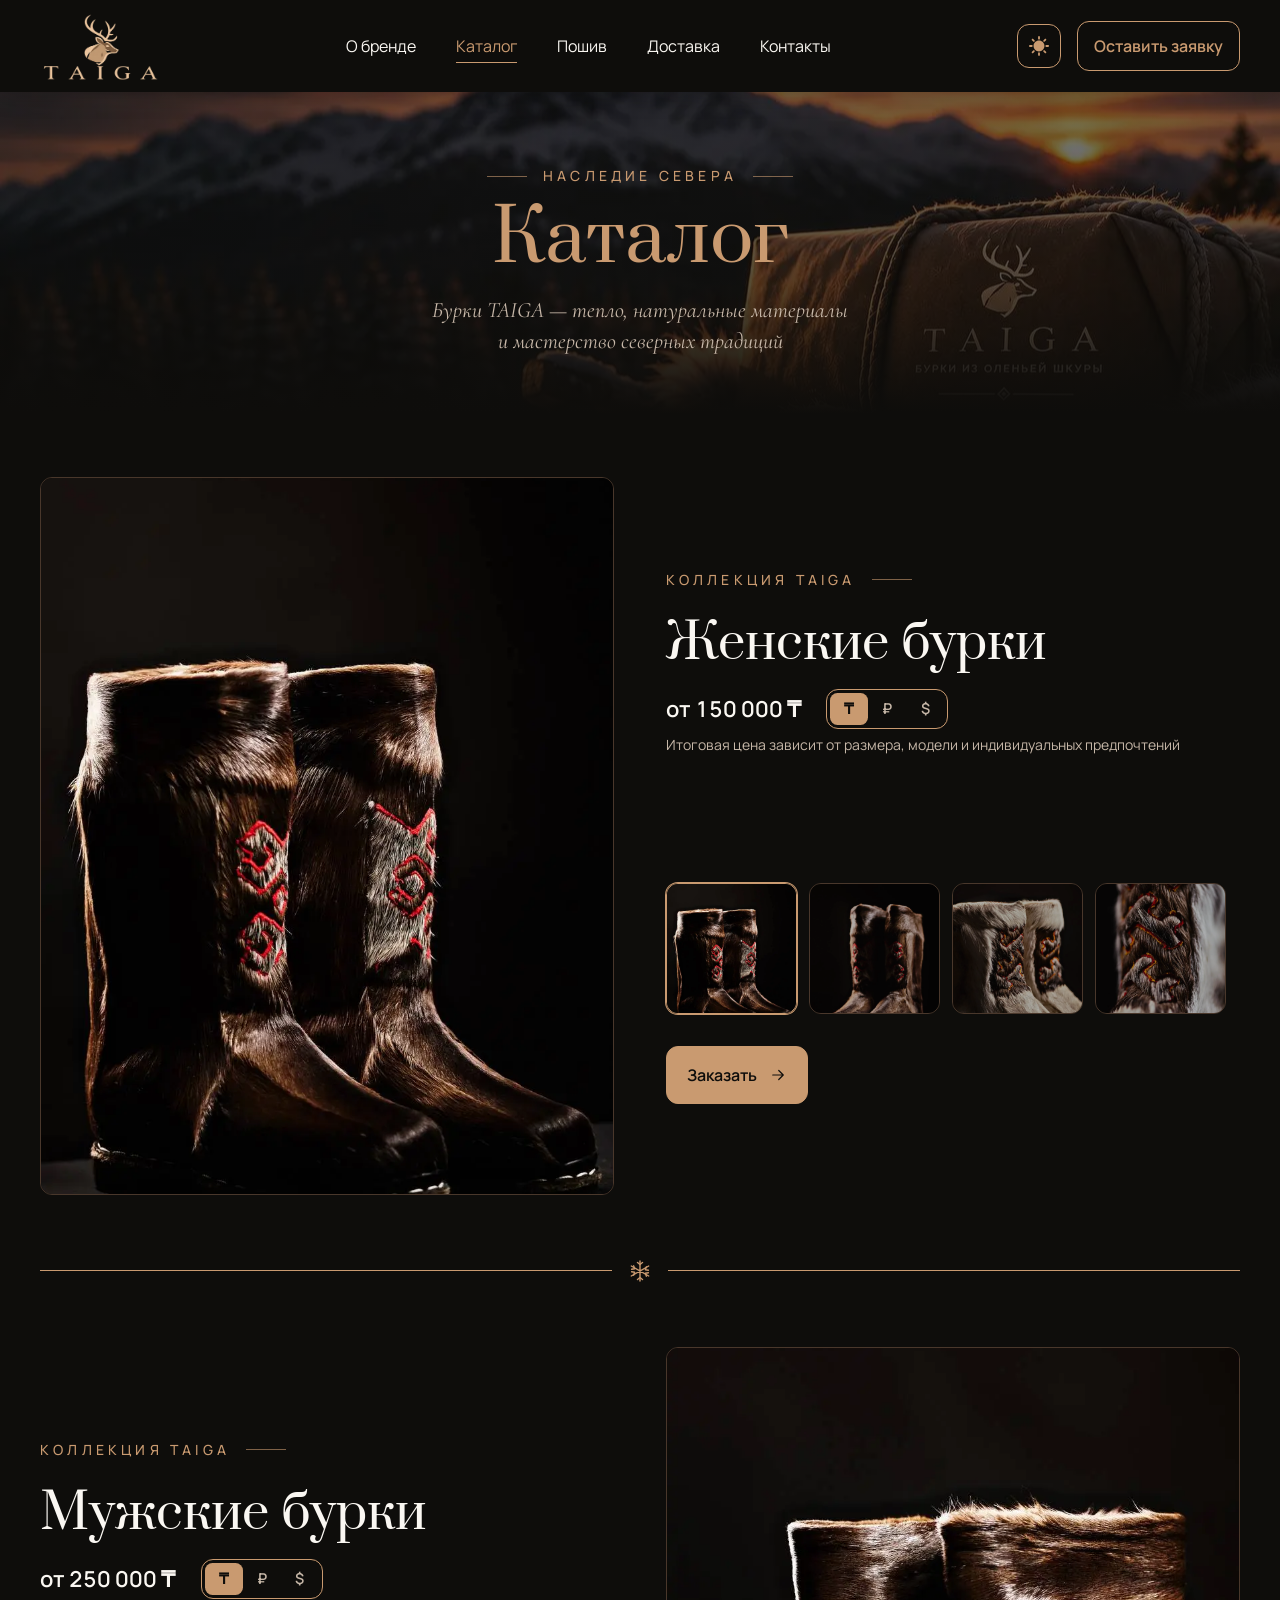
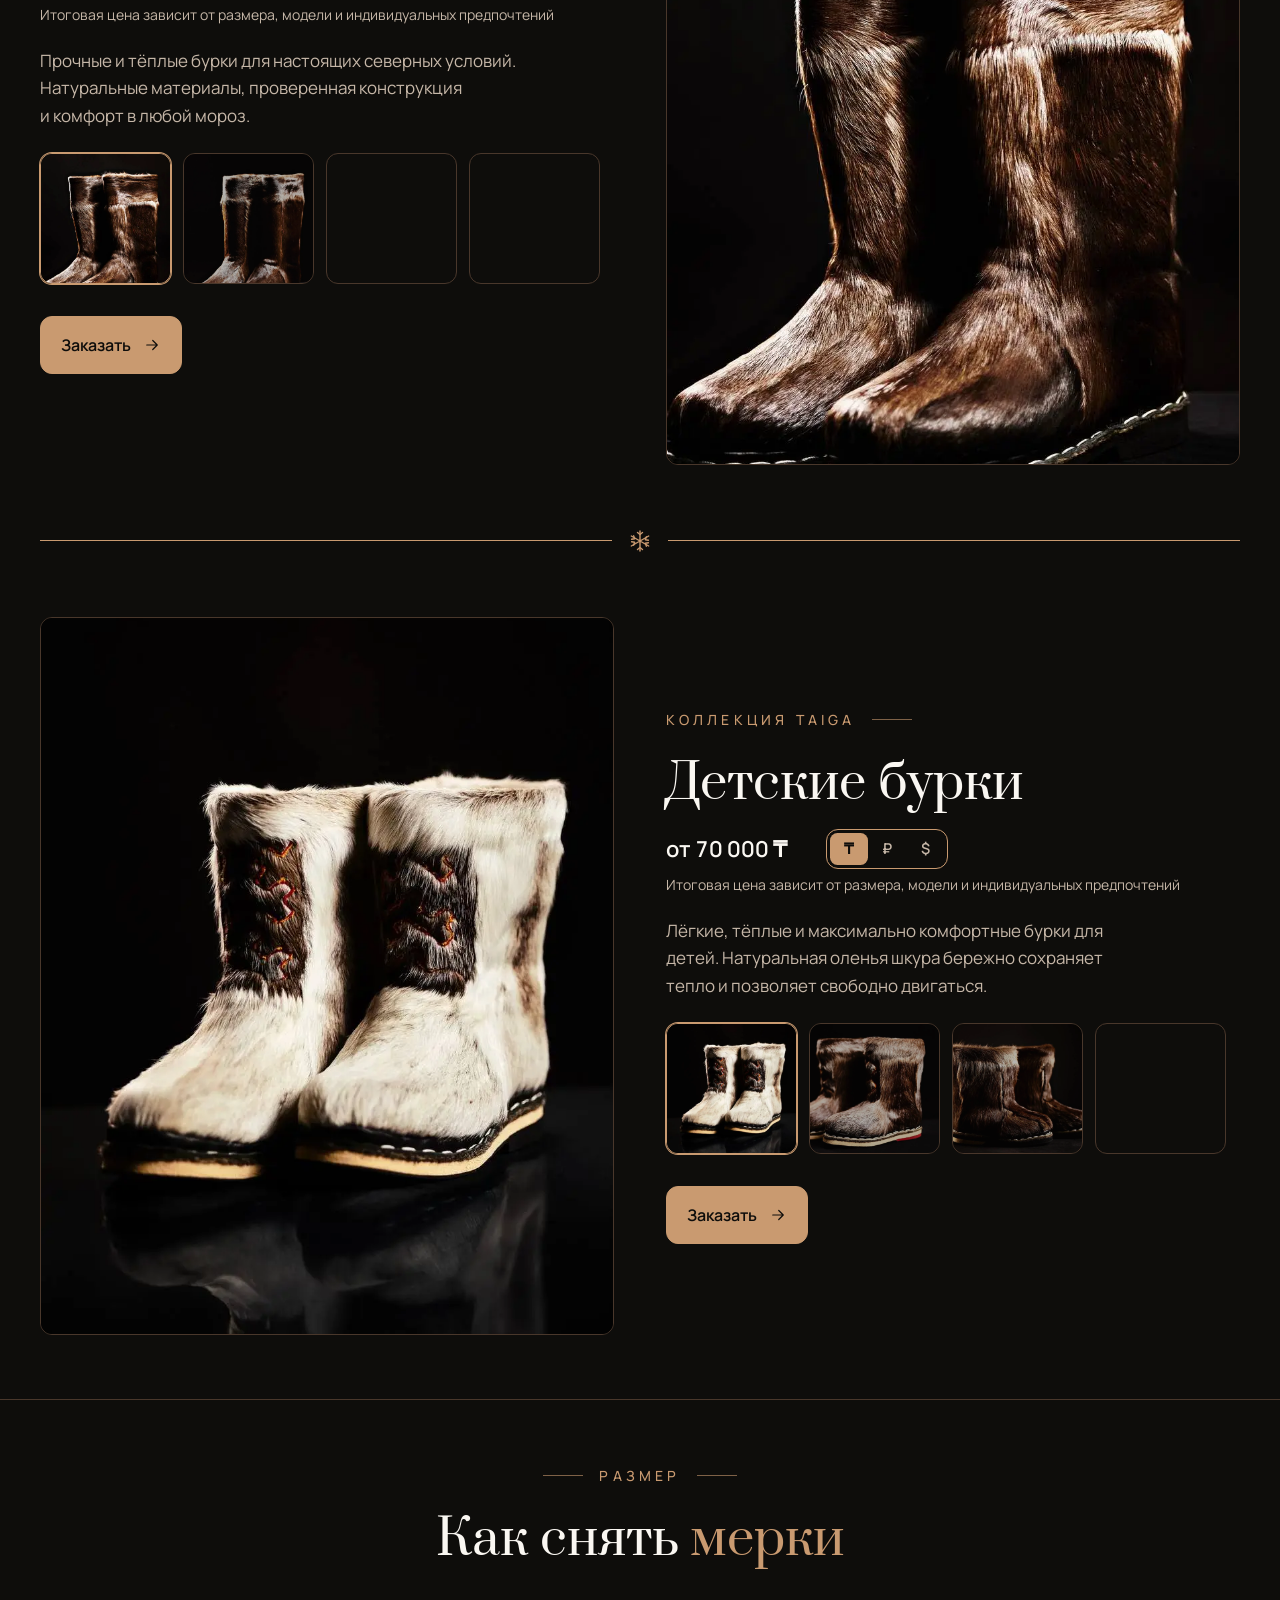
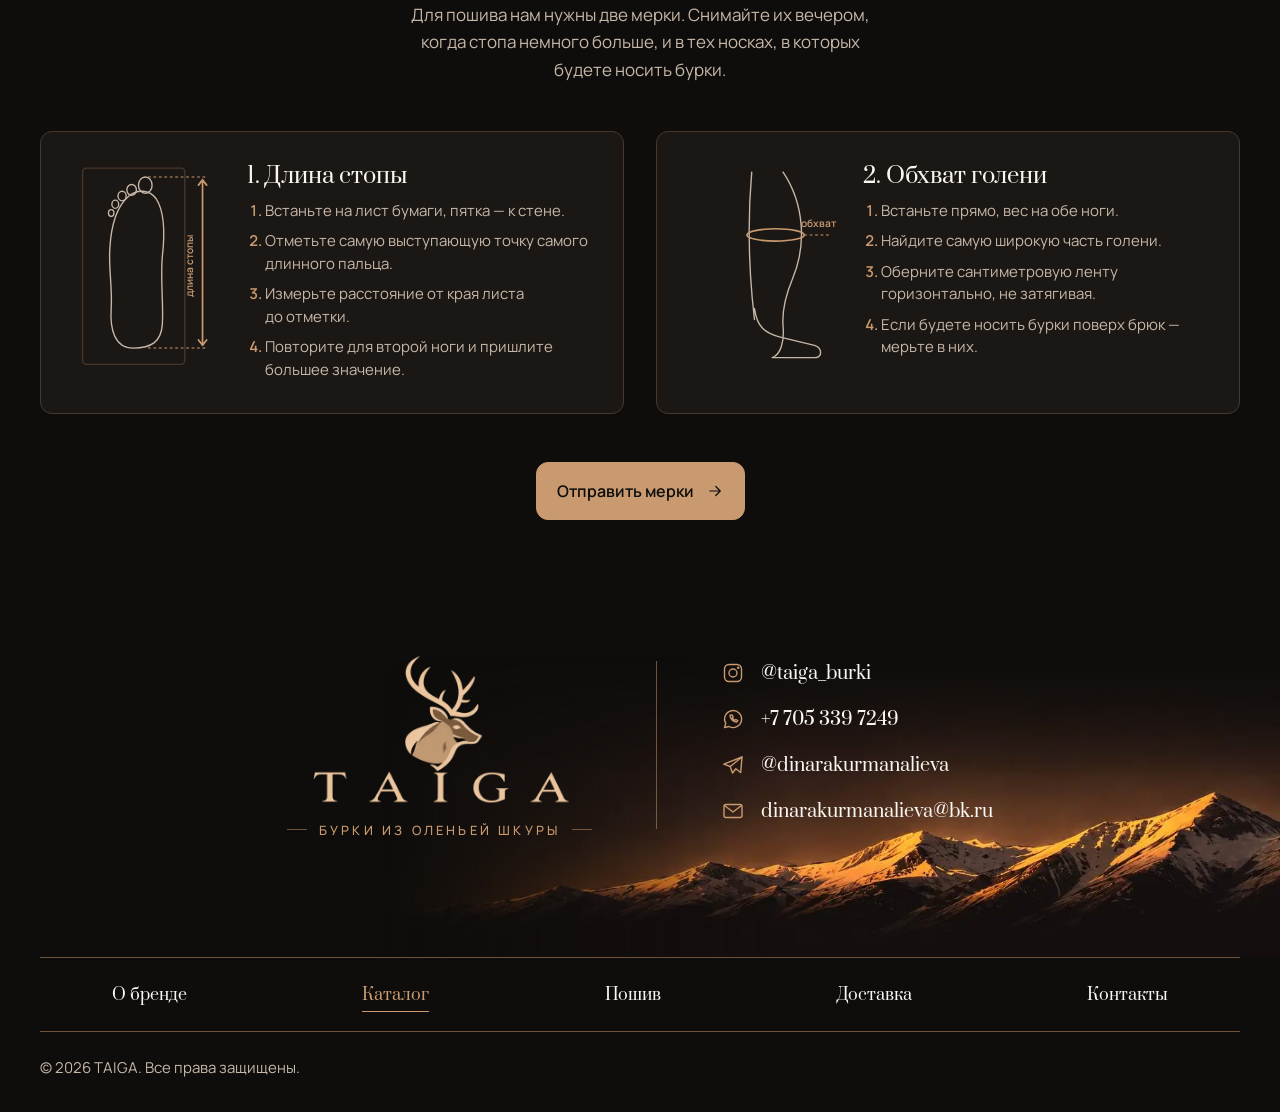
==== catalog.html @ bf99a7ab "Add collection section, catalog gallery, currency switch and form sending - Home: «Коллекция TAIGA» " ====
<!doctype html>
<html lang="ru">
  <head>
    <meta charset="UTF-8" />
    <meta name="viewport" content="width=device-width, initial-scale=1.0" />
    <title>Каталог бурок — женские, мужские и детские | TAIGA</title>
    <meta name="description" content="Женские, мужские и детские бурки TAIGA из оленьей шкуры: фото, цены от 70 000 ₸, инструкция, как снять мерки, и заказ онлайн." />
    <link rel="canonical" href="https://esrudenko.github.io/taiga-site/catalog.html" />
    <meta name="theme-color" content="#0E0D0B" />
    <meta property="og:type" content="website" />
    <meta property="og:locale" content="ru_RU" />
    <meta property="og:site_name" content="TAIGA" />
    <meta property="og:title" content="Каталог бурок — женские, мужские и детские | TAIGA" />
    <meta property="og:description" content="Женские, мужские и детские бурки TAIGA из оленьей шкуры: фото, цены от 70 000 ₸, инструкция, как снять мерки, и заказ онлайн." />
    <meta property="og:url" content="https://esrudenko.github.io/taiga-site/catalog.html" />
    <meta property="og:image" content="https://esrudenko.github.io/taiga-site/img/general/og-image.jpg" />
    <meta property="og:image:width" content="1200" />
    <meta property="og:image:height" content="630" />
    <meta name="twitter:card" content="summary_large_image" />
    <link rel="icon" href="./img/general/favicon.png" />
    <link rel="preconnect" href="https://fonts.googleapis.com" />
    <link rel="preconnect" href="https://fonts.gstatic.com" crossorigin />
    <link
      href="https://fonts.googleapis.com/css2?family=Cormorant+Garamond:ital,wght@0,400;0,600;1,400&family=Manrope:wght@400;500;600;700&family=Prata&display=swap"
      rel="stylesheet"
    />
    <link rel="stylesheet" href="./css/variables.css" />
    <link rel="stylesheet" href="./css/base.css" />
    <link rel="stylesheet" href="./css/header.css" />
    <link rel="stylesheet" href="./css/catalog.css" />
    <link rel="stylesheet" href="./css/lightbox.css" />
    <link rel="stylesheet" href="./css/footer.css" />
    <link rel="stylesheet" href="./css/request.css" />
    <script>
      document.documentElement.classList.add("js");
      if (localStorage.getItem("theme") === "light") {
        document.documentElement.classList.add("light_theme");
      }
    </script>
    <script src="./js/theme.js" defer></script>
    <script src="./js/menu.js" defer></script>
    <script src="./js/reveal.js" defer></script>
    <script src="./js/request-form.js" defer></script>
    <script src="./js/catalog.js" defer></script>
  </head>
  <body>
    <a class="skip_link" href="#main">Перейти к&nbsp;содержанию</a>

    <!-- HEADER -->
    <header class="header">
      <div class="container header_container">
        <a class="logo_link" href="./index.html" aria-label="Taiga — на главную">
          <img
            class="logo_img"
            src="./img/general/logo-header.webp"
            alt=""
            width="120"
            height="70"
          />
        </a>

        <nav class="header_nav" id="header_menu" aria-label="Основное меню">
          <ul class="header_list">
            <li><a class="header_link" href="./index.html#about">О бренде</a></li>
            <li><a class="header_link" href="./catalog.html" aria-current="page">Каталог</a></li>
            <li><a class="header_link" href="./index.html#sewing">Пошив</a></li>
            <li><a class="header_link" href="./index.html#delivery">Доставка</a></li>
            <li><a class="header_link" href="#contacts">Контакты</a></li>
          </ul>
          <div class="menu_extra">
            <p class="menu_note">Бурки ручной работы</p>
            <button class="btn menu_btn" type="button" data-open-request>Оставить заявку</button>
          </div>
        </nav>

        <div class="header_actions">
          <button
            class="icon_btn theme_toggle"
            type="button"
            aria-label="Включить светлую тему"
          >
            <svg
              class="theme_icon theme_icon_sun"
              width="20"
              height="20"
              viewBox="0 0 22 22"
              fill="none"
              aria-hidden="true"
            >
              <path
                d="M10 3V1C10 0.45 10.45 0 11 0C11.55 0 12 0.45 12 1V3C12 3.55 11.55 4 11 4C10.45 4 10 3.55 10 3ZM17.36 6.05L18.77 4.63C19.16 4.24 19.16 3.61 18.77 3.22C18.38 2.83 17.75 2.83 17.36 3.22L15.95 4.64C15.56 5.03 15.56 5.66 15.95 6.05C16.34 6.44 16.97 6.44 17.36 6.05ZM21 10H19C18.45 10 18 10.45 18 11C18 11.55 18.45 12 19 12H21C21.55 12 22 11.55 22 11C22 10.45 21.55 10 21 10ZM11 18C10.45 18 10 18.45 10 19V21C10 21.55 10.45 22 11 22C11.55 22 12 21.55 12 21V19C12 18.45 11.55 18 11 18ZM4.64 6.05L3.22 4.64C2.83 4.25 2.83 3.61 3.22 3.23C3.61 2.85 4.25 2.84 4.63 3.23L6.04 4.64C6.43 5.03 6.43 5.67 6.04 6.05C5.65 6.43 5.02 6.44 4.64 6.05ZM15.95 15.95C15.56 16.34 15.56 16.98 15.95 17.36L17.36 18.77C17.75 19.16 18.39 19.16 18.77 18.77C19.16 18.38 19.16 17.74 18.77 17.36L17.36 15.95C16.98 15.56 16.34 15.56 15.95 15.95ZM1 12H3C3.55 12 4 11.55 4 11C4 10.45 3.55 10 3 10H1C0.45 10 0 10.45 0 11C0 11.55 0.45 12 1 12ZM4.64 18.78L6.05 17.37C6.44 16.98 6.44 16.34 6.05 15.96C5.66 15.58 5.02 15.57 4.64 15.96L3.23 17.37C2.84 17.76 2.84 18.4 3.23 18.78C3.61 19.17 4.25 19.17 4.64 18.78ZM11 5C7.69 5 5 7.69 5 11C5 14.31 7.69 17 11 17C14.31 17 17 14.31 17 11C17 7.69 14.31 5 11 5Z"
                fill="currentColor"
              />
            </svg>
            <svg
              class="theme_icon theme_icon_moon"
              width="18"
              height="18"
              viewBox="0 0 18 18"
              fill="none"
              aria-hidden="true"
            >
              <path
                d="M9 0C4.03 0 0 4.03 0 9C0 13.97 4.03 18 9 18C13.97 18 18 13.97 18 9C18 8.54 17.96 8.08 17.9 7.64C16.92 9.01 15.32 9.9 13.5 9.9C10.52 9.9 8.1 7.48 8.1 4.5C8.1 2.69 8.99 1.08 10.36 0.1C9.92 0.04 9.46 0 9 0Z"
                fill="currentColor"
              />
            </svg>
          </button>

          <button class="btn header_btn" type="button" data-open-request>Оставить заявку</button>

          <button
            class="icon_btn burger_btn"
            type="button"
            aria-label="Открыть меню"
            aria-expanded="false"
            aria-controls="header_menu"
          >
            <span class="burger_line" aria-hidden="true"></span>
            <span class="burger_line" aria-hidden="true"></span>
          </button>
        </div>
      </div>
    </header>

    <main id="main" tabindex="-1">
      <!-- PAGE HERO -->
      <section class="page_hero">
        <div class="container page_hero_content">
          <p class="section_eyebrow">Наследие Севера</p>
          <h1 class="page_title">Каталог</h1>
          <p class="page_subtitle">
            Бурки TAIGA — тепло, натуральные материалы<br />и&nbsp;мастерство северных традиций
          </p>
        </div>
      </section>

      <!-- PRODUCTS -->
      <section class="catalog" aria-label="Модели бурок">
        <div class="container">
        <article class="product" id="women" aria-labelledby="women_title">
          <button class="product_zoom reveal" type="button" aria-label="Открыть галерею: женские бурки">
            <img
              class="product_photo"
              src="./img/catalog/women-1.webp"
              data-src-light="./img/catalog/women-1-light.webp"
              alt="Тёмные женские бурки с красной вышивкой"
              width="853"
              height="1280"
              decoding="async"
            />
          </button>

          <div class="product_content">
            <p class="section_eyebrow product_eyebrow reveal">Коллекция TAIGA</p>
            <h2 class="section_title product_title reveal" id="women_title" style="--reveal-delay: 0.1s">Женские бурки</h2>

            <div class="product_price_row reveal" style="--reveal-delay: 0.15s">
              <p class="product_price" data-price-kzt="150000" data-price-rub="26500" data-price-usd="330">от&nbsp;150&nbsp;000&nbsp;₸</p>
              <fieldset class="currency">
                <legend class="visually_hidden">Валюта цены</legend>
                <label class="currency_option">
                  <input type="radio" name="currency_women" value="kzt" checked />
                  <span>₸</span>
                </label>
                <label class="currency_option">
                  <input type="radio" name="currency_women" value="rub" />
                  <span>₽</span>
                </label>
                <label class="currency_option">
                  <input type="radio" name="currency_women" value="usd" />
                  <span>$</span>
                </label>
              </fieldset>
            </div>
            <p class="product_price_note reveal" style="--reveal-delay: 0.15s">Итоговая цена зависит от&nbsp;размера, модели и&nbsp;индивидуальных предпочтений</p>
            <p class="section_text reveal" style="--reveal-delay: 0.2s">
              Элегантные и&nbsp;тёплые бурки из&nbsp;натуральной оленьей шкуры для холодного климата. Комфорт, надёжность и&nbsp;природная красота в&nbsp;каждой паре.
            </p>

            <ul class="product_thumbs reveal" style="--reveal-delay: 0.25s" aria-label="Фото модели">
              <li>
                <button
                  class="product_thumb"
                  type="button"
                  aria-pressed="true"
                  data-photo="./img/catalog/women-1.webp"
                  data-photo-light="./img/catalog/women-1-light.webp"
                >
                  <img src="./img/catalog/women-1.webp" data-src-light="./img/catalog/women-1-light.webp" alt="Тёмные женские бурки с красной вышивкой" width="853" height="1280" loading="lazy" decoding="async" />
                </button>
              </li>
              <li>
                <button
                  class="product_thumb"
                  type="button"
                  aria-pressed="false"
                  data-photo="./img/catalog/women-2.webp"
                  data-photo-light="./img/catalog/women-2-light.webp"
                >
                  <img src="./img/catalog/women-2.webp" data-src-light="./img/catalog/women-2-light.webp" alt="Женские бурки с красным орнаментом, вид спереди" width="853" height="1280" loading="lazy" decoding="async" />
                </button>
              </li>
              <li>
                <button
                  class="product_thumb"
                  type="button"
                  aria-pressed="false"
                  data-photo="./img/catalog/women-3.webp"
                  data-photo-light="./img/catalog/women-3-light.webp"
                >
                  <img src="./img/catalog/women-3.webp" data-src-light="./img/catalog/women-3-light.webp" alt="Светлые женские бурки с вышивкой, голенища крупным планом" width="1280" height="853" loading="lazy" decoding="async" />
                </button>
              </li>
              <li>
                <button
                  class="product_thumb"
                  type="button"
                  aria-pressed="false"
                  data-photo="./img/catalog/women-4.webp"
                  data-photo-light="./img/catalog/women-4-light.webp"
                >
                  <img src="./img/catalog/women-4.webp" data-src-light="./img/catalog/women-4-light.webp" alt="Вышитый орнамент на меху крупным планом" width="853" height="1280" loading="lazy" decoding="async" />
                </button>
              </li>
            </ul>

            <button
              class="btn btn_primary btn_arrow reveal"
              type="button"
              style="--reveal-delay: 0.3s"
              data-open-request
              data-request-message="Интересуют женские бурки"
            >
              Заказать
              <svg width="18" height="18" viewBox="0 0 24 24" fill="none" aria-hidden="true">
                <path d="M5 12h14M13 6l6 6-6 6" stroke="currentColor" stroke-width="1.6" stroke-linecap="round" stroke-linejoin="round" />
              </svg>
            </button>
          </div>
        </article>

        <div class="product_divider" aria-hidden="true">
          <img src="./img/home-page/icon-snowflake.svg" alt="" width="24" height="24" />
        </div>
        <article class="product" id="men" aria-labelledby="men_title">
          <button class="product_zoom reveal" type="button" aria-label="Открыть галерею: мужские бурки">
            <img
              class="product_photo"
              src="./img/catalog/men-1.webp"
              data-src-light="./img/catalog/men-1-light.webp"
              alt="Мужские бурки из оленьей шкуры — пара, вид спереди"
              width="853"
              height="1280"
              decoding="async" loading="lazy"
            />
          </button>

          <div class="product_content">
            <p class="section_eyebrow product_eyebrow reveal">Коллекция TAIGA</p>
            <h2 class="section_title product_title reveal" id="men_title" style="--reveal-delay: 0.1s">Мужские бурки</h2>

            <div class="product_price_row reveal" style="--reveal-delay: 0.15s">
              <p class="product_price" data-price-kzt="250000" data-price-rub="44200" data-price-usd="550">от&nbsp;250&nbsp;000&nbsp;₸</p>
              <fieldset class="currency">
                <legend class="visually_hidden">Валюта цены</legend>
                <label class="currency_option">
                  <input type="radio" name="currency_men" value="kzt" checked />
                  <span>₸</span>
                </label>
                <label class="currency_option">
                  <input type="radio" name="currency_men" value="rub" />
                  <span>₽</span>
                </label>
                <label class="currency_option">
                  <input type="radio" name="currency_men" value="usd" />
                  <span>$</span>
                </label>
              </fieldset>
            </div>
            <p class="product_price_note reveal" style="--reveal-delay: 0.15s">Итоговая цена зависит от&nbsp;размера, модели и&nbsp;индивидуальных предпочтений</p>
            <p class="section_text reveal" style="--reveal-delay: 0.2s">
              Прочные и&nbsp;тёплые бурки для настоящих северных условий. Натуральные материалы, проверенная конструкция и&nbsp;комфорт в&nbsp;любой мороз.
            </p>

            <ul class="product_thumbs reveal" style="--reveal-delay: 0.25s" aria-label="Фото модели">
              <li>
                <button
                  class="product_thumb"
                  type="button"
                  aria-pressed="true"
                  data-photo="./img/catalog/men-1.webp"
                  data-photo-light="./img/catalog/men-1-light.webp"
                >
                  <img src="./img/catalog/men-1.webp" data-src-light="./img/catalog/men-1-light.webp" alt="Мужские бурки из оленьей шкуры — пара, вид спереди" width="853" height="1280" loading="lazy" decoding="async" />
                </button>
              </li>
              <li>
                <button
                  class="product_thumb"
                  type="button"
                  aria-pressed="false"
                  data-photo="./img/catalog/men-2.webp"
                  data-photo-light="./img/catalog/men-2-light.webp"
                >
                  <img src="./img/catalog/men-2.webp" data-src-light="./img/catalog/men-2-light.webp" alt="Мужские бурки — вид спереди, другой ракурс" width="853" height="1280" loading="lazy" decoding="async" />
                </button>
              </li>
              <li>
                <button
                  class="product_thumb"
                  type="button"
                  aria-pressed="false"
                  data-photo="./img/catalog/men-3.webp"
                  data-photo-light="./img/catalog/men-3-light.webp"
                >
                  <img src="./img/catalog/men-3.webp" data-src-light="./img/catalog/men-3-light.webp" alt="Мужские бурки — голенища крупным планом" width="1280" height="853" loading="lazy" decoding="async" />
                </button>
              </li>
              <li>
                <button
                  class="product_thumb"
                  type="button"
                  aria-pressed="false"
                  data-photo="./img/catalog/men-4.webp"
                  data-photo-light="./img/catalog/men-4-light.webp"
                >
                  <img src="./img/catalog/men-4.webp" data-src-light="./img/catalog/men-4-light.webp" alt="Мужские бурки — вид сбоку, видна подошва" width="1280" height="853" loading="lazy" decoding="async" />
                </button>
              </li>
            </ul>

            <button
              class="btn btn_primary btn_arrow reveal"
              type="button"
              style="--reveal-delay: 0.3s"
              data-open-request
              data-request-message="Интересуют мужские бурки"
            >
              Заказать
              <svg width="18" height="18" viewBox="0 0 24 24" fill="none" aria-hidden="true">
                <path d="M5 12h14M13 6l6 6-6 6" stroke="currentColor" stroke-width="1.6" stroke-linecap="round" stroke-linejoin="round" />
              </svg>
            </button>
          </div>
        </article>

        <div class="product_divider" aria-hidden="true">
          <img src="./img/home-page/icon-snowflake.svg" alt="" width="24" height="24" />
        </div>
        <article class="product" id="kids" aria-labelledby="kids_title">
          <button class="product_zoom reveal" type="button" aria-label="Открыть галерею: детские бурки">
            <img
              class="product_photo"
              src="./img/catalog/kids-1.webp"
              data-src-light="./img/catalog/kids-1-light.webp"
              alt="Светлые детские бурки с вышитым орнаментом"
              width="853"
              height="1280"
              decoding="async" loading="lazy"
            />
          </button>

          <div class="product_content">
            <p class="section_eyebrow product_eyebrow reveal">Коллекция TAIGA</p>
            <h2 class="section_title product_title reveal" id="kids_title" style="--reveal-delay: 0.1s">Детские бурки</h2>

            <div class="product_price_row reveal" style="--reveal-delay: 0.15s">
              <p class="product_price" data-price-kzt="70000" data-price-rub="12300" data-price-usd="150">от&nbsp;70&nbsp;000&nbsp;₸</p>
              <fieldset class="currency">
                <legend class="visually_hidden">Валюта цены</legend>
                <label class="currency_option">
                  <input type="radio" name="currency_kids" value="kzt" checked />
                  <span>₸</span>
                </label>
                <label class="currency_option">
                  <input type="radio" name="currency_kids" value="rub" />
                  <span>₽</span>
                </label>
                <label class="currency_option">
                  <input type="radio" name="currency_kids" value="usd" />
                  <span>$</span>
                </label>
              </fieldset>
            </div>
            <p class="product_price_note reveal" style="--reveal-delay: 0.15s">Итоговая цена зависит от&nbsp;размера, модели и&nbsp;индивидуальных предпочтений</p>
            <p class="section_text reveal" style="--reveal-delay: 0.2s">
              Лёгкие, тёплые и&nbsp;максимально комфортные бурки для детей. Натуральная оленья шкура бережно сохраняет тепло и&nbsp;позволяет свободно двигаться.
            </p>

            <ul class="product_thumbs reveal" style="--reveal-delay: 0.25s" aria-label="Фото модели">
              <li>
                <button
                  class="product_thumb"
                  type="button"
                  aria-pressed="true"
                  data-photo="./img/catalog/kids-1.webp"
                  data-photo-light="./img/catalog/kids-1-light.webp"
                >
                  <img src="./img/catalog/kids-1.webp" data-src-light="./img/catalog/kids-1-light.webp" alt="Светлые детские бурки с вышитым орнаментом" width="853" height="1280" loading="lazy" decoding="async" />
                </button>
              </li>
              <li>
                <button
                  class="product_thumb"
                  type="button"
                  aria-pressed="false"
                  data-photo="./img/catalog/kids-2.webp"
                  data-photo-light="./img/catalog/kids-2-light.webp"
                >
                  <img src="./img/catalog/kids-2.webp" data-src-light="./img/catalog/kids-2-light.webp" alt="Детские бурки с пёстрым мехом, вид сбоку" width="1280" height="853" loading="lazy" decoding="async" />
                </button>
              </li>
              <li>
                <button
                  class="product_thumb"
                  type="button"
                  aria-pressed="false"
                  data-photo="./img/catalog/kids-3.webp"
                  data-photo-light="./img/catalog/kids-3-light.webp"
                >
                  <img src="./img/catalog/kids-3.webp" data-src-light="./img/catalog/kids-3-light.webp" alt="Коричневые детские бурки, вид спереди" width="1280" height="853" loading="lazy" decoding="async" />
                </button>
              </li>
              <li>
                <button
                  class="product_thumb"
                  type="button"
                  aria-pressed="false"
                  data-photo="./img/catalog/kids-4.webp"
                  data-photo-light="./img/catalog/kids-4-light.webp"
                >
                  <img src="./img/catalog/kids-4.webp" data-src-light="./img/catalog/kids-4-light.webp" alt="Светлые детские бурки с тёмной полосой" width="1280" height="853" loading="lazy" decoding="async" />
                </button>
              </li>
            </ul>

            <button
              class="btn btn_primary btn_arrow reveal"
              type="button"
              style="--reveal-delay: 0.3s"
              data-open-request
              data-request-message="Интересуют детские бурки"
            >
              Заказать
              <svg width="18" height="18" viewBox="0 0 24 24" fill="none" aria-hidden="true">
                <path d="M5 12h14M13 6l6 6-6 6" stroke="currentColor" stroke-width="1.6" stroke-linecap="round" stroke-linejoin="round" />
              </svg>
            </button>
          </div>
        </article>
        </div>
      </section>
      <!-- HOW TO MEASURE -->
      <section class="measure" id="measure" aria-labelledby="measure_title">
        <div class="container">
          <div class="measure_head">
            <p class="section_eyebrow reveal">Размер</p>
            <h2 class="section_title reveal" id="measure_title" style="--reveal-delay: 0.1s">
              Как снять <span class="text_accent">мерки</span>
            </h2>
            <p class="section_text reveal" style="--reveal-delay: 0.2s">
              Для пошива нам нужны две мерки. Снимайте их вечером, когда стопа немного больше, и&nbsp;в&nbsp;тех носках, в&nbsp;которых будете носить бурки.
            </p>
          </div>

          <div class="measure_cards">
            <article class="measure_card reveal">
              <svg class="measure_svg" viewBox="0 0 220 300" role="img" aria-label="Схема: длина стопы от пятки до самого длинного пальца">
                <rect class="measure_paper" x="14" y="6" width="150" height="288" rx="6" />
                <path class="measure_shape" d="M88 270c-27 0-34-28-32-58 2-30-4-58-2-88 2-35 10-62 28-77 12-10 30-10 40 4 12 18 13 50 9 85-3 35 2 70 0 100-2 24-15 34-43 34Z" />
                <ellipse class="measure_shape" cx="106" cy="31" rx="10" ry="12" />
                <ellipse class="measure_shape" cx="86" cy="38" rx="7" ry="8" />
                <ellipse class="measure_shape" cx="72" cy="47" rx="6" ry="7" />
                <ellipse class="measure_shape" cx="62" cy="59" rx="5" ry="6" />
                <ellipse class="measure_shape" cx="56" cy="72" rx="4" ry="5" />
                <path class="measure_guide" d="M110 19h86M110 270h86" />
                <path class="measure_line" d="M190 25v239M184 31l6-8 6 8M184 258l6 8 6-8" />
                <text class="measure_label" x="176" y="150" transform="rotate(-90 176 150)">длина стопы</text>
              </svg>
              <h3 class="measure_card_title">1. Длина стопы</h3>
              <ol class="measure_steps">
                <li>Встаньте на&nbsp;лист бумаги, пятка&nbsp;— к&nbsp;стене.</li>
                <li>Отметьте самую выступающую точку самого длинного пальца.</li>
                <li>Измерьте расстояние от&nbsp;края листа до&nbsp;отметки.</li>
                <li>Повторите для второй ноги и&nbsp;пришлите большее значение.</li>
              </ol>
            </article>

            <article class="measure_card reveal" style="--reveal-delay: 0.1s">
              <svg class="measure_svg" viewBox="0 0 220 300" role="img" aria-label="Схема: обхват голени в самой широкой части">
                <path class="measure_shape" d="M92 12c-6 68-4 148 4 216M138 12c32 48 34 108 14 156-10 24-16 46-14 70 2 24-4 42-16 46h62c12 0 12-14 0-18l-50-12c-22-6-34-14-38-42" />
                <ellipse class="measure_line" cx="127" cy="104" rx="42" ry="9" />
                <path class="measure_guide" d="M169 104h40" />
                <text class="measure_label" x="190" y="92">обхват</text>
              </svg>
              <h3 class="measure_card_title">2. Обхват голени</h3>
              <ol class="measure_steps">
                <li>Встаньте прямо, вес на&nbsp;обе ноги.</li>
                <li>Найдите самую широкую часть голени.</li>
                <li>Оберните сантиметровую ленту горизонтально, не&nbsp;затягивая.</li>
                <li>Если будете носить бурки поверх брюк&nbsp;— мерьте в&nbsp;них.</li>
              </ol>
            </article>
          </div>

          <div class="measure_cta reveal">
            <button
              class="btn btn_primary btn_arrow"
              type="button"
              data-open-request
              data-request-message="Мои мерки: длина стопы — … см, обхват голени — … см"
            >
              Отправить мерки
              <svg width="18" height="18" viewBox="0 0 24 24" fill="none" aria-hidden="true">
                <path d="M5 12h14M13 6l6 6-6 6" stroke="currentColor" stroke-width="1.6" stroke-linecap="round" stroke-linejoin="round" />
              </svg>
            </button>
          </div>
        </div>
      </section>
    </main>

    <!-- FOOTER -->
    <footer class="footer" id="contacts">
      <div class="container">
        <div class="footer_top">
          <div class="footer_brand">
            <img
              class="footer_logo"
              src="./img/general/logo-header.webp"
              alt="TAIGA"
              width="270"
              height="158"
              loading="lazy"
            />
            <p class="footer_tagline">Бурки из оленьей шкуры</p>
          </div>

          <ul class="footer_contacts">
            <li>
              <a class="footer_contact" href="https://www.instagram.com/taiga_burki/" target="_blank" rel="noopener">
                <svg width="30" height="30" viewBox="0 0 24 24" fill="none" stroke="currentColor" stroke-width="1.4" stroke-linecap="round" stroke-linejoin="round" aria-hidden="true">
                  <rect x="3.5" y="3.5" width="17" height="17" rx="4.5" />
                  <circle cx="12" cy="12" r="4" />
                  <circle cx="17.2" cy="6.8" r="0.6" fill="currentColor" />
                </svg>
                <span class="footer_contact_text"><span class="visually_hidden">Instagram: </span>@taiga_burki</span>
              </a>
            </li>
            <li>
              <a class="footer_contact" href="https://wa.me/77053397249" target="_blank" rel="noopener">
                <svg width="30" height="30" viewBox="0 0 24 24" fill="none" stroke="currentColor" stroke-width="1.4" stroke-linecap="round" stroke-linejoin="round" aria-hidden="true">
                  <path d="M3.5 20.5l1.3-4.1A8.5 8.5 0 1 1 8 19.5l-4.5 1Z" />
                  <path d="M9 8.3c0 3.4 3.3 6.7 6.7 6.7l1.1-1.4-1.9-1.1-.9.8a4.5 4.5 0 0 1-2.6-2.6l.8-.9-1.1-1.9L9 8.3Z" />
                </svg>
                <span class="footer_contact_text"><span class="visually_hidden">WhatsApp: </span>+7 705 339 7249</span>
              </a>
            </li>
            <li>
              <a class="footer_contact" href="https://t.me/dinarakurmanalieva" target="_blank" rel="noopener">
                <svg width="30" height="30" viewBox="0 0 24 24" fill="none" stroke="currentColor" stroke-width="1.4" stroke-linecap="round" stroke-linejoin="round" aria-hidden="true">
                  <path d="M21 4 2.8 11.2l6.4 2.3L11.5 20l3.3-4.2 4.9 3.7L21 4Z" />
                  <path d="M9.2 13.5 21 4" />
                </svg>
                <span class="footer_contact_text"><span class="visually_hidden">Telegram: </span>@dinarakurmanalieva</span>
              </a>
            </li>
            <li>
              <a class="footer_contact" href="mailto:dinarakurmanalieva@bk.ru">
                <svg width="30" height="30" viewBox="0 0 24 24" fill="none" stroke="currentColor" stroke-width="1.4" stroke-linecap="round" stroke-linejoin="round" aria-hidden="true">
                  <rect x="3" y="5.5" width="18" height="13" rx="2" />
                  <path d="m3.5 6.5 8.5 6.5 8.5-6.5" />
                </svg>
                <span class="footer_contact_text"><span class="visually_hidden">Email: </span>dinarakurmanalieva@bk.ru</span>
              </a>
            </li>
          </ul>
        </div>

        <nav class="footer_nav" aria-label="Навигация в подвале">
          <ul class="footer_list">
            <li><a class="footer_link" href="./index.html#about">О бренде</a></li>
            <li><a class="footer_link" href="./catalog.html" aria-current="page">Каталог</a></li>
            <li><a class="footer_link" href="./index.html#sewing">Пошив</a></li>
            <li><a class="footer_link" href="./index.html#delivery">Доставка</a></li>
            <li><a class="footer_link" href="#contacts">Контакты</a></li>
          </ul>
        </nav>

        <div class="footer_bottom">
          <p>© 2026 TAIGA. Все права защищены.</p>
        </div>
      </div>
    </footer>

    <!-- REQUEST FORM -->
    <dialog class="request" id="request_dialog" aria-labelledby="request_title">
      <button class="icon_btn request_close" type="button" aria-label="Закрыть форму" data-close-request>
        <svg width="18" height="18" viewBox="0 0 24 24" fill="none" aria-hidden="true">
          <path d="M6 6l12 12M18 6 6 18" stroke="currentColor" stroke-width="1.6" stroke-linecap="round" />
        </svg>
      </button>

      <form class="request_form" id="request_form" novalidate>
        <p class="section_eyebrow request_eyebrow">Заявка</p>
        <h2 class="request_title" id="request_title">Оставить заявку</h2>
        <p class="request_subtitle">
          Расскажите, что вас интересует, — мы свяжемся с&nbsp;вами удобным способом.
        </p>

        <div class="field">
          <label class="field_label" for="request_name">Как к&nbsp;вам обращаться</label>
          <input
            class="field_input"
            id="request_name"
            name="name"
            type="text"
            autocomplete="name"
            placeholder="Имя"
            required
            minlength="2"
            maxlength="60"
            aria-describedby="request_name_error"
          />
          <p class="field_error" id="request_name_error" aria-live="polite"></p>
        </div>

        <fieldset class="field">
          <legend class="field_label">Как с&nbsp;вами связаться</legend>
          <div class="contact_methods">
            <label class="contact_method">
              <input type="radio" name="method" value="phone" checked />
              <span>Звонок</span>
            </label>
            <label class="contact_method">
              <input type="radio" name="method" value="telegram" />
              <span>Telegram</span>
            </label>
            <label class="contact_method">
              <input type="radio" name="method" value="whatsapp" />
              <span>WhatsApp</span>
            </label>
            <label class="contact_method">
              <input type="radio" name="method" value="email" />
              <span>Email</span>
            </label>
          </div>
        </fieldset>

        <div class="field">
          <label class="field_label" for="request_contact" id="request_contact_label">Телефон</label>
          <input
            class="field_input"
            id="request_contact"
            name="contact"
            type="tel"
            inputmode="tel"
            autocomplete="tel"
            placeholder="+7 900 000-00-00"
            required
            aria-describedby="request_contact_error"
          />
          <p class="field_error" id="request_contact_error" aria-live="polite"></p>
        </div>

        <div class="field">
          <label class="field_label" for="request_message">
            Сообщение <span class="field_optional">— необязательно</span>
          </label>
          <textarea
            class="field_input field_textarea"
            id="request_message"
            name="message"
            rows="3"
            maxlength="1000"
            placeholder="Размер, модель, пожелания по пошиву…"
          ></textarea>
        </div>

        <p class="request_error" id="request_error" role="alert" hidden>
          Не&nbsp;удалось отправить заявку. Попробуйте ещё раз или напишите нам
          в&nbsp;<a href="https://wa.me/77053397249" target="_blank" rel="noopener">WhatsApp</a>.
        </p>

        <button class="btn btn_primary btn_arrow request_submit" type="submit">
          Отправить заявку
          <svg width="18" height="18" viewBox="0 0 24 24" fill="none" aria-hidden="true">
            <path d="M5 12h14M13 6l6 6-6 6" stroke="currentColor" stroke-width="1.6" stroke-linecap="round" stroke-linejoin="round" />
          </svg>
        </button>
      </form>

      <div class="request_success" id="request_success" hidden>
        <span class="request_success_icon" aria-hidden="true">
          <svg width="28" height="28" viewBox="0 0 24 24" fill="none">
            <path d="M5 12.5l4.5 4.5L19 7.5" stroke="currentColor" stroke-width="1.6" stroke-linecap="round" stroke-linejoin="round" />
          </svg>
        </span>
        <h2 class="request_title" id="request_success_title">Спасибо!</h2>
        <p class="request_subtitle" id="request_success_text">Заявка отправлена. Мы скоро свяжемся с&nbsp;вами.</p>
        <button class="btn request_done" type="button" data-close-request>Закрыть</button>
      </div>
    </dialog>
    <!-- PHOTO VIEWER -->
    <dialog class="lightbox" id="photo_dialog" aria-label="Просмотр фото">
      <img class="lightbox_img" src="./img/catalog/women-1.webp" alt="" loading="lazy" />
      <p class="lightbox_counter" aria-live="polite"></p>

      <button class="icon_btn lightbox_close" type="button" aria-label="Закрыть просмотр" data-close-lightbox>
        <svg width="18" height="18" viewBox="0 0 24 24" fill="none" aria-hidden="true">
          <path d="M6 6l12 12M18 6 6 18" stroke="currentColor" stroke-width="1.6" stroke-linecap="round" />
        </svg>
      </button>
      <button class="icon_btn lightbox_nav lightbox_prev" type="button" aria-label="Предыдущее фото">
        <svg width="20" height="20" viewBox="0 0 24 24" fill="none" aria-hidden="true">
          <path d="M15 6l-6 6 6 6" stroke="currentColor" stroke-width="1.6" stroke-linecap="round" stroke-linejoin="round" />
        </svg>
      </button>
      <button class="icon_btn lightbox_nav lightbox_next" type="button" aria-label="Следующее фото">
        <svg width="20" height="20" viewBox="0 0 24 24" fill="none" aria-hidden="true">
          <path d="M9 6l6 6-6 6" stroke="currentColor" stroke-width="1.6" stroke-linecap="round" stroke-linejoin="round" />
        </svg>
      </button>
    </dialog>
  </body>
</html>
---- css/variables.css ----
:root {
  --color-bg: #0E0D0B;
  --color-surface: #1B1714;
  --color-surface-alt: #352217;
  --color-text: #FAF7F2;
  --color-text-muted: #C6B7A8;
  --color-accent: #C99A70;
  --color-button-bg: #C99A70;
  --color-button-border: #C99A70;
  --color-button-text: #0E0D0B;
  --color-border: #49372B;
  --font-main: "Manrope", sans-serif;
  --font-title: "Prata", serif;
  --font-accent: "Cormorant Garamond", serif;
  --color-accent-hover: #DDB28A;
  --hero-image: url("../img/home-page/hero-bg.webp");
  --about-image: url("../img/home-page/about-deer-dark.webp");
  --sewing-image: url("../img/home-page/sewing-dark.webp");
  --delivery-image: url("../img/home-page/delivery-dark.webp");
  --collection-fur: url("../img/home-page/collection-fur-dark.webp");
  --catalog-hero-image: url("../img/home-page/delivery-dark.webp");
  --hero-overlay: 14, 13, 11; 
  --color-hero-bg: #0E0D0B;
  --color-hero-text: #FAF7F2;
  --color-hero-muted: #D9CCBF;
  --color-hero-accent: #C99A70;
  --color-hero-accent-hover: #DDB28A;
  --color-hero-on-accent: #0E0D0B;
  --color-hero-line: rgba(201, 154, 112, 0.45);
  --header-height: 92px;
  --container-padding: 2.5rem;
  --section-space: clamp(2.5rem, 5vw, 4rem);
  --transition: 0.3s ease;
}

:root.light_theme {
  --color-bg: #FAF7F2;
  --color-surface: #FFFDF9;
  --color-surface-alt: #E8D8C8;
  --color-text: #352217;
  --color-text-muted: #6B5A4D;
  --color-accent: #8A5A32;
  --color-accent-hover: #74481F;
  --color-button-bg: #352217;
  --color-button-border: rgba(138, 90, 50, 0.4); 
  --color-button-text: #FFFDF9;
  --color-border: #E8D8C8;
  --hero-image: url("../img/home-page/hero-bg-light.webp");
  --about-image: url("../img/home-page/about-deer-light.webp");
  --sewing-image: url("../img/home-page/sewing-light.webp");
  --delivery-image: url("../img/home-page/delivery-light.webp");
  --collection-fur: url("../img/home-page/collection-fur-light.webp");
  --catalog-hero-image: url("../img/home-page/delivery-light.webp");
  --hero-overlay: 250, 247, 242;
  --color-hero-bg: #FAF7F2;
  --color-hero-text: #352217;
  --color-hero-muted: #5E4D41;
  --color-hero-accent: #8A5A32;
  --color-hero-accent-hover: #74481F;
  --color-hero-on-accent: #FAF7F2;
  --color-hero-line: rgba(138, 90, 50, 0.4);
}
---- css/base.css ----
*,
*::before,
*::after {
  box-sizing: border-box;
  margin: 0;
  padding: 0;
}

html {
  scroll-behavior: smooth;
  scroll-padding-top: var(--header-height);
}

ul,
ol {
  list-style: none;
}

a {
  color: inherit;
  text-decoration: none;
}

img,
svg {
  display: block;
  max-width: 100%;
}

img {
  height: auto;
}

a[href],
button:not(:disabled),
label:has(input[type="radio"], input[type="checkbox"]),
select,
summary {
  cursor: pointer;
}

button {
  font: inherit;
  color: inherit;
  background: none;
  border: none;
}

button,
a {
  -webkit-tap-highlight-color: transparent;
}

:focus-visible {
  outline: 2px solid var(--color-accent);
  outline-offset: 3px;
}

body {
  font-family: var(--font-main);
  font-size: 1rem;
  font-weight: 400;
  line-height: 150%;
  color: var(--color-text);
  background: var(--color-bg);
  transition:
    background-color var(--transition),
    color var(--transition);
}

.container {
  width: 100%;
  max-width: 1440px;
  margin: 0 auto;
  padding: 0 var(--container-padding);
}

h1,
h2,
h3 {
  font-family: var(--font-title);
  font-weight: 400;
}

.section_title {
  margin-bottom: clamp(1.25rem, 3vw, 2rem);
  font-size: clamp(2rem, 3.8vw, 3.25rem);
  line-height: 118%;
}

.section_text {
  max-width: 480px;
  font-size: 1.0625rem;
  line-height: 160%;
  color: var(--color-text-muted);
}

.section_text + .section_text {
  margin-top: 1rem;
}

.section_text .text_accent {
  font-family: var(--font-title);
}

.text_accent {
  color: var(--color-accent);
}

.section_eyebrow {
  display: flex;
  align-items: center;
  gap: 1rem;
  margin-bottom: 1.5rem;
  font-size: 0.875rem;
  font-weight: 500;
  letter-spacing: 0.3em;
  text-transform: uppercase;
  color: var(--color-accent);
}

.section_eyebrow::before,
.section_eyebrow::after {
  content: "";
  width: 2.5rem;
  height: 1px;
  background-color: currentColor;
  opacity: 0.6;
}

.btn {
  display: inline-block;
  white-space: nowrap;
  padding: 1em 1.25em;
  font-weight: 600;
  color: var(--color-accent);
  background-color: var(--color-bg);
  border: 1px solid var(--color-button-border);
  border-radius: 0.75em;
  transition:
    color var(--transition),
    background-color var(--transition),
    border-color var(--transition);
}

.btn_primary {
  color: var(--color-hero-on-accent);
  background-color: var(--color-hero-accent);
  border-color: var(--color-hero-accent);
}

.btn_ghost {
  font-weight: 500;
  color: var(--color-hero-muted);
  background-color: transparent;
  border-color: var(--color-hero-line);
}

.btn_arrow {
  display: inline-flex;
  align-items: center;
  gap: 0.75em;
}

.btn_arrow svg {
  flex-shrink: 0;
  transition: transform var(--transition);
}

.visually_hidden {
  position: absolute;
  width: 1px;
  height: 1px;
  margin: -1px;
  overflow: hidden;
  clip: rect(0 0 0 0);
  white-space: nowrap;
}

.js .reveal {
  opacity: 0;
  transform: translateY(24px);
  transition:
    opacity 0.9s cubic-bezier(0.22, 1, 0.36, 1),
    transform 0.9s cubic-bezier(0.22, 1, 0.36, 1);
  transition-delay: var(--reveal-delay, 0s);
}

.js .reveal.is_visible {
  opacity: 1;
  transform: translateY(0);
}

@media (hover: hover) {
  .btn:hover,
  .icon_btn:hover {
    color: var(--color-bg);
    background-color: var(--color-accent);
    border-color: var(--color-accent);
  }

  .btn_primary:hover {
    color: var(--color-hero-on-accent);
    background-color: var(--color-hero-accent-hover);
    border-color: var(--color-hero-accent-hover);
  }

  .btn_ghost:hover {
    color: var(--color-hero-text);
    background-color: rgba(var(--hero-overlay), 0.35);
    border-color: var(--color-hero-accent);
  }

  .btn_arrow:hover svg {
    transform: translateX(4px);
  }
}

@media (hover: none) {
  .btn:active,
  .icon_btn:active {
    color: var(--color-bg);
    background-color: var(--color-accent);
    border-color: var(--color-accent);
  }

  .btn_primary:active {
    color: var(--color-hero-on-accent);
    background-color: var(--color-hero-accent-hover);
    border-color: var(--color-hero-accent-hover);
  }

  .btn_ghost:active {
    color: var(--color-hero-text);
    background-color: rgba(var(--hero-overlay), 0.35);
    border-color: var(--color-hero-accent);
  }

  .btn_arrow:active svg {
    transform: translateX(4px);
  }
}

@media (max-width: 1024px) {
  :root {
    --container-padding: 1.5rem;
  }
}

@media (max-width: 768px) {
  .section_text {
    font-size: 1rem;
  }
}

@media (max-width: 450px) {
  :root {
    --container-padding: 1rem;
  }

  .section_eyebrow {
    gap: 0.75rem;
    font-size: 0.75rem;
    letter-spacing: 0.2em;
  }

  .section_eyebrow::before,
  .section_eyebrow::after {
    width: 1.5rem;
  }
}

@media (prefers-reduced-motion: reduce) {
  html {
    scroll-behavior: auto;
  }

  *,
  *::before,
  *::after {
    transition-duration: 0.01ms !important;
    transition-delay: 0s !important;
    animation-duration: 0.01ms !important;
    animation-delay: 0s !important;
  }
}

.skip_link {
  position: fixed;
  top: 0.75rem;
  left: 0.75rem;
  z-index: 200;
  padding: 0.75rem 1.25rem;
  font-weight: 600;
  color: var(--color-button-text);
  background: var(--color-button-bg);
  border-radius: 0.75em;
  transform: translateY(-200%);
  transition: transform var(--transition);
}

.skip_link:focus {
  transform: translateY(0);
}

main:focus {
  outline: none;
}

.text_link {
  display: inline-flex;
  align-items: center;
  gap: 0.5rem;
  font-weight: 600;
  color: var(--color-accent);
  text-decoration: underline;
  text-decoration-color: color-mix(in srgb, var(--color-accent) 40%, transparent);
  text-underline-offset: 4px;
  transition: text-decoration-color var(--transition);
}

.text_link svg {
  transition: transform var(--transition);
}

@media (hover: hover) {
  .text_link:hover {
    text-decoration-color: var(--color-accent);
  }

  .text_link:hover svg {
    transform: translateX(4px);
  }
}

@media (hover: none) {
  .text_link:active {
    text-decoration-color: var(--color-accent);
    transition-duration: 0s;
  }
}
---- css/header.css ----
body.menu_open {
  overflow: hidden;
}

.header {
  position: sticky;
  top: 0;
  z-index: 100;
  background: var(--color-bg);
  box-shadow: 0 6px 20px rgba(0, 0, 0, 0.18);
}

.header_container {
  display: flex;
  justify-content: space-between;
  align-items: center;
  gap: 1.5rem;
  height: var(--header-height);
}

.logo_link {
  flex-shrink: 0;
}

.logo_img {
  width: 7.5rem;
  height: auto;
}

.light_theme .logo_img {
  filter: brightness(0.8) saturate(1.2);
}

.header_list {
  display: flex;
  gap: 2.5em;
}

.header_link {
  position: relative;
  display: inline-block;
  white-space: nowrap;
  color: var(--color-text);
  transition: color var(--transition);
}

.header_link::after,
.footer_link::after,
.footer_contact_text::after {
  content: "";
  position: absolute;
  bottom: -5px;
  left: 0;
  width: 100%;
  height: 1px;
  background-color: var(--color-accent);
  transform: scaleX(0);
  transform-origin: center;
  transition: transform var(--transition);
}

.menu_extra {
  display: none;
}

.header_actions {
  display: flex;
  align-items: center;
  gap: 1rem;
}

.header_btn {
  padding: 0.75em 1em;
}

.icon_btn {
  position: relative;
  display: grid;
  place-items: center;
  flex-shrink: 0;
  width: 44px;
  height: 44px;
  color: var(--color-accent);
  border: 1px solid var(--color-button-border);
  border-radius: 0.75em;
  transition:
    color var(--transition),
    background-color var(--transition),
    border-color var(--transition);
}

.theme_icon {
  grid-area: 1 / 1;
  transition:
    opacity var(--transition),
    transform var(--transition);
}

.theme_icon_moon,
.light_theme .theme_icon_sun {
  opacity: 0;
  transform: rotate(-90deg) scale(0.5);
}

.light_theme .theme_icon_moon {
  opacity: 1;
  transform: rotate(0deg) scale(1);
}

.burger_btn {
  display: none;
}

.burger_line {
  position: absolute;
  left: 50%;
  width: 20px;
  height: 1.5px;
  margin-left: -10px;
  border-radius: 1px;
  background-color: currentColor;
  transition:
    top var(--transition),
    transform var(--transition);
}

.burger_line:nth-child(1) {
  top: 17px;
}

.burger_line:nth-child(2) {
  top: 25px;
}

.burger_btn[aria-expanded="true"] .burger_line {
  top: 21px;
}

.burger_btn[aria-expanded="true"] .burger_line:nth-child(1) {
  transform: rotate(45deg);
}

.burger_btn[aria-expanded="true"] .burger_line:nth-child(2) {
  transform: rotate(-45deg);
}

.header_link[aria-current="page"],
.footer_link[aria-current="page"] {
  color: var(--color-accent);
}

.header_link[aria-current="page"]::after,
.footer_link[aria-current="page"]::after {
  transform: scaleX(1);
}

.footer_logo {
  width: clamp(200px, 22vw, 270px);
  height: auto;
}

@media (hover: hover) {
  .header_link:hover,
  .footer_link:hover,
  .footer_contact:hover {
    color: var(--color-accent);
  }

  .header_link:hover::after,
  .footer_link:hover::after,
  .footer_contact:hover .footer_contact_text::after {
    transform: scaleX(1);
  }
}

@media (hover: none) {
  .header_link:active,
  .footer_link:active,
  .footer_contact:active {
    color: var(--color-accent);
  }

  .header_link:active::after,
  .footer_link:active::after,
  .footer_contact:active .footer_contact_text::after {
    transform: scaleX(1);
  }
}

@media (max-width: 1200px) {
  .header_list {
    gap: 1.5em;
  }
}

@media (max-width: 1024px) {
  .header_nav {
    position: fixed;
    top: var(--header-height);
    left: 0;
    width: 100%;
    height: calc(100dvh - var(--header-height));
    display: flex;
    flex-direction: column;
    padding: 1.5rem 1.5rem 2.5rem;
    overflow-y: auto;
    background: var(--color-bg);
    border-top: 1px solid var(--color-border);
    transform: translateX(100%);
    visibility: hidden;
    transition:
      transform 0.4s ease,
      visibility 0.4s;
  }

  .header_nav.active_menu {
    transform: translateX(0);
    visibility: visible;
  }

  .header_list {
    flex-direction: column;
    gap: 0;
  }

  .header_list li {
    border-bottom: 1px solid var(--color-border);
    opacity: 0;
    transform: translateX(1.5rem);
    transition:
      opacity 0.4s ease,
      transform 0.4s ease;
  }

  .active_menu .header_list li {
    opacity: 1;
    transform: translateX(0);
  }

  .active_menu .header_list li:nth-child(2) {
    transition-delay: 0.05s; 
  }

  .active_menu .header_list li:nth-child(3) {
    transition-delay: 0.1s; 
  }

  .active_menu .header_list li:nth-child(4) {
    transition-delay: 0.15s; 
  }

  .active_menu .header_list li:nth-child(5) {
    transition-delay: 0.2s; 
  }

  .header_link {
    display: block;
    width: 100%;
    padding: 1.25rem 0;
    text-align: center;
    font-family: var(--font-title);
    font-size: 2rem;
    line-height: 125%;
  }

  .header_link::after {
    bottom: -1px;
  }

  .menu_extra {
    display: flex;
    flex-direction: column;
    gap: 1rem;
    margin-top: auto;
    padding-top: 2.5rem;
    text-align: center;
  }

  .menu_note {
    font-family: var(--font-accent);
    font-style: italic;
    font-size: 1.5rem;
    color: var(--color-text-muted);
  }

  .menu_btn {
    text-align: center;
  }

  .burger_btn {
    display: grid;
  }
}

@media (max-width: 600px) {
  .header_btn {
    display: none;
  }
}

@media (max-width: 450px) {
  .header_actions {
    gap: 0.75rem;
  }

  .logo_img {
    width: 6.25rem;
  }

  .header_nav {
    padding: 1rem 1rem 2rem;
  }

  .header_link {
    font-size: 1.75rem;
  }
}
---- css/catalog.css ----
.page_hero {
  padding: clamp(2.5rem, 6vw, 4.5rem) 0 clamp(2rem, 5vw, 3.5rem);
  text-align: center;
  background:
    linear-gradient(
      180deg,
      rgba(var(--hero-overlay), 0.55) 0%,
      rgba(var(--hero-overlay), 0.7) 60%,
      rgba(var(--hero-overlay), 1) 100%
    ),
    var(--catalog-hero-image) center 30% / cover no-repeat,
    var(--color-bg);
}

.page_hero .section_eyebrow {
  justify-content: center;
  margin-bottom: 0.75rem;
}

.light_theme .page_hero .section_eyebrow,
.light_theme .page_title {
  color: #6E4424;
}

.light_theme .page_subtitle {
  color: #3F2A1E;
}

.page_title {
  margin-bottom: 1rem;
  font-size: clamp(2.75rem, 7vw, 4.5rem);
  line-height: 110%;
  color: var(--color-accent);
}

.page_subtitle {
  font-family: var(--font-accent);
  font-size: clamp(1.125rem, 2vw, 1.375rem);
  font-style: italic;
  line-height: 140%;
  color: var(--color-text-muted);
}

.catalog {
  padding: var(--section-space) 0;
}

.product {
  --product-gap: clamp(1.5rem, 4vw, 3.5rem);
  display: grid;
  grid-template-columns: auto minmax(0, 1fr);
  align-items: center;
  gap: var(--product-gap);
}

.product:nth-of-type(even) {
  grid-template-columns: minmax(0, 1fr) auto;
}

.product:nth-of-type(even) .product_zoom {
  grid-column: 2;
  grid-row: 1;
}

.product_zoom {
  display: block;
  cursor: pointer;
  border-radius: 0.75rem;
}

.product:nth-of-type(even) .product_content {
  grid-column: 1;
  grid-row: 1;
}

.product_photo {
  transition: border-color var(--transition);
  width: min(
    calc((min(100vw, 1440px) - 2 * var(--container-padding) - var(--product-gap)) / 2),
    calc((100svh - var(--header-height) - 3rem) * 0.8)
  );
  aspect-ratio: 4 / 5;
  object-fit: cover;
  border: 1px solid var(--color-border);
  border-radius: 0.75rem;
}

.product_content {
  max-width: 560px;
}

.product_eyebrow::before {
  display: none; 
}

.product_title {
  margin-bottom: 1rem;
}

.product_price {
  margin-bottom: 0.25rem;
  font-size: clamp(1.125rem, 2vw, 1.375rem);
  font-weight: 600;
  color: var(--color-text);
}

.product_price_note {
  margin-bottom: 1.25rem;
  font-size: 0.875rem;
  color: var(--color-text-muted);
}

.product_price_sep {
  margin: 0 0.25em;
  font-weight: 400;
  color: var(--color-accent);
}

.product_thumbs {
  display: grid;
  grid-template-columns: repeat(4, minmax(0, 1fr));
  gap: 0.75rem;
  margin: 1.5rem 0 2rem;
}

.product_thumb {
  display: block;
  width: 100%;
  overflow: hidden;
  border: 1px solid var(--color-border);
  border-radius: 0.75rem;
  transition: border-color var(--transition);
}

.product_thumb img {
  width: 100%;
  aspect-ratio: 1;
  object-fit: cover;
  transition: transform 0.5s ease;
}

.product_divider {
  display: flex;
  align-items: center;
  gap: 1rem;
  margin: clamp(2.5rem, 5vw, 4rem) 0;
}

.product_divider::before,
.product_divider::after {
  content: "";
  flex: 1;
  height: 1px;
  background-color: var(--color-button-border);
}

.light_theme .product_divider img {
  filter: brightness(0.62) saturate(1.3);
}

@media (hover: hover) {
  .product_zoom:hover .product_photo {
    border-color: var(--color-accent);
  }

  .product_thumb:hover {
    border-color: var(--color-accent);
  }

  .product_thumb:hover img {
    transform: scale(1.06);
  }
}

@media (hover: none) {
  .product_thumb:active {
    border-color: var(--color-accent);
    transition-duration: 0s;
  }
}

@media (max-width: 600px) {
  .product,
  .product:nth-of-type(even) {
    grid-template-columns: 1fr;
    gap: 1.75rem;
  }

  .product:nth-of-type(even) .product_zoom,
  .product:nth-of-type(even) .product_content {
    grid-column: 1;
    grid-row: auto;
  }

  .product_zoom {
    justify-self: center;
    width: min(100%, calc(45svh * 0.8));
  }

  .product_photo {
    width: 100%;
  }

  .product_content {
    max-width: 600px;
    margin: 0 auto;
    text-align: center;
  }

  .product_eyebrow {
    justify-content: center;
  }

  .product_eyebrow::before {
    display: block;
  }

  .product .section_text {
    margin-inline: auto;
  }

  .product_price_row {
    justify-content: center;
  }

  .product_price_row .product_price {
    text-align: right;
  }
}

.product_price_row {
  display: flex;
  flex-wrap: wrap;
  align-items: center;
  gap: 0.75rem 1.25rem;
  margin-bottom: 0.25rem;
}

.product_price_row .product_price {
  min-width: 6.4em;
  margin-bottom: 0;
  font-variant-numeric: tabular-nums;
  white-space: nowrap;
}

.currency {
  display: inline-flex;
  padding: 3px;
  border: 1px solid var(--color-button-border);
  border-radius: 0.75em;
}

.currency_option {
  position: relative;
  cursor: pointer;
}

.currency_option input {
  position: absolute;
  opacity: 0;
  pointer-events: none;
}

.currency_option span {
  display: grid;
  place-items: center;
  min-width: 38px;
  height: 32px;
  padding: 0 0.5rem;
  font-size: 0.9375rem;
  font-weight: 600;
  color: var(--color-text-muted);
  border-radius: 0.5em;
  transition:
    color var(--transition),
    background-color var(--transition);
}

.currency_option input:checked + span {
  color: var(--color-hero-on-accent);
  background-color: var(--color-hero-accent);
}

.currency_option input:focus-visible + span {
  outline: 2px solid var(--color-accent);
  outline-offset: 2px;
}

.product_thumb[aria-pressed="true"] {
  border-color: var(--color-accent);
  box-shadow: 0 0 0 1px var(--color-accent);
}

.product_thumb[aria-pressed="false"] img {
  opacity: 0.7;
  transition:
    opacity var(--transition),
    transform 0.5s ease;
}

.product_zoom {
  touch-action: pan-y pinch-zoom;
}

.measure {
  padding: var(--section-space) 0;
  border-top: 1px solid var(--color-border);
}

.measure_head {
  max-width: 640px;
  margin: 0 auto clamp(2rem, 4vw, 3rem);
  text-align: center;
}

.measure_head .section_eyebrow {
  justify-content: center;
}

.measure_head .section_text {
  margin-inline: auto;
}

.measure_cards {
  display: grid;
  grid-template-columns: repeat(2, minmax(0, 1fr));
  gap: clamp(1rem, 3vw, 2rem);
}

.measure_card {
  display: grid;
  grid-template-columns: 150px minmax(0, 1fr);
  grid-template-rows: auto 1fr;
  column-gap: 1.5rem;
  padding: clamp(1.25rem, 3vw, 2rem);
  background: var(--color-surface);
  border: 1px solid var(--color-border);
  border-radius: 0.75rem;
}

.measure_svg {
  grid-row: span 2;
  width: 100%;
  height: auto;
}

.measure_paper {
  fill: none;
  stroke: var(--color-border);
  stroke-width: 2;
}

.measure_shape {
  fill: none;
  stroke: var(--color-text-muted);
  stroke-width: 2;
  stroke-linecap: round;
  stroke-linejoin: round;
}

.measure_line {
  fill: none;
  stroke: var(--color-accent);
  stroke-width: 2.5;
  stroke-linecap: round;
  stroke-linejoin: round;
}

.measure_guide {
  fill: none;
  stroke: var(--color-accent);
  stroke-width: 1.5;
  stroke-dasharray: 4 4;
}

.measure_label {
  fill: var(--color-accent);
  font-family: var(--font-main);
  font-size: 15px;
  font-weight: 600;
  text-anchor: middle;
}

.measure_card_title {
  align-self: end;
  margin-bottom: 0.75rem;
  font-size: 1.375rem;
}

.measure_steps {
  display: flex;
  flex-direction: column;
  gap: 0.5rem;
  padding-left: 1.1rem;
  list-style: decimal;
  font-size: 0.9375rem;
  line-height: 150%;
  color: var(--color-text-muted);
}

.measure_steps li::marker {
  color: var(--color-accent);
  font-weight: 600;
}

.measure_cta {
  display: flex;
  justify-content: center;
  margin-top: clamp(2rem, 4vw, 3rem);
}

@media (max-width: 900px) {
  .measure_cards {
    grid-template-columns: 1fr;
  }
}

@media (max-width: 450px) {
  .measure_card {
    grid-template-columns: 1fr;
    grid-template-rows: auto;
    row-gap: 1rem;
  }

  .measure_svg {
    grid-row: auto;
    width: 150px;
    justify-self: center;
  }

  .measure_card_title {
    margin-bottom: 0;
    text-align: center;
  }

  .measure_cta .btn {
    justify-content: center;
    width: 100%;
  }
}
---- css/footer.css ----
.footer {
  --color-bg: #0E0D0B;
  --color-text: #FAF7F2;
  --color-text-muted: #C6B7A8;
  --color-accent: #C99A70;
  --footer-line: rgba(201, 154, 112, 0.5);
  color: var(--color-text);
  background: var(--color-bg);
}

.footer_top {
  position: relative;
  display: flex;
  justify-content: center;
  align-items: center;
  gap: clamp(2rem, 5vw, 4.5rem);
  padding: var(--section-space) 0 clamp(5rem, 9vw, 8rem);
}

.footer_top::before {
  content: "";
  position: absolute;
  right: calc(-1 * var(--container-padding));
  bottom: 0;
  width: min(75%, 960px);
  aspect-ratio: 1280 / 426;
  background: url("../img/home-page/footer-mountains.webp") right bottom / cover no-repeat;
  -webkit-mask-image:
    linear-gradient(90deg, transparent 0%, #000 45%),
    linear-gradient(180deg, transparent 0%, #000 40%);
  -webkit-mask-composite: source-in;
  mask-image:
    linear-gradient(90deg, transparent 0%, #000 45%),
    linear-gradient(180deg, transparent 0%, #000 40%);
  mask-composite: intersect;
  pointer-events: none;
}

.footer_brand {
  position: relative;
  display: flex;
  flex-direction: column;
  align-items: center;
  gap: 0.75rem;
  flex-shrink: 0;
}

.footer_tagline {
  display: flex;
  align-items: center;
  gap: 0.75rem;
  font-size: clamp(0.6875rem, 1vw, 0.8125rem);
  font-weight: 500;
  letter-spacing: 0.25em;
  text-transform: uppercase;
  color: var(--color-accent);
}

.footer_tagline::before,
.footer_tagline::after {
  content: "";
  width: 1.25rem;
  height: 1px;
  background-color: var(--footer-line);
}

.footer_contacts {
  position: relative;
  display: flex;
  flex-direction: column;
  gap: 1rem;
  padding-left: clamp(2rem, 5vw, 4.5rem);
  border-left: 1px solid var(--footer-line);
}

.footer_contact {
  display: inline-flex;
  align-items: center;
  gap: 1rem;
  font-family: var(--font-title);
  font-size: clamp(1rem, 1.4vw, 1.1875rem);
  color: var(--color-text);
  transition: color var(--transition);
}

.footer_contact svg {
  flex-shrink: 0;
  width: 24px;
  height: 24px;
  color: var(--color-accent);
}

.footer_nav {
  border-top: 1px solid var(--footer-line);
  border-bottom: 1px solid var(--footer-line);
}

.footer_list {
  display: flex;
  flex-wrap: wrap;
  justify-content: space-around;
  gap: 1rem 2rem;
  padding: 1.5rem 0;
}

.footer_link,
.footer_contact_text {
  position: relative;
  display: inline-block;
}

.footer_link {
  font-family: var(--font-title);
  font-size: 1rem;
  color: var(--color-text);
  transition: color var(--transition);
}

.footer_bottom {
  display: flex;
  flex-wrap: wrap;
  justify-content: space-between;
  align-items: center;
  gap: 0.75rem 2rem;
  padding: 1.5rem 0 2rem;
  font-size: 0.9375rem;
  color: var(--color-text-muted);
}

@media (max-width: 1024px) {
  .footer_nav {
    display: none;
  }

  .footer_bottom {
    border-top: 1px solid var(--footer-line);
  }
}

@media (max-width: 768px) {
  .footer_top {
    flex-direction: column;
    align-items: center;
    gap: 2rem;
    padding-bottom: clamp(6rem, 30vw, 9rem);
  }

  .footer_top::before {
    width: calc(100% + 2 * var(--container-padding));
  }

  .footer_contacts {
    padding-left: 0;
    padding-top: 2rem;
    border-left: none;
    border-top: 1px solid var(--footer-line);
  }

  .footer_contact {
    gap: 1rem;
    font-size: 1rem;
  }

  .footer_list {
    justify-content: center;
    gap: 0.75rem 1.75rem;
  }

  .footer_bottom {
    flex-direction: column;
    text-align: center;
  }
}
---- css/request.css ----
body.dialog_open {
  overflow: hidden;
}

.request {
  position: fixed;
  inset: 0;
  width: min(560px, calc(100% - 2rem));
  max-width: none; 
  max-height: calc(100dvh - 2rem);
  margin: auto;
  padding: clamp(1.25rem, 3.5vh, 2.5rem) clamp(1.25rem, 4vw, 2.5rem);
  overflow-y: auto;
  color: var(--color-text);
  background: var(--color-surface);
  border: 1px solid var(--color-border);
  border-radius: 1.25rem;
  box-shadow: 0 24px 60px rgba(0, 0, 0, 0.35);
}

.request[open] {
  animation: request_appear 0.4s cubic-bezier(0.22, 1, 0.36, 1);
}

.request::backdrop {
  background: rgba(14, 13, 11, 0.65);
  backdrop-filter: blur(4px);
}

@keyframes request_sheet {
  from {
    transform: translateY(100%);
  }
}

@keyframes request_appear {
  from {
    opacity: 0;
    transform: translateY(16px) scale(0.98);
  }
}

.request_close {
  position: absolute;
  top: 1rem;
  right: 1rem;
}

.request_form {
  display: flex;
  flex-direction: column;
  gap: clamp(0.75rem, 2vh, 1.125rem);
}

.request_form[hidden] {
  display: none;
}

.request_eyebrow {
  margin-bottom: -0.25rem;
}

.request_title {
  font-size: clamp(1.5rem, min(4vw, 4vh), 2.125rem);
  line-height: 120%;
}

.request_subtitle {
  margin-top: -0.5rem;
  color: var(--color-text-muted);
}

.field {
  display: flex;
  flex-direction: column;
  gap: 0.375rem;
  min-width: 0;
  border: none;
}

.field_label {
  padding: 0;
  font-size: 0.875rem;
  font-weight: 600;
}

.field_optional {
  font-weight: 400;
  color: var(--color-text-muted);
}

.field_input {
  width: 100%;
  min-height: 44px;
  padding: 0.625rem 1rem;
  font: inherit;
  color: var(--color-text);
  background: var(--color-bg);
  border: 1px solid var(--color-border);
  border-radius: 0.75em;
  transition:
    border-color var(--transition),
    box-shadow var(--transition);
}

.field_input::placeholder {
  color: var(--color-text-muted);
  opacity: 0.7;
}

.field_input:focus {
  outline: none;
  border-color: var(--color-accent);
  box-shadow: 0 0 0 3px color-mix(in srgb, var(--color-accent) 25%, transparent);
}

.field_textarea {
  height: clamp(64px, 11vh, 100px);
  min-height: 64px;
  resize: vertical;
}

.field.has_error .field_input {
  border-color: #D9534F;
}

.field_error {
  min-height: 0;
  font-size: 0.8125rem;
  color: #E0716C;
}

.light_theme .field_error {
  color: #B3261E;
}

.field_error:empty {
  display: none;
}

.contact_methods {
  display: flex;
  flex-wrap: wrap;
  gap: 0.5rem;
}

.contact_method {
  position: relative;
  cursor: pointer;
}

.contact_method input {
  position: absolute;
  opacity: 0;
  pointer-events: none;
}

.contact_method span {
  display: inline-flex;
  align-items: center;
  min-height: 40px;
  padding: 0 1rem;
  font-size: 0.875rem;
  font-weight: 500;
  color: var(--color-text-muted);
  border: 1px solid var(--color-border);
  border-radius: 0.75em; 
  transition:
    color var(--transition),
    background-color var(--transition),
    border-color var(--transition);
}

.contact_method input:checked + span {
  color: var(--color-hero-on-accent);
  background-color: var(--color-hero-accent);
  border-color: var(--color-hero-accent);
}

.contact_method input:focus-visible + span {
  outline: 2px solid var(--color-accent);
  outline-offset: 3px;
}

.request_submit {
  justify-content: center;
  margin-top: 0.25rem;
}

.request_success {
  display: flex;
  flex-direction: column;
  align-items: center;
  gap: 1rem;
  padding: 1.5rem 0 0.5rem;
  text-align: center;
}

.request_success[hidden] {
  display: none;
}

.request_success_icon {
  display: grid;
  place-items: center;
  width: 64px;
  height: 64px;
  color: var(--color-accent);
  border: 1px solid var(--color-button-border);
  border-radius: 50%;
}

.request_success .request_subtitle {
  margin-top: 0;
  max-width: 360px;
}

.request_done {
  margin-top: 0.5rem;
  min-width: 160px;
}

@media (hover: hover) {
  .contact_method:hover input:not(:checked) + span {
    color: var(--color-text);
    border-color: var(--color-accent);
  }
}

@media (hover: none) {
  .header_link:active,
  .footer_link:active,
  .footer_contact:active,
  .btn:active,
  .icon_btn:active,
  .contact_method:active span,
  .header_link:active::after,
  .footer_link:active::after,
  .footer_contact:active .footer_contact_text::after,
  .btn_arrow:active svg {
    transition-duration: 0s;
  }

  .contact_method:active input:not(:checked) + span {
    color: var(--color-text);
    border-color: var(--color-accent);
  }
}

@media (max-width: 450px) {
  .request {
    width: 100%;
    max-height: calc(100dvh - 1rem);
    margin: auto 0 0;
    border-radius: 1.25rem 1.25rem 0 0;
    border-bottom: none;
  }

  .request[open] {
    animation-name: request_sheet;
  }

  .contact_methods {
    display: grid;
    grid-template-columns: repeat(4, minmax(0, 1fr));
    gap: 0.375rem;
  }

  .contact_method span {
    justify-content: center;
    width: 100%;
    padding: 0 0.25rem;
    font-size: 0.8125rem;
  }

  .request_close {
    top: 0.75rem;
    right: 0.75rem;
  }
}

@media (max-height: 740px) {
  .request_eyebrow {
    display: none;
  }

  .request_subtitle {
    margin-top: -0.25rem;
    font-size: 0.875rem;
  }

  .field {
    gap: 0.25rem;
  }

  .field_error {
    font-size: 0.75rem;
    line-height: 130%;
  }
}

.request_error {
  padding: 0.75rem 1rem;
  font-size: 0.875rem;
  line-height: 145%;
  color: var(--color-text);
  background: color-mix(in srgb, #D9534F 14%, transparent);
  border: 1px solid color-mix(in srgb, #D9534F 55%, transparent);
  border-radius: 0.75em;
}

.request_error[hidden] {
  display: none;
}

.request_error a {
  color: var(--color-accent);
  text-decoration: underline;
}

.request_submit:disabled {
  cursor: progress;
  opacity: 0.7;
}
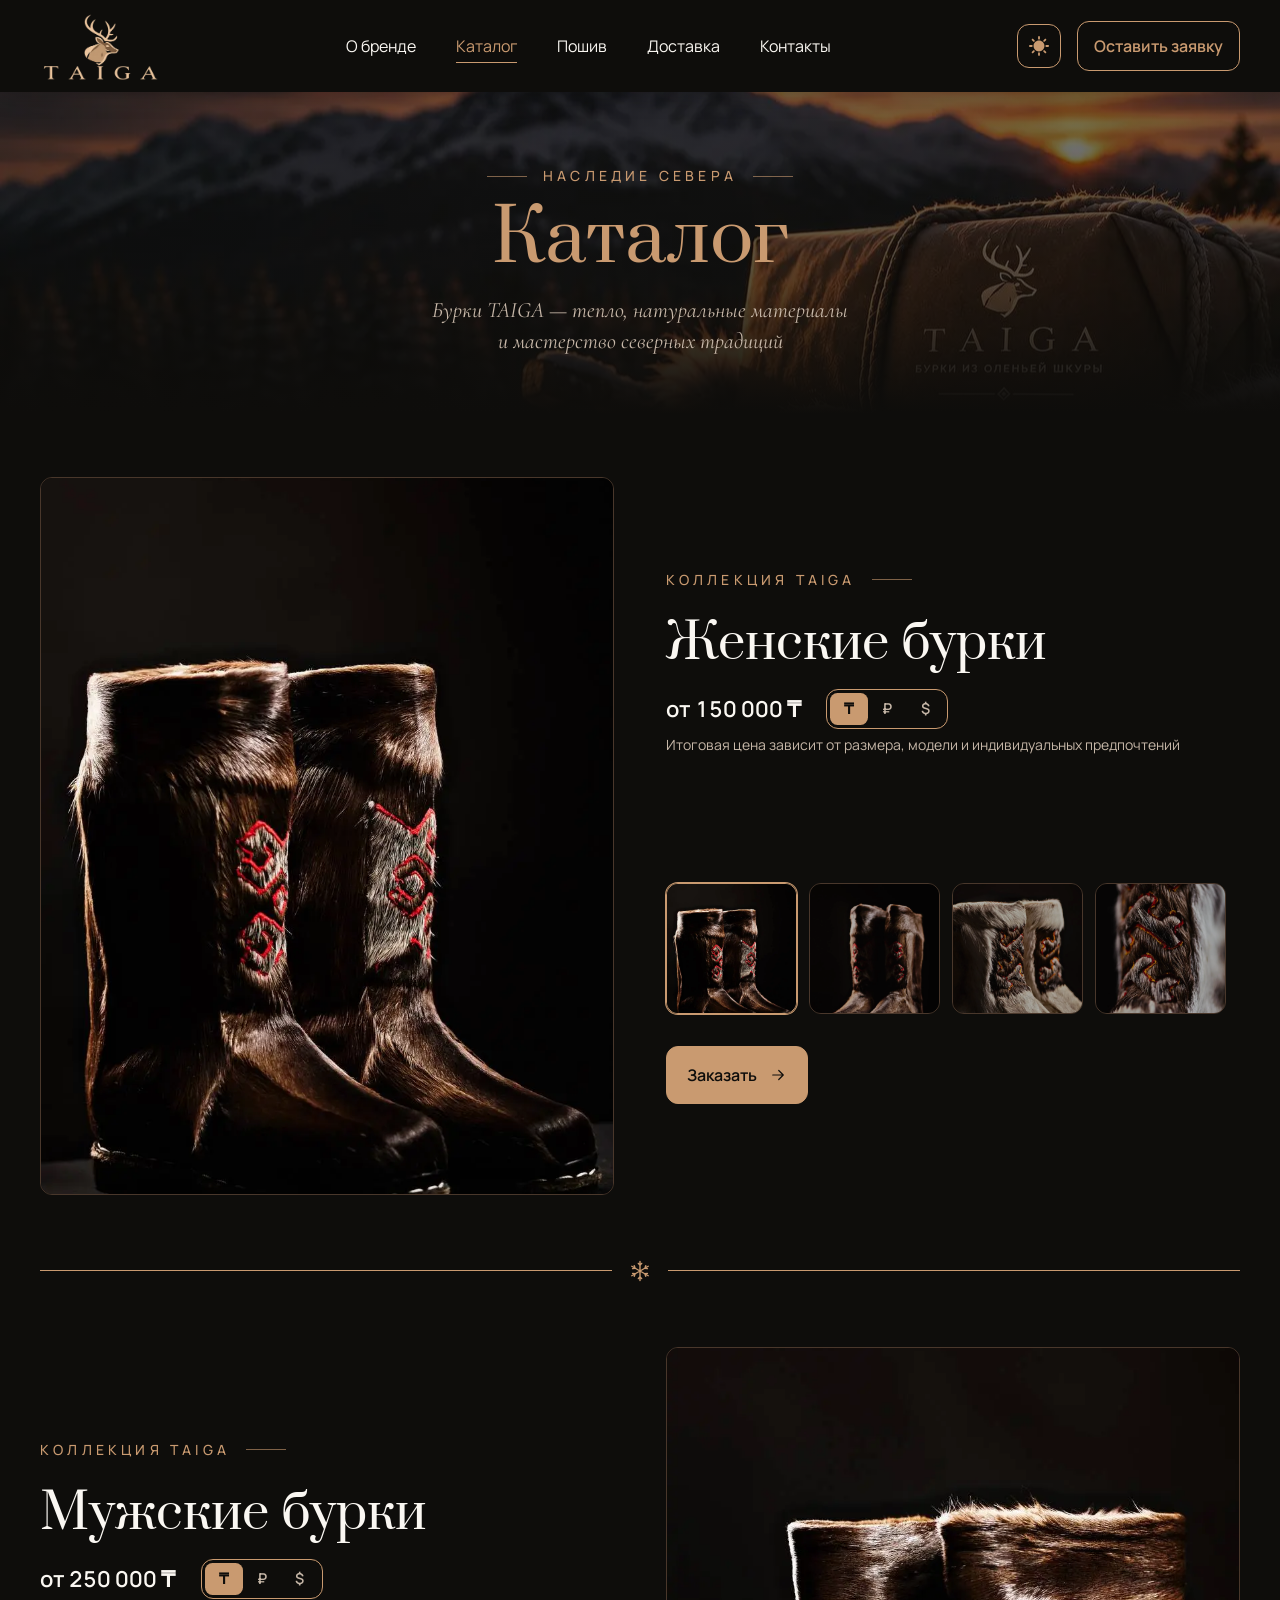
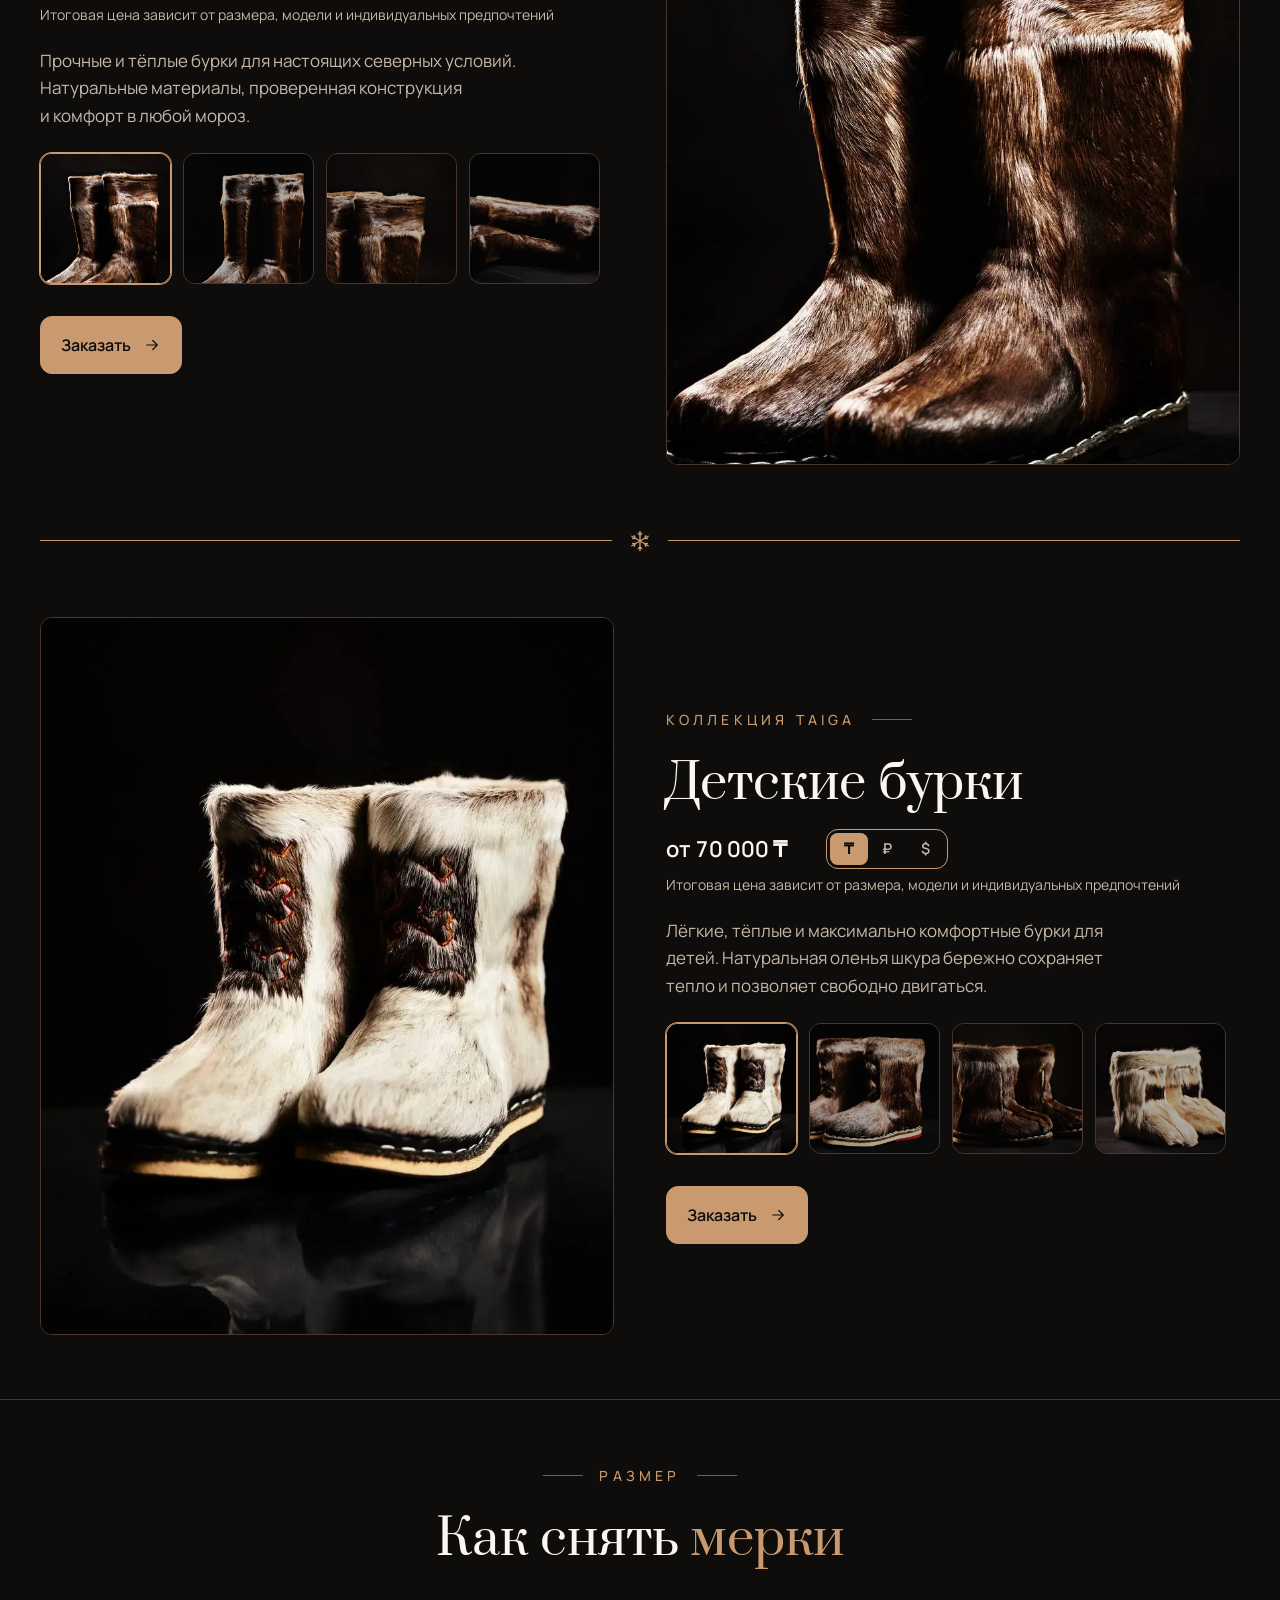
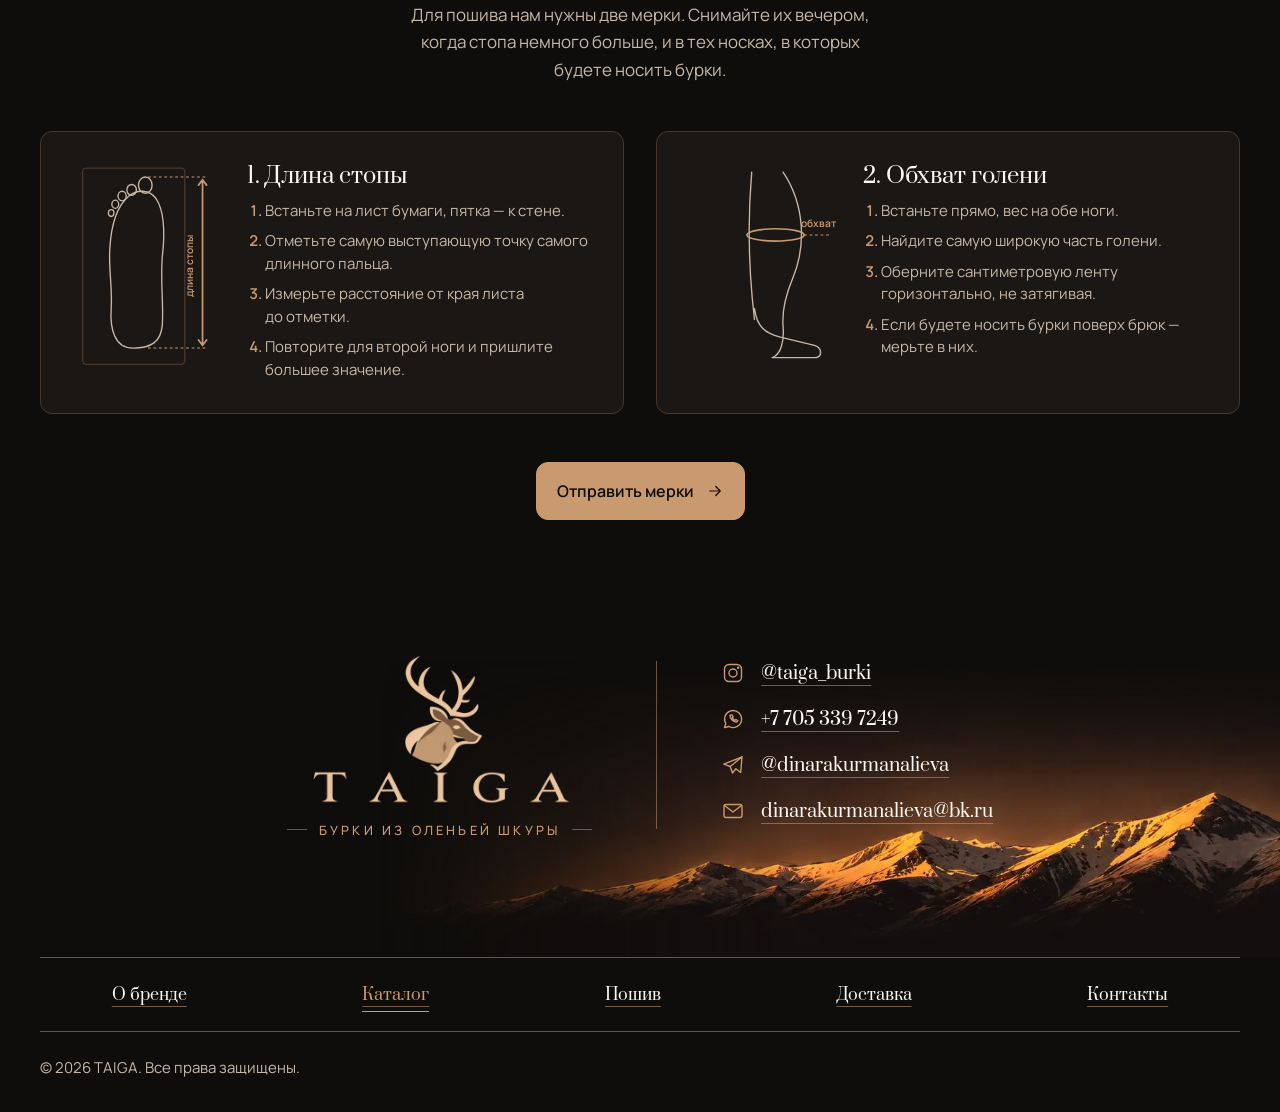
==== commit fa01a355: "Polish collection, menu, footer links, catalog mobile order and icons - Collection: crop only the em" ====
--- a/catalog.html
+++ b/catalog.html
@@ -69,7 +69,7 @@
           </ul>
           <div class="menu_extra">
             <p class="menu_note">Бурки ручной работы</p>
-            <button class="btn menu_btn" type="button" data-open-request>Оставить заявку</button>
+            <button class="btn btn_primary menu_btn" type="button" data-open-request>Оставить заявку</button>
           </div>
         </nav>
 
--- a/css/base.css
+++ b/css/base.css
@@ -303,6 +303,16 @@
   transform: translateY(0);
 }
 
+html.scroll_locked {
+  overflow: hidden;
+}
+
+.request,
+.lightbox,
+.header_nav {
+  overscroll-behavior: contain;
+}
+
 main:focus {
   outline: none;
 }
--- a/css/header.css
+++ b/css/header.css
@@ -1,7 +1,3 @@
-body.menu_open {
-  overflow: hidden;
-}
-
 .header {
   position: sticky;
   top: 0;
@@ -170,6 +166,11 @@
   .footer_link:hover::after,
   .footer_contact:hover .footer_contact_text::after {
     transform: scaleX(1);
+  }
+
+  .footer_list .footer_link:hover,
+  .footer_contact:hover .footer_contact_text {
+    text-decoration-color: transparent;
   }
 }
 
@@ -271,15 +272,14 @@
     display: flex;
     flex-direction: column;
     gap: 1rem;
-    margin-top: auto;
-    padding-top: 2.5rem;
+    margin-block: auto;
     text-align: center;
   }
 
   .menu_note {
     font-family: var(--font-accent);
     font-style: italic;
-    font-size: 1.5rem;
+    font-size: 1.125rem;
     color: var(--color-text-muted);
   }
 
@@ -315,3 +315,16 @@
     font-size: 1.75rem;
   }
 }
+
+@media (max-width: 1024px) {
+  body:has(.header_nav.active_menu) {
+    padding-top: var(--header-height);
+  }
+
+  body:has(.header_nav.active_menu) .header {
+    position: fixed;
+    top: 0;
+    left: 0;
+    right: 0;
+  }
+}
--- a/css/catalog.css
+++ b/css/catalog.css
@@ -182,29 +182,47 @@
 @media (max-width: 600px) {
   .product,
   .product:nth-of-type(even) {
-    grid-template-columns: 1fr;
-    gap: 1.75rem;
-  }
-
-  .product:nth-of-type(even) .product_zoom,
-  .product:nth-of-type(even) .product_content {
-    grid-column: 1;
-    grid-row: auto;
+    display: flex;
+    flex-direction: column;
+    align-items: center;
+    gap: 0;
+    text-align: center;
+  }
+
+  .product_content {
+    display: contents;
   }
 
   .product_zoom {
-    justify-self: center;
+    order: 1;
     width: min(100%, calc(45svh * 0.8));
+    margin-bottom: 0.75rem;
   }
 
   .product_photo {
     width: 100%;
   }
 
-  .product_content {
-    max-width: 600px;
-    margin: 0 auto;
-    text-align: center;
+  .product_thumbs {
+    order: 2;
+    width: min(100%, calc(45svh * 0.8));
+    margin: 0 0 1.75rem;
+    gap: 0.5rem;
+  }
+
+  .product_eyebrow,
+  .product_title,
+  .product_price_row,
+  .product_price_note,
+  .product .section_text {
+    order: 3;
+    max-width: 560px;
+  }
+
+  .product > .product_content > .btn,
+  .product .btn {
+    order: 4;
+    margin-top: 1.5rem;
   }
 
   .product_eyebrow {
@@ -213,10 +231,6 @@
 
   .product_eyebrow::before {
     display: block;
-  }
-
-  .product .section_text {
-    margin-inline: auto;
   }
 
   .product_price_row {
--- a/css/footer.css
+++ b/css/footer.css
@@ -109,6 +109,17 @@
   display: inline-block;
 }
 
+.footer_list .footer_link,
+.footer_contact_text {
+  text-decoration: underline;
+  text-decoration-thickness: 1px;
+  text-decoration-color: color-mix(in srgb, var(--color-accent) 55%, transparent);
+  text-underline-offset: 6px;
+  transition:
+    color var(--transition),
+    text-decoration-color var(--transition);
+}
+
 .footer_link {
   font-family: var(--font-title);
   font-size: 1rem;
--- a/css/request.css
+++ b/css/request.css
@@ -1,7 +1,3 @@
-body.dialog_open {
-  overflow: hidden;
-}
-
 .request {
   position: fixed;
   inset: 0;
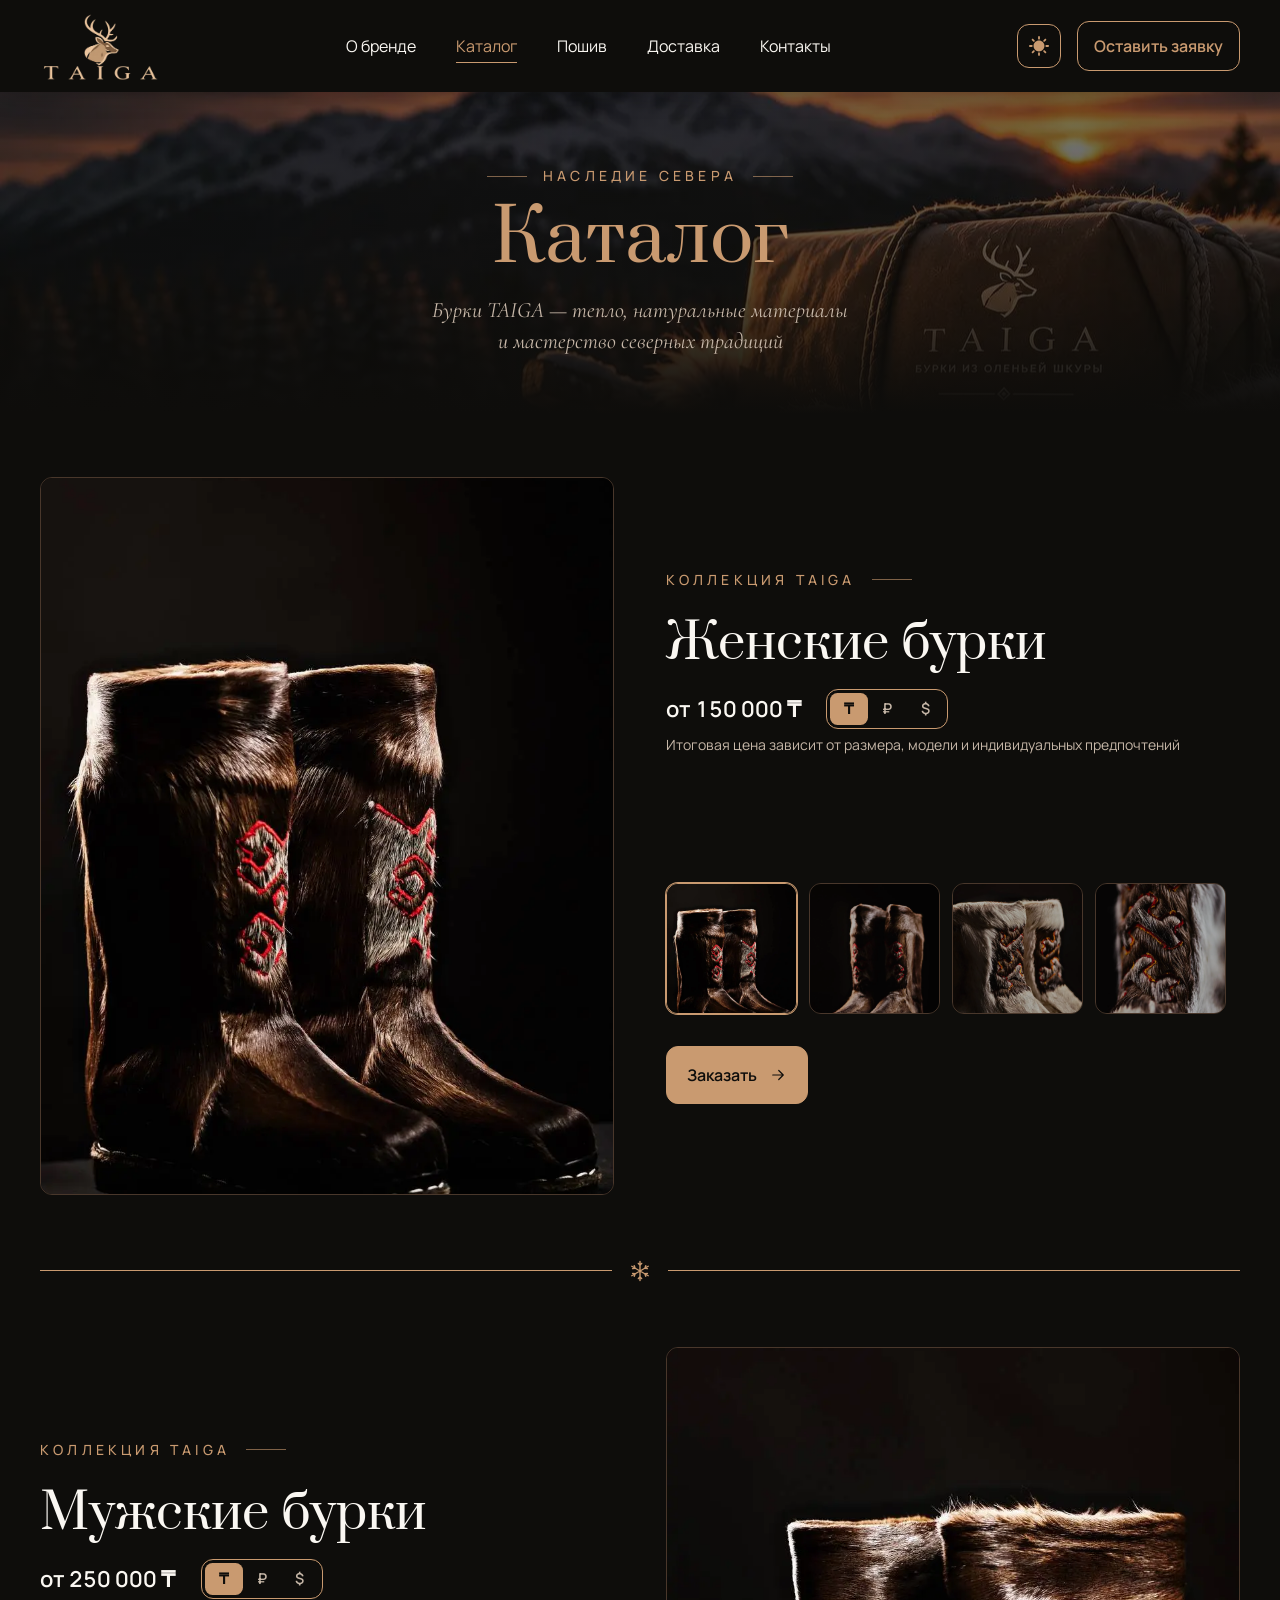
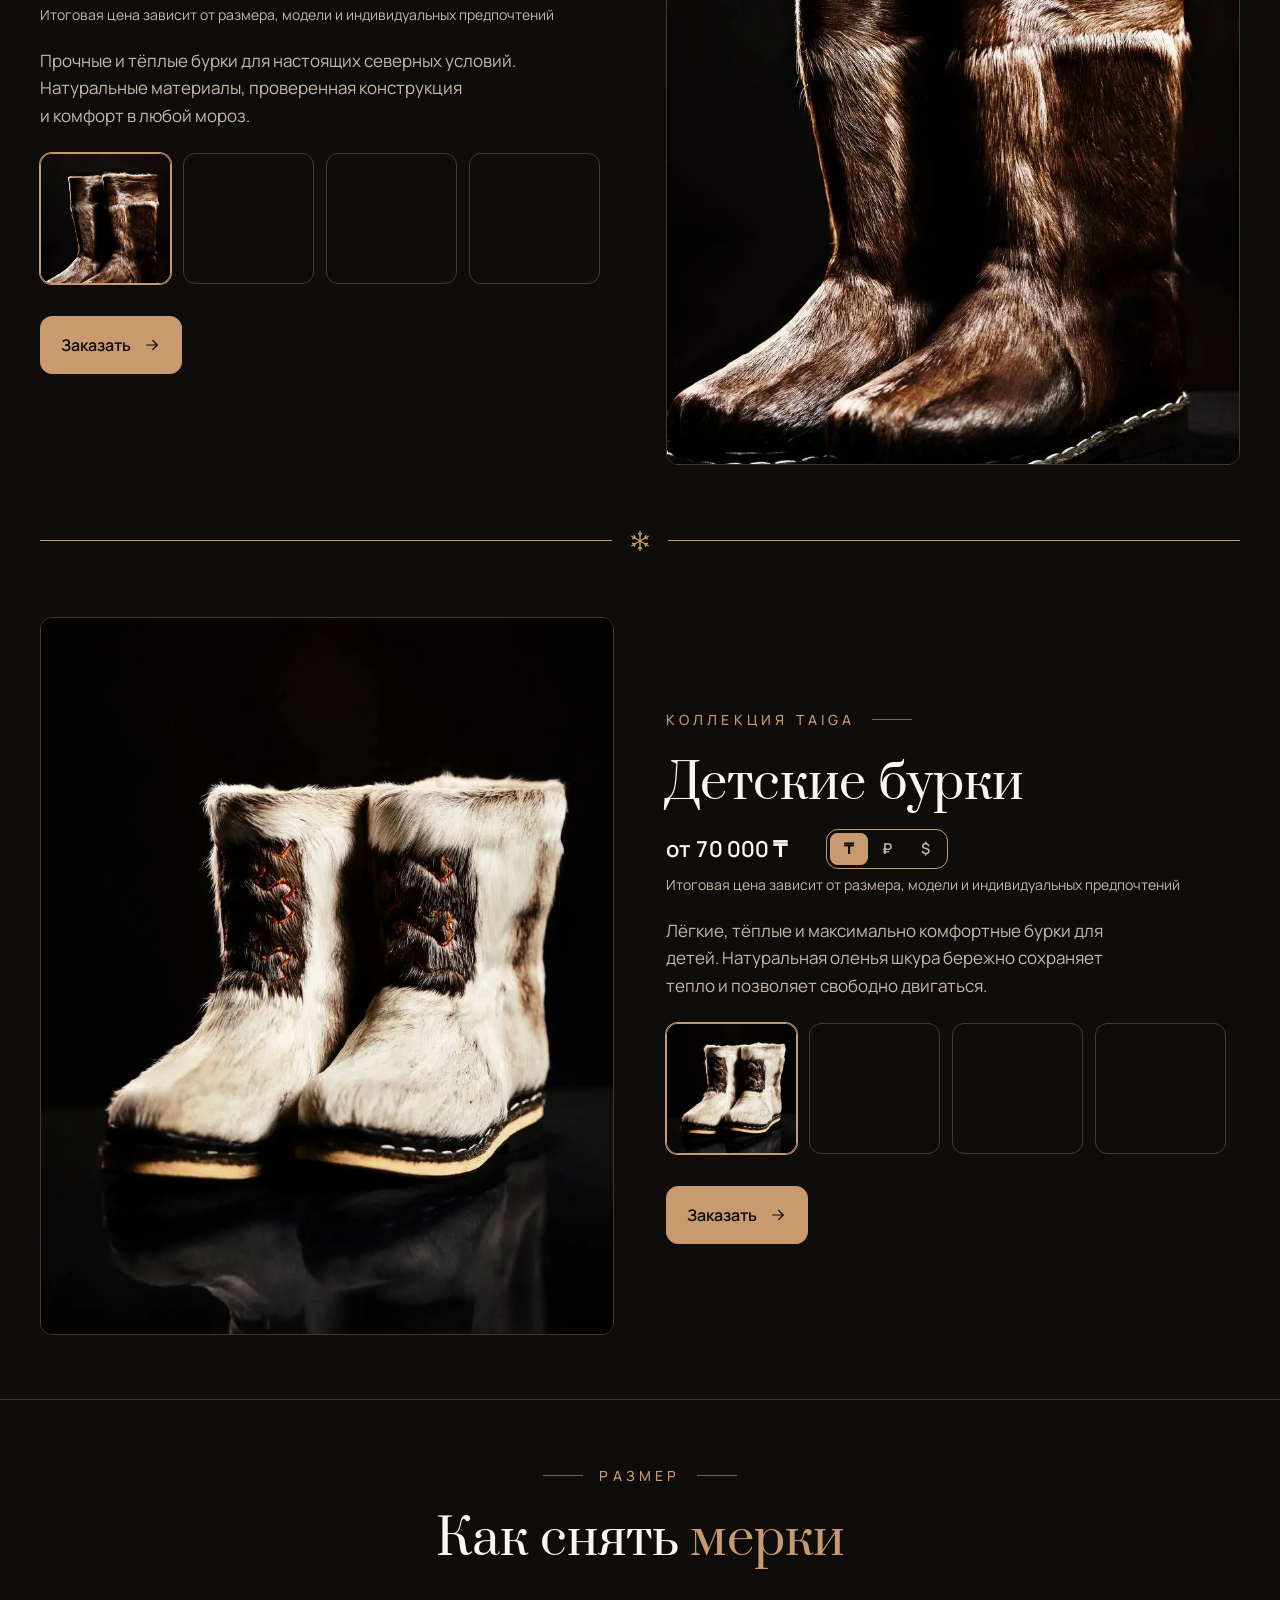
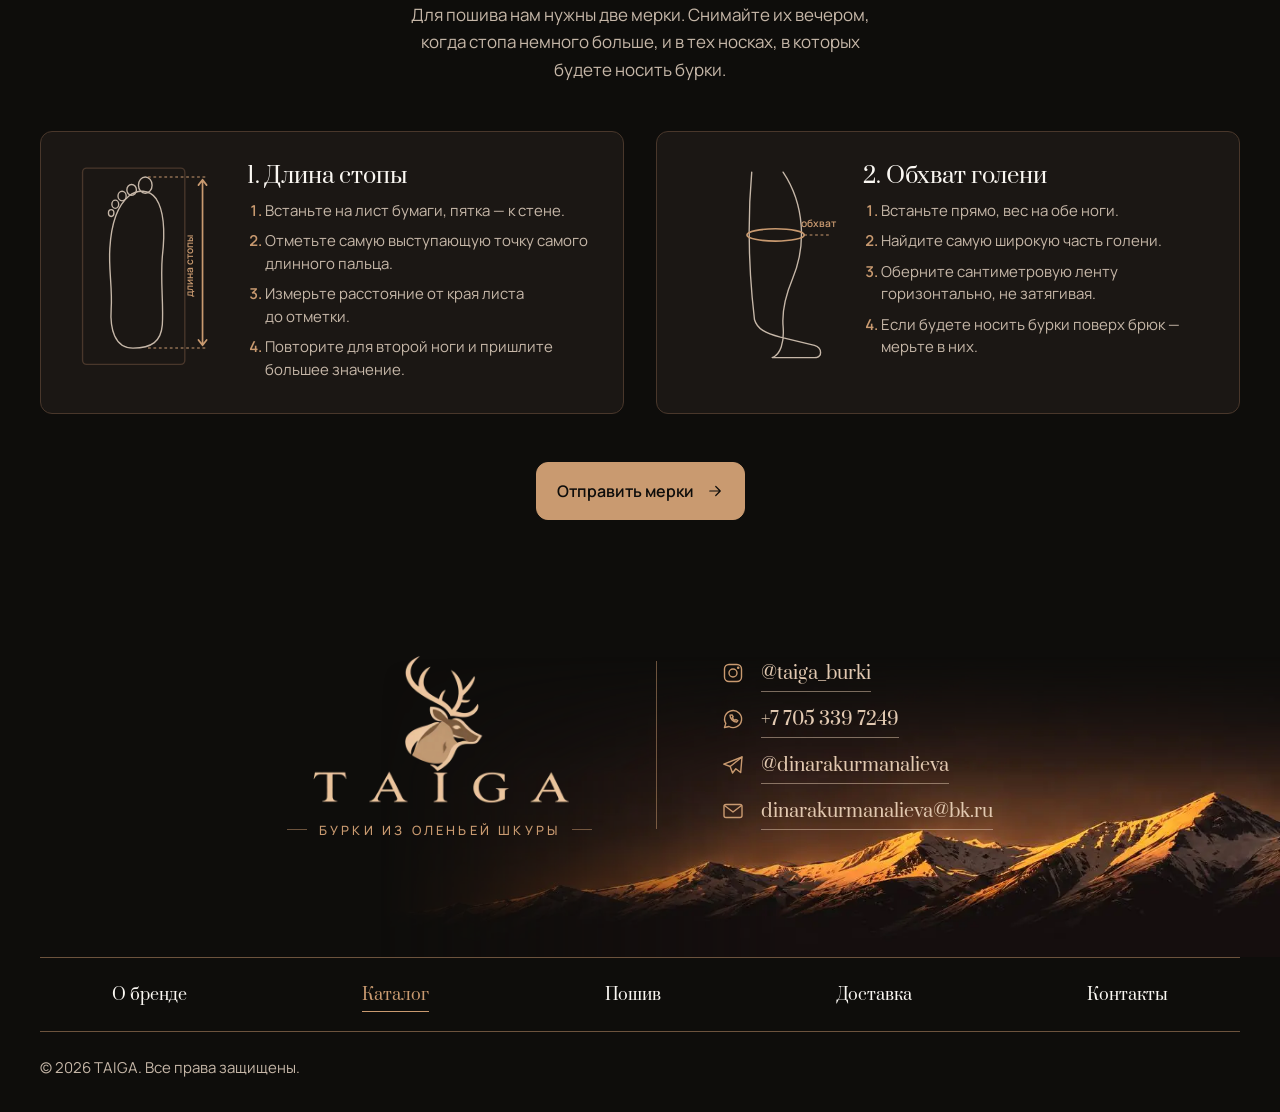
==== commit 6e62fec3: "Collection hover accent, new fit icon, footer contact links - Collection: on mouse devices the accen" ====
--- a/catalog.html
+++ b/catalog.html
@@ -489,7 +489,7 @@
 
             <article class="measure_card reveal" style="--reveal-delay: 0.1s">
               <svg class="measure_svg" viewBox="0 0 220 300" role="img" aria-label="Схема: обхват голени в самой широкой части">
-                <path class="measure_shape" d="M92 12c-6 68-4 148 4 216M138 12c32 48 34 108 14 156-10 24-16 46-14 70 2 24-4 42-16 46h62c12 0 12-14 0-18l-50-12c-22-6-34-14-38-42" />
+                <path class="measure_shape" d="M92 12c-6 68-4 148 4 216M138 12c32 48 34 108 14 156-10 24-16 46-14 70 2 24-4 42-16 46h62c12 0 12-14 0-18l-50-12c-22-6-34-12-38-26" />
                 <ellipse class="measure_line" cx="127" cy="104" rx="42" ry="9" />
                 <path class="measure_guide" d="M169 104h40" />
                 <text class="measure_label" x="190" y="92">обхват</text>
--- a/css/header.css
+++ b/css/header.css
@@ -168,9 +168,12 @@
     transform: scaleX(1);
   }
 
-  .footer_list .footer_link:hover,
   .footer_contact:hover .footer_contact_text {
-    text-decoration-color: transparent;
+    color: var(--color-accent);
+  }
+
+  .footer_contact:hover .footer_contact_text::before {
+    opacity: 0;
   }
 }
 
--- a/css/footer.css
+++ b/css/footer.css
@@ -4,6 +4,7 @@
   --color-text-muted: #C6B7A8;
   --color-accent: #C99A70;
   --footer-line: rgba(201, 154, 112, 0.5);
+  --footer-contact: #E2C9B1;
   color: var(--color-text);
   background: var(--color-bg);
 }
@@ -109,15 +110,22 @@
   display: inline-block;
 }
 
-.footer_list .footer_link,
 .footer_contact_text {
-  text-decoration: underline;
-  text-decoration-thickness: 1px;
-  text-decoration-color: color-mix(in srgb, var(--color-accent) 55%, transparent);
-  text-underline-offset: 6px;
-  transition:
-    color var(--transition),
-    text-decoration-color var(--transition);
+  color: var(--footer-contact);
+  transition: color var(--transition);
+}
+
+.footer_contact_text::before {
+  content: "";
+  position: absolute;
+  bottom: -7px;
+  left: 0;
+  width: 100%;
+  height: 1px;
+  background-color: var(--footer-contact);
+  transform: scaleY(0.5);
+  transform-origin: bottom;
+  transition: opacity var(--transition);
 }
 
 .footer_link {
@@ -182,3 +190,19 @@
     text-align: center;
   }
 }
+
+.footer_contact_text::after {
+  bottom: -7px;
+}
+
+@media (hover: none) {
+  .footer_contact:active .footer_contact_text {
+    color: var(--color-accent);
+    transition-duration: 0s;
+  }
+
+  .footer_contact:active .footer_contact_text::before {
+    opacity: 0;
+    transition-duration: 0s;
+  }
+}
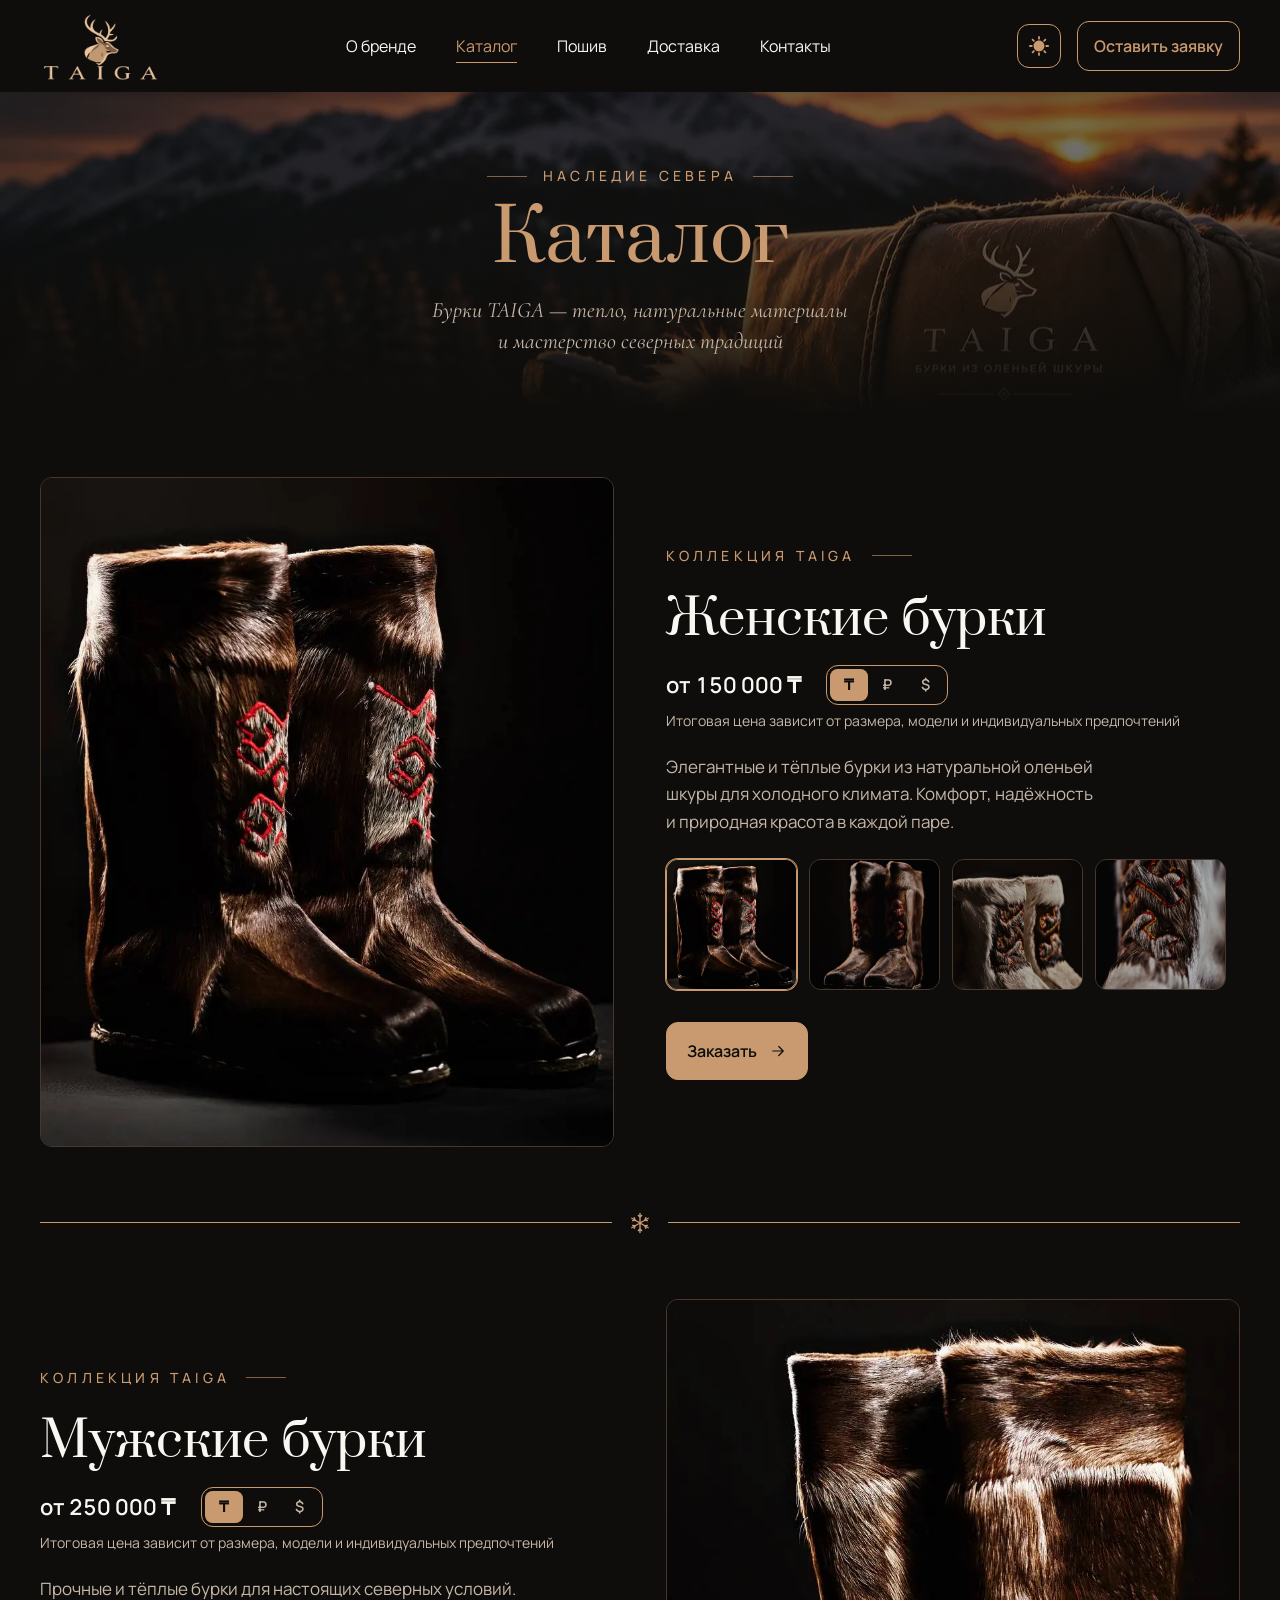
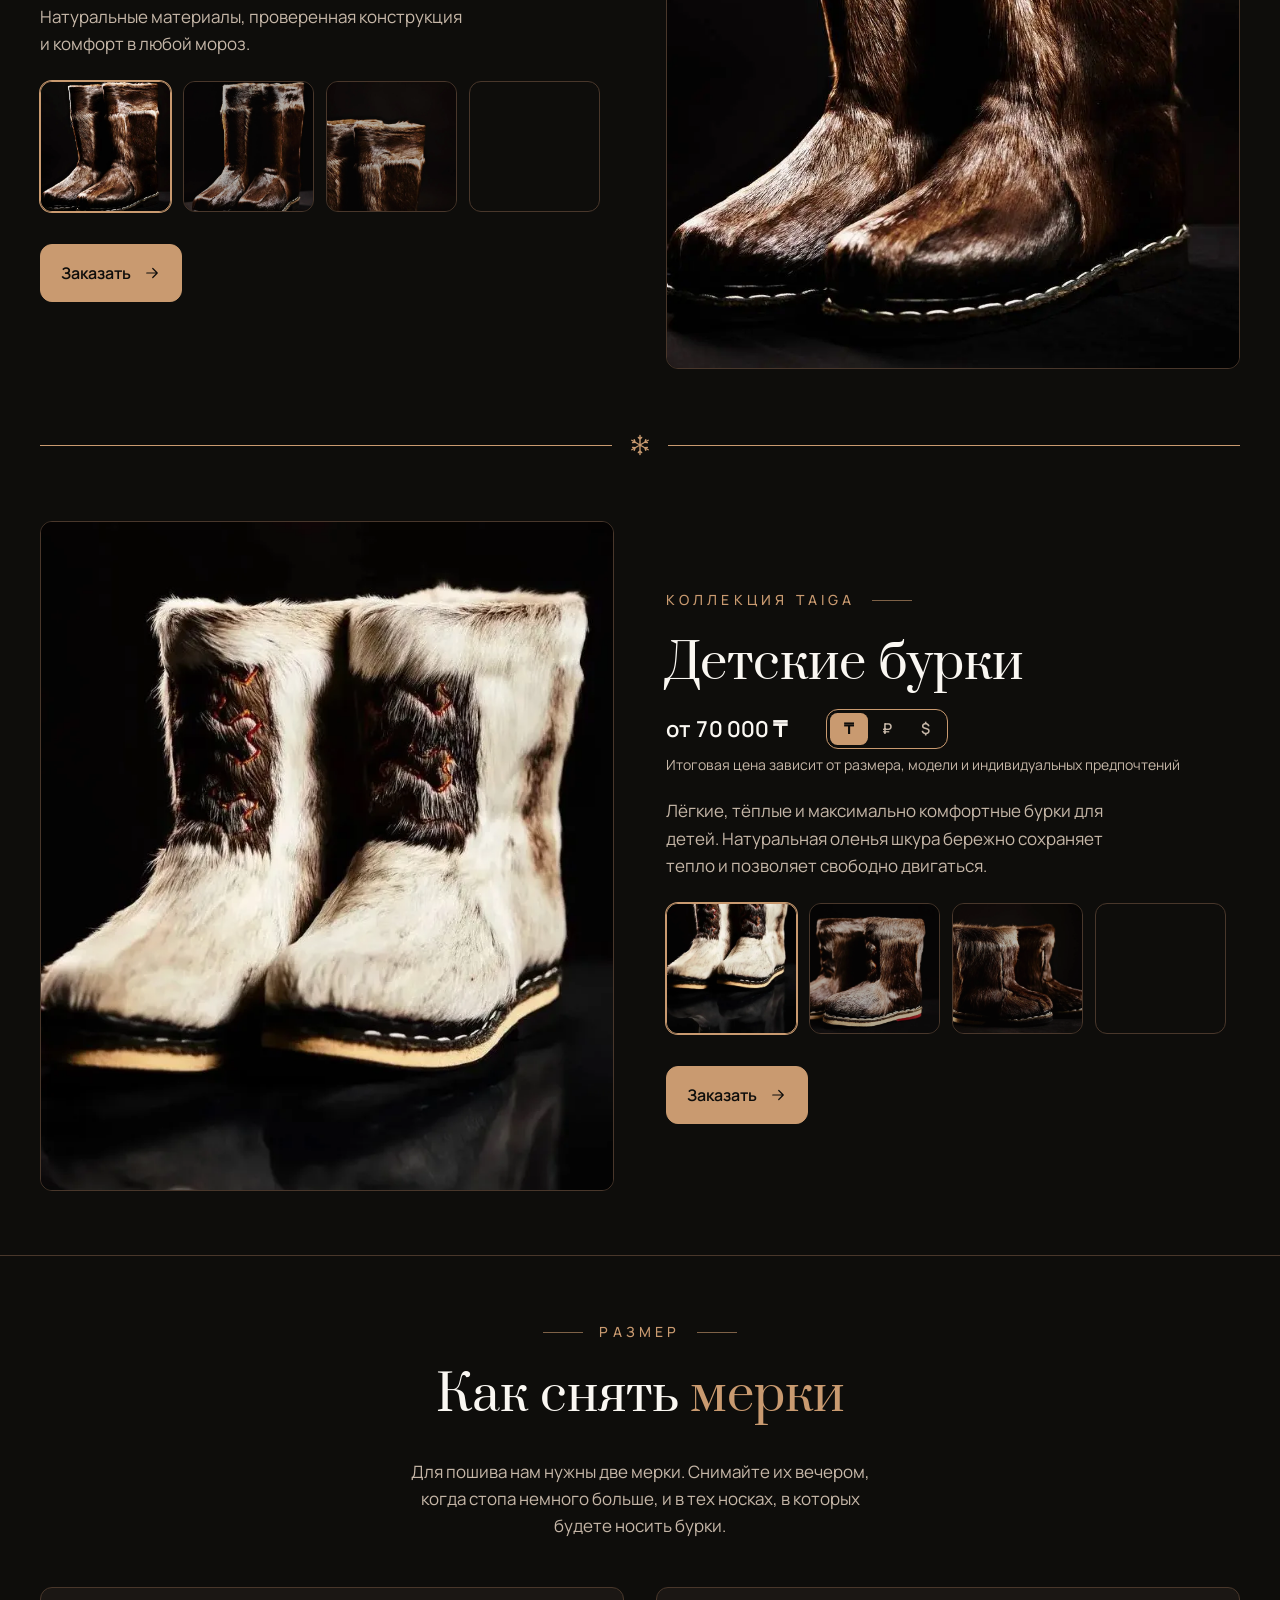
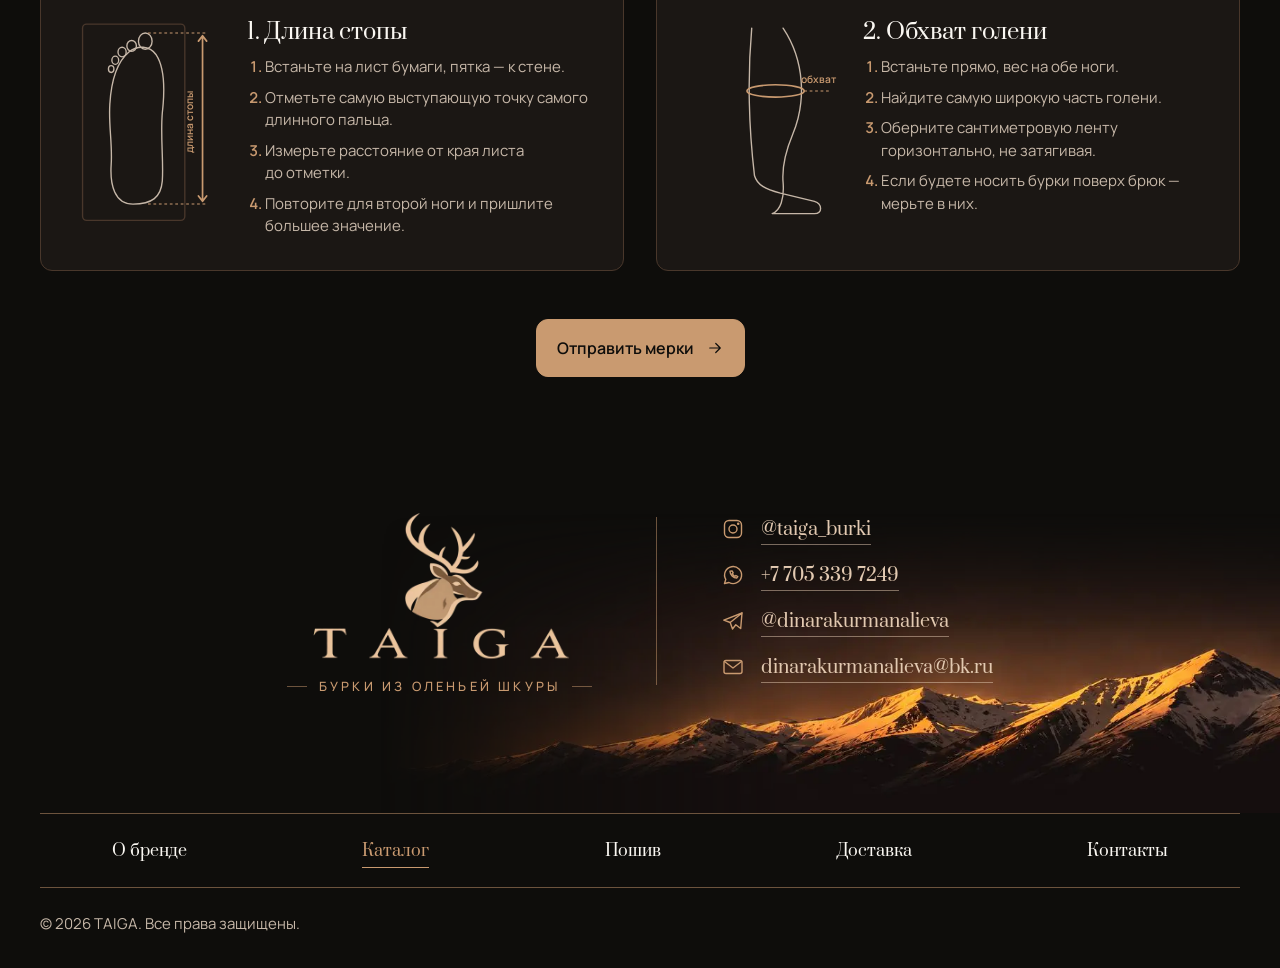
==== commit ef8ca919: "Center catalog photos and raise footer contact underline - Catalog main photo 6:7 aligned to the bot" ====
--- a/catalog.html
+++ b/catalog.html
@@ -352,11 +352,14 @@
           <button class="product_zoom reveal" type="button" aria-label="Открыть галерею: детские бурки">
             <img
               class="product_photo"
+              style="object-position: center 30%"
+              data-position-dark="center 30%"
+              data-position-light="center 30%"
               src="./img/catalog/kids-1.webp"
               data-src-light="./img/catalog/kids-1-light.webp"
               alt="Светлые детские бурки с вышитым орнаментом"
-              width="853"
-              height="1280"
+              width="711"
+              height="1067"
               decoding="async" loading="lazy"
             />
           </button>
@@ -395,9 +398,11 @@
                   type="button"
                   aria-pressed="true"
                   data-photo="./img/catalog/kids-1.webp"
+                  data-position="center 30%"
+                  data-position-light="center 30%"
                   data-photo-light="./img/catalog/kids-1-light.webp"
                 >
-                  <img src="./img/catalog/kids-1.webp" data-src-light="./img/catalog/kids-1-light.webp" alt="Светлые детские бурки с вышитым орнаментом" width="853" height="1280" loading="lazy" decoding="async" />
+                  <img src="./img/catalog/kids-1.webp" data-src-light="./img/catalog/kids-1-light.webp" alt="Светлые детские бурки с вышитым орнаментом" width="711" height="1067" loading="lazy" decoding="async" />
                 </button>
               </li>
               <li>
--- a/css/catalog.css
+++ b/css/catalog.css
@@ -77,10 +77,11 @@
   transition: border-color var(--transition);
   width: min(
     calc((min(100vw, 1440px) - 2 * var(--container-padding) - var(--product-gap)) / 2),
-    calc((100svh - var(--header-height) - 3rem) * 0.8)
+    calc((100svh - var(--header-height) - 3rem) * 6 / 7)
   );
-  aspect-ratio: 4 / 5;
+  aspect-ratio: 6 / 7;
   object-fit: cover;
+  object-position: center bottom;
   border: 1px solid var(--color-border);
   border-radius: 0.75rem;
 }
@@ -136,6 +137,7 @@
   width: 100%;
   aspect-ratio: 1;
   object-fit: cover;
+  object-position: center 80%;
   transition: transform 0.5s ease;
 }
 
@@ -195,7 +197,7 @@
 
   .product_zoom {
     order: 1;
-    width: min(100%, calc(45svh * 0.8));
+    width: min(100%, calc(45svh * 6 / 7));
     margin-bottom: 0.75rem;
   }
 
@@ -205,7 +207,7 @@
 
   .product_thumbs {
     order: 2;
-    width: min(100%, calc(45svh * 0.8));
+    width: min(100%, calc(45svh * 6 / 7));
     margin: 0 0 1.75rem;
     gap: 0.5rem;
   }
--- a/css/footer.css
+++ b/css/footer.css
@@ -118,7 +118,7 @@
 .footer_contact_text::before {
   content: "";
   position: absolute;
-  bottom: -7px;
+  bottom: -4px;
   left: 0;
   width: 100%;
   height: 1px;
@@ -192,7 +192,7 @@
 }
 
 .footer_contact_text::after {
-  bottom: -7px;
+  bottom: -4px;
 }
 
 @media (hover: none) {
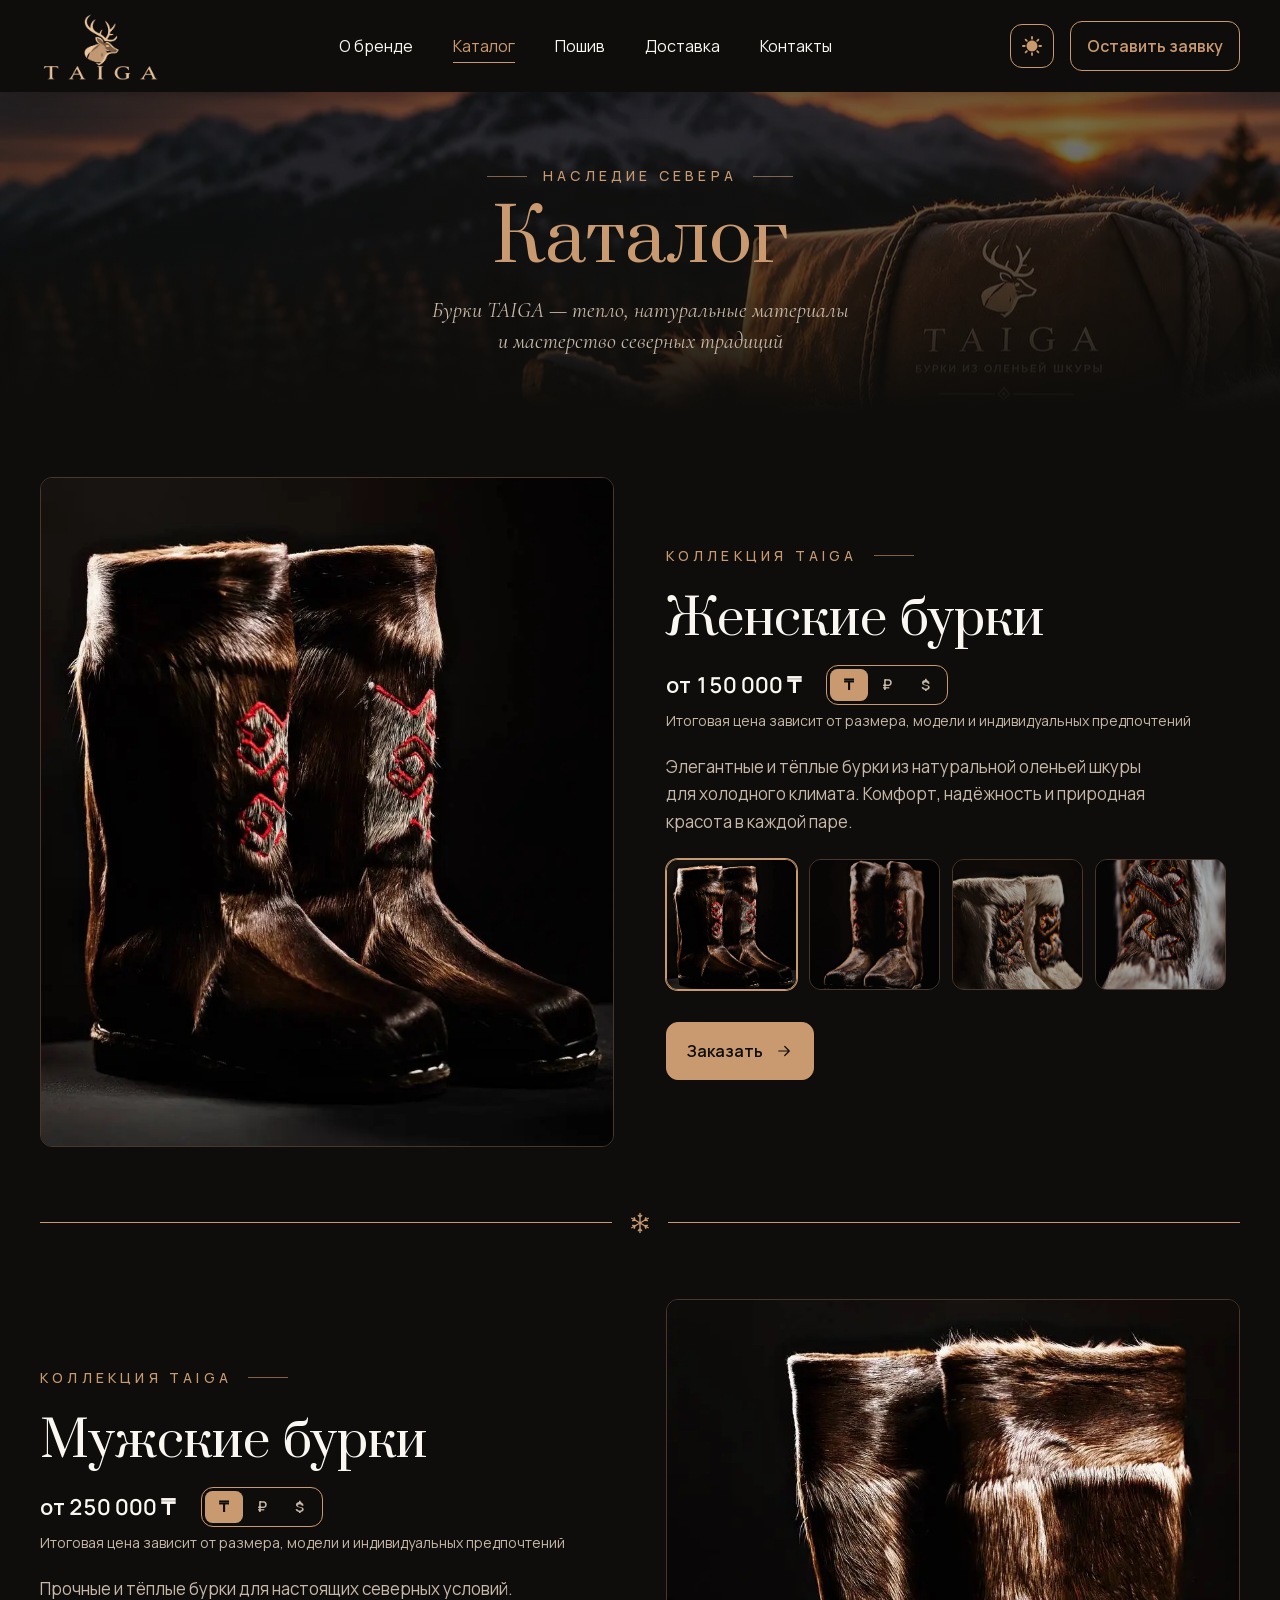
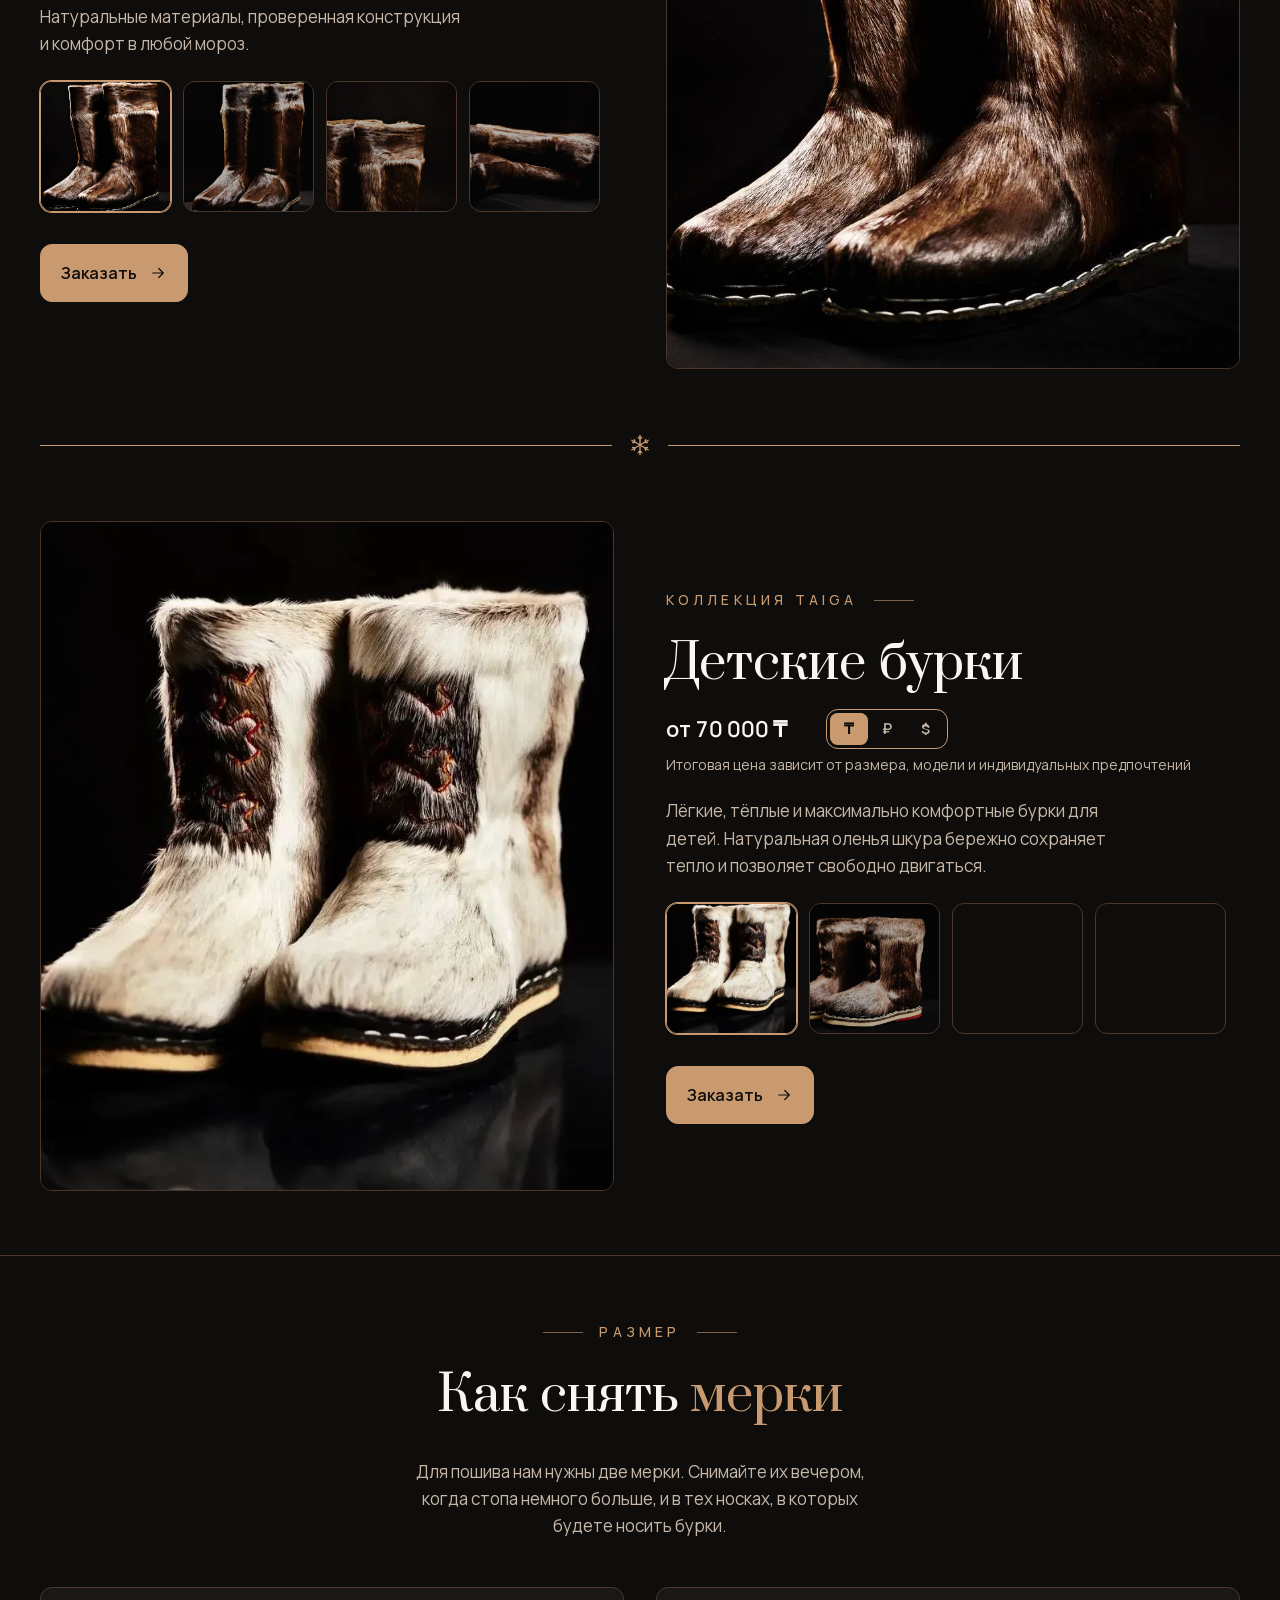
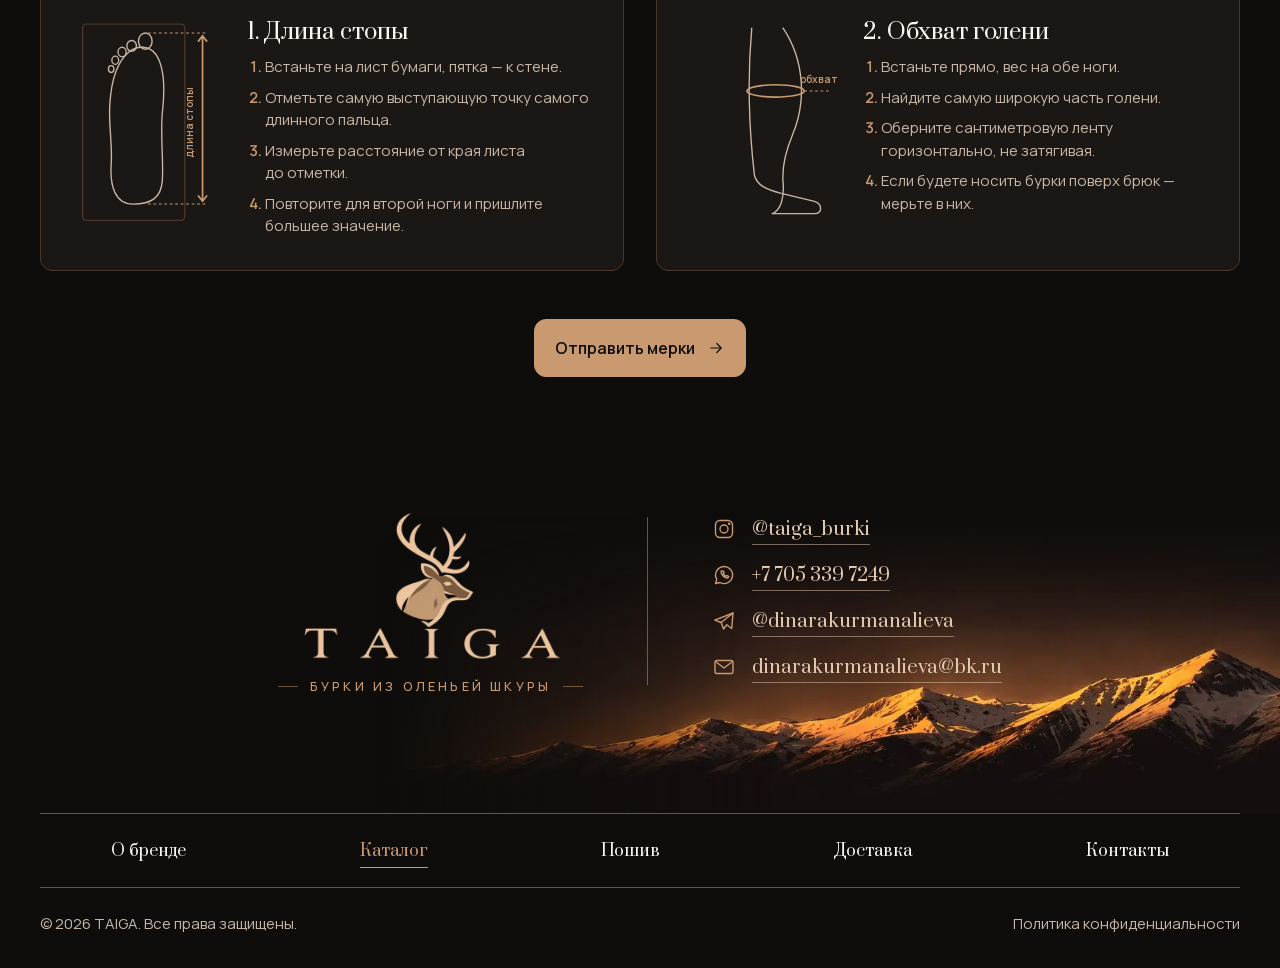
==== commit 0d83d531: "Add privacy policy, consent, local fonts and PHP request sender - Privacy policy page, required cons" ====
--- a/catalog.html
+++ b/catalog.html
@@ -18,12 +18,9 @@
     <meta property="og:image:height" content="630" />
     <meta name="twitter:card" content="summary_large_image" />
     <link rel="icon" href="./img/general/favicon.png" />
-    <link rel="preconnect" href="https://fonts.googleapis.com" />
-    <link rel="preconnect" href="https://fonts.gstatic.com" crossorigin />
-    <link
-      href="https://fonts.googleapis.com/css2?family=Cormorant+Garamond:ital,wght@0,400;0,600;1,400&family=Manrope:wght@400;500;600;700&family=Prata&display=swap"
-      rel="stylesheet"
-    />
+    <link rel="preload" href="./fonts/manrope-cyrillic.woff2" as="font" type="font/woff2" crossorigin />
+    <link rel="preload" href="./fonts/prata-cyrillic.woff2" as="font" type="font/woff2" crossorigin />
+    <link rel="stylesheet" href="./css/fonts.css" />
     <link rel="stylesheet" href="./css/variables.css" />
     <link rel="stylesheet" href="./css/base.css" />
     <link rel="stylesheet" href="./css/header.css" />
@@ -402,7 +399,7 @@
                   data-position-light="center 30%"
                   data-photo-light="./img/catalog/kids-1-light.webp"
                 >
-                  <img src="./img/catalog/kids-1.webp" data-src-light="./img/catalog/kids-1-light.webp" alt="Светлые детские бурки с вышитым орнаментом" width="711" height="1067" loading="lazy" decoding="async" />
+                  <img src="./img/catalog/kids-1.webp" data-src-light="./img/catalog/kids-1-light.webp" data-position-dark="center 45%" data-position-light="center 45%" alt="Светлые детские бурки с вышитым орнаментом" width="711" height="1067" loading="lazy" decoding="async" />
                 </button>
               </li>
               <li>
@@ -413,7 +410,7 @@
                   data-photo="./img/catalog/kids-2.webp"
                   data-photo-light="./img/catalog/kids-2-light.webp"
                 >
-                  <img src="./img/catalog/kids-2.webp" data-src-light="./img/catalog/kids-2-light.webp" alt="Детские бурки с пёстрым мехом, вид сбоку" width="1280" height="853" loading="lazy" decoding="async" />
+                  <img src="./img/catalog/kids-2.webp" data-src-light="./img/catalog/kids-2-light.webp" data-position-light="center 48%" alt="Детские бурки с пёстрым мехом, вид сбоку" width="1280" height="853" loading="lazy" decoding="async" />
                 </button>
               </li>
               <li>
@@ -424,7 +421,7 @@
                   data-photo="./img/catalog/kids-3.webp"
                   data-photo-light="./img/catalog/kids-3-light.webp"
                 >
-                  <img src="./img/catalog/kids-3.webp" data-src-light="./img/catalog/kids-3-light.webp" alt="Коричневые детские бурки, вид спереди" width="1280" height="853" loading="lazy" decoding="async" />
+                  <img src="./img/catalog/kids-3.webp" data-src-light="./img/catalog/kids-3-light.webp" data-position-light="center 48%" alt="Коричневые детские бурки, вид спереди" width="1280" height="853" loading="lazy" decoding="async" />
                 </button>
               </li>
               <li>
@@ -435,7 +432,7 @@
                   data-photo="./img/catalog/kids-4.webp"
                   data-photo-light="./img/catalog/kids-4-light.webp"
                 >
-                  <img src="./img/catalog/kids-4.webp" data-src-light="./img/catalog/kids-4-light.webp" alt="Светлые детские бурки с тёмной полосой" width="1280" height="853" loading="lazy" decoding="async" />
+                  <img src="./img/catalog/kids-4.webp" data-src-light="./img/catalog/kids-4-light.webp" data-position-light="center 48%" alt="Светлые детские бурки с тёмной полосой" width="1280" height="853" loading="lazy" decoding="async" />
                 </button>
               </li>
             </ul>
@@ -595,6 +592,7 @@
 
         <div class="footer_bottom">
           <p>© 2026 TAIGA. Все права защищены.</p>
+          <a class="footer_link" href="./privacy.html">Политика конфиденциальности</a>
         </div>
       </div>
     </footer>
@@ -683,6 +681,23 @@
           ></textarea>
         </div>
 
+        <div class="field_trap" aria-hidden="true">
+          <label for="request_website">Не заполняйте это поле</label>
+          <input id="request_website" name="website" type="text" tabindex="-1" autocomplete="off" />
+        </div>
+
+        <div class="field field_consent">
+          <label class="consent">
+            <input class="consent_input" id="request_consent" name="consent" type="checkbox" aria-describedby="request_consent_error" />
+            <span class="consent_box" aria-hidden="true"></span>
+            <span class="consent_text">
+              Я&nbsp;соглашаюсь на&nbsp;обработку персональных данных в&nbsp;соответствии
+              с&nbsp;<a href="./privacy.html" target="_blank" rel="noopener">политикой конфиденциальности</a>
+            </span>
+          </label>
+          <p class="field_error" id="request_consent_error" aria-live="polite"></p>
+        </div>
+
         <p class="request_error" id="request_error" role="alert" hidden>
           Не&nbsp;удалось отправить заявку. Попробуйте ещё раз или напишите нам
           в&nbsp;<a href="https://wa.me/77053397249" target="_blank" rel="noopener">WhatsApp</a>.
--- a/css/fonts.css
+++ b/css/fonts.css
@@ -0,0 +1,170 @@
+@font-face {
+  font-family: 'Cormorant Garamond';
+  font-style: italic;
+  font-weight: 400;
+  font-display: swap;
+  src: url(../fonts/cormorant-garamond-italic-cyrillic-ext.woff2) format('woff2');
+  unicode-range: U+0460-052F, U+1C80-1C8A, U+20B4, U+2DE0-2DFF, U+A640-A69F, U+FE2E-FE2F;
+}
+
+@font-face {
+  font-family: 'Cormorant Garamond';
+  font-style: italic;
+  font-weight: 400;
+  font-display: swap;
+  src: url(../fonts/cormorant-garamond-italic-cyrillic.woff2) format('woff2');
+  unicode-range: U+0301, U+0400-045F, U+0490-0491, U+04B0-04B1, U+2116;
+}
+
+@font-face {
+  font-family: 'Cormorant Garamond';
+  font-style: italic;
+  font-weight: 400;
+  font-display: swap;
+  src: url(../fonts/cormorant-garamond-italic-latin-ext.woff2) format('woff2');
+  unicode-range: U+0100-02BA, U+02BD-02C5, U+02C7-02CC, U+02CE-02D7, U+02DD-02FF, U+0304, U+0308, U+0329, U+1D00-1DBF, U+1E00-1E9F, U+1EF2-1EFF, U+2020, U+20A0-20AB, U+20AD-20C4, U+2113, U+2C60-2C7F, U+A720-A7FF;
+}
+
+@font-face {
+  font-family: 'Cormorant Garamond';
+  font-style: italic;
+  font-weight: 400;
+  font-display: swap;
+  src: url(../fonts/cormorant-garamond-italic-latin.woff2) format('woff2');
+  unicode-range: U+0000-00FF, U+0131, U+0152-0153, U+02BB-02BC, U+02C6, U+02DA, U+02DC, U+0304, U+0308, U+0329, U+2000-206F, U+20AC, U+2122, U+2191, U+2193, U+2212, U+2215, U+FEFF, U+FFFD;
+}
+
+@font-face {
+  font-family: 'Cormorant Garamond';
+  font-style: normal;
+  font-weight: 400;
+  font-display: swap;
+  src: url(../fonts/cormorant-garamond-cyrillic-ext.woff2) format('woff2');
+  unicode-range: U+0460-052F, U+1C80-1C8A, U+20B4, U+2DE0-2DFF, U+A640-A69F, U+FE2E-FE2F;
+}
+
+@font-face {
+  font-family: 'Cormorant Garamond';
+  font-style: normal;
+  font-weight: 400;
+  font-display: swap;
+  src: url(../fonts/cormorant-garamond-cyrillic.woff2) format('woff2');
+  unicode-range: U+0301, U+0400-045F, U+0490-0491, U+04B0-04B1, U+2116;
+}
+
+@font-face {
+  font-family: 'Cormorant Garamond';
+  font-style: normal;
+  font-weight: 400;
+  font-display: swap;
+  src: url(../fonts/cormorant-garamond-latin-ext.woff2) format('woff2');
+  unicode-range: U+0100-02BA, U+02BD-02C5, U+02C7-02CC, U+02CE-02D7, U+02DD-02FF, U+0304, U+0308, U+0329, U+1D00-1DBF, U+1E00-1E9F, U+1EF2-1EFF, U+2020, U+20A0-20AB, U+20AD-20C4, U+2113, U+2C60-2C7F, U+A720-A7FF;
+}
+
+@font-face {
+  font-family: 'Cormorant Garamond';
+  font-style: normal;
+  font-weight: 400;
+  font-display: swap;
+  src: url(../fonts/cormorant-garamond-latin.woff2) format('woff2');
+  unicode-range: U+0000-00FF, U+0131, U+0152-0153, U+02BB-02BC, U+02C6, U+02DA, U+02DC, U+0304, U+0308, U+0329, U+2000-206F, U+20AC, U+2122, U+2191, U+2193, U+2212, U+2215, U+FEFF, U+FFFD;
+}
+
+@font-face {
+  font-family: 'Cormorant Garamond';
+  font-style: normal;
+  font-weight: 600;
+  font-display: swap;
+  src: url(../fonts/cormorant-garamond-cyrillic-ext.woff2) format('woff2');
+  unicode-range: U+0460-052F, U+1C80-1C8A, U+20B4, U+2DE0-2DFF, U+A640-A69F, U+FE2E-FE2F;
+}
+
+@font-face {
+  font-family: 'Cormorant Garamond';
+  font-style: normal;
+  font-weight: 600;
+  font-display: swap;
+  src: url(../fonts/cormorant-garamond-cyrillic.woff2) format('woff2');
+  unicode-range: U+0301, U+0400-045F, U+0490-0491, U+04B0-04B1, U+2116;
+}
+
+@font-face {
+  font-family: 'Cormorant Garamond';
+  font-style: normal;
+  font-weight: 600;
+  font-display: swap;
+  src: url(../fonts/cormorant-garamond-latin-ext.woff2) format('woff2');
+  unicode-range: U+0100-02BA, U+02BD-02C5, U+02C7-02CC, U+02CE-02D7, U+02DD-02FF, U+0304, U+0308, U+0329, U+1D00-1DBF, U+1E00-1E9F, U+1EF2-1EFF, U+2020, U+20A0-20AB, U+20AD-20C4, U+2113, U+2C60-2C7F, U+A720-A7FF;
+}
+
+@font-face {
+  font-family: 'Cormorant Garamond';
+  font-style: normal;
+  font-weight: 600;
+  font-display: swap;
+  src: url(../fonts/cormorant-garamond-latin.woff2) format('woff2');
+  unicode-range: U+0000-00FF, U+0131, U+0152-0153, U+02BB-02BC, U+02C6, U+02DA, U+02DC, U+0304, U+0308, U+0329, U+2000-206F, U+20AC, U+2122, U+2191, U+2193, U+2212, U+2215, U+FEFF, U+FFFD;
+}
+
+@font-face {
+  font-family: 'Manrope';
+  font-style: normal;
+  font-weight: 400 700;
+  font-display: swap;
+  src: url(../fonts/manrope-cyrillic-ext.woff2) format('woff2');
+  unicode-range: U+0460-052F, U+1C80-1C8A, U+20B4, U+2DE0-2DFF, U+A640-A69F, U+FE2E-FE2F;
+}
+
+@font-face {
+  font-family: 'Manrope';
+  font-style: normal;
+  font-weight: 400 700;
+  font-display: swap;
+  src: url(../fonts/manrope-cyrillic.woff2) format('woff2');
+  unicode-range: U+0301, U+0400-045F, U+0490-0491, U+04B0-04B1, U+2116;
+}
+
+@font-face {
+  font-family: 'Manrope';
+  font-style: normal;
+  font-weight: 400 700;
+  font-display: swap;
+  src: url(../fonts/manrope-latin-ext.woff2) format('woff2');
+  unicode-range: U+0100-02BA, U+02BD-02C5, U+02C7-02CC, U+02CE-02D7, U+02DD-02FF, U+0304, U+0308, U+0329, U+1D00-1DBF, U+1E00-1E9F, U+1EF2-1EFF, U+2020, U+20A0-20AB, U+20AD-20C4, U+2113, U+2C60-2C7F, U+A720-A7FF;
+}
+
+@font-face {
+  font-family: 'Manrope';
+  font-style: normal;
+  font-weight: 400 700;
+  font-display: swap;
+  src: url(../fonts/manrope-latin.woff2) format('woff2');
+  unicode-range: U+0000-00FF, U+0131, U+0152-0153, U+02BB-02BC, U+02C6, U+02DA, U+02DC, U+0304, U+0308, U+0329, U+2000-206F, U+20AC, U+2122, U+2191, U+2193, U+2212, U+2215, U+FEFF, U+FFFD;
+}
+
+@font-face {
+  font-family: 'Prata';
+  font-style: normal;
+  font-weight: 400;
+  font-display: swap;
+  src: url(../fonts/prata-cyrillic-ext.woff2) format('woff2');
+  unicode-range: U+0460-052F, U+1C80-1C8A, U+20B4, U+2DE0-2DFF, U+A640-A69F, U+FE2E-FE2F;
+}
+
+@font-face {
+  font-family: 'Prata';
+  font-style: normal;
+  font-weight: 400;
+  font-display: swap;
+  src: url(../fonts/prata-cyrillic.woff2) format('woff2');
+  unicode-range: U+0301, U+0400-045F, U+0490-0491, U+04B0-04B1, U+2116;
+}
+
+@font-face {
+  font-family: 'Prata';
+  font-style: normal;
+  font-weight: 400;
+  font-display: swap;
+  src: url(../fonts/prata-latin.woff2) format('woff2');
+  unicode-range: U+0000-00FF, U+0131, U+0152-0153, U+02BB-02BC, U+02C6, U+02DA, U+02DC, U+0304, U+0308, U+0329, U+2000-206F, U+20AC, U+2122, U+2191, U+2193, U+2212, U+2215, U+FEFF, U+FFFD;
+}
--- a/css/footer.css
+++ b/css/footer.css
@@ -206,3 +206,13 @@
     transition-duration: 0s;
   }
 }
+
+.footer_bottom .footer_link {
+  font-family: var(--font-main);
+  font-size: inherit;
+  color: var(--color-text-muted);
+}
+
+.footer_link[aria-current="page"] {
+  color: var(--color-accent);
+}
--- a/css/request.css
+++ b/css/request.css
@@ -45,7 +45,7 @@
 .request_form {
   display: flex;
   flex-direction: column;
-  gap: clamp(0.75rem, 2vh, 1.125rem);
+  gap: clamp(0.75rem, 1.7vh, 1.125rem);
 }
 
 .request_form[hidden] {
@@ -69,12 +69,14 @@
 .field {
   display: flex;
   flex-direction: column;
-  gap: 0.375rem;
+  gap: 0;
   min-width: 0;
   border: none;
 }
 
 .field_label {
+  display: block;
+  margin-bottom: 0.625rem;
   padding: 0;
   font-size: 0.875rem;
   font-weight: 600;
@@ -124,6 +126,7 @@
   min-height: 0;
   font-size: 0.8125rem;
   color: #E0716C;
+  margin-top: 0.25rem;
 }
 
 .light_theme .field_error {
@@ -275,18 +278,36 @@
   }
 }
 
-@media (max-height: 740px) {
+@media (max-height: 800px) {
   .request_eyebrow {
     display: none;
   }
 
   .request_subtitle {
-    margin-top: -0.25rem;
-    font-size: 0.875rem;
-  }
-
-  .field {
-    gap: 0.25rem;
+    display: none;
+  }
+
+  .request_form {
+    gap: 0.5rem;
+  }
+
+
+  .field_input {
+    min-height: 40px;
+    padding-block: 0.5rem;
+  }
+
+  .field_textarea {
+    height: 56px;
+    min-height: 56px;
+  }
+
+  .contact_method span {
+    min-height: 36px;
+  }
+
+  .consent {
+    font-size: 0.75rem;
   }
 
   .field_error {
@@ -318,3 +339,78 @@
   cursor: progress;
   opacity: 0.7;
 }
+
+.field_trap {
+  position: absolute;
+  left: -9999px;
+  width: 1px;
+  height: 1px;
+  overflow: hidden;
+}
+
+.consent {
+  display: grid;
+  grid-template-columns: 20px minmax(0, 1fr);
+  align-items: start;
+  gap: 0.75rem;
+  font-size: 0.8125rem;
+  line-height: 145%;
+  color: var(--color-text-muted);
+  cursor: pointer;
+}
+
+.consent_input {
+  position: absolute;
+  opacity: 0;
+  pointer-events: none;
+}
+
+.consent_box {
+  position: relative;
+  width: 20px;
+  height: 20px;
+  margin-top: 1px;
+  background: var(--color-bg);
+  border: 1px solid var(--color-border);
+  border-radius: 0.35rem;
+  transition:
+    background-color var(--transition),
+    border-color var(--transition);
+}
+
+.consent_box::after {
+  content: "";
+  position: absolute;
+  left: 6px;
+  top: 2px;
+  width: 6px;
+  height: 11px;
+  border: solid var(--color-hero-on-accent);
+  border-width: 0 2px 2px 0;
+  transform: rotate(45deg) scale(0);
+  transition: transform 0.2s ease;
+}
+
+.consent_input:checked + .consent_box {
+  background: var(--color-hero-accent);
+  border-color: var(--color-hero-accent);
+}
+
+.consent_input:checked + .consent_box::after {
+  transform: rotate(45deg) scale(1);
+}
+
+.consent_input:focus-visible + .consent_box {
+  outline: 2px solid var(--color-accent);
+  outline-offset: 2px;
+}
+
+.field.has_error .consent_box {
+  border-color: #D9534F;
+}
+
+.consent_text a {
+  color: var(--color-accent);
+  text-decoration: underline;
+  text-underline-offset: 3px;
+}
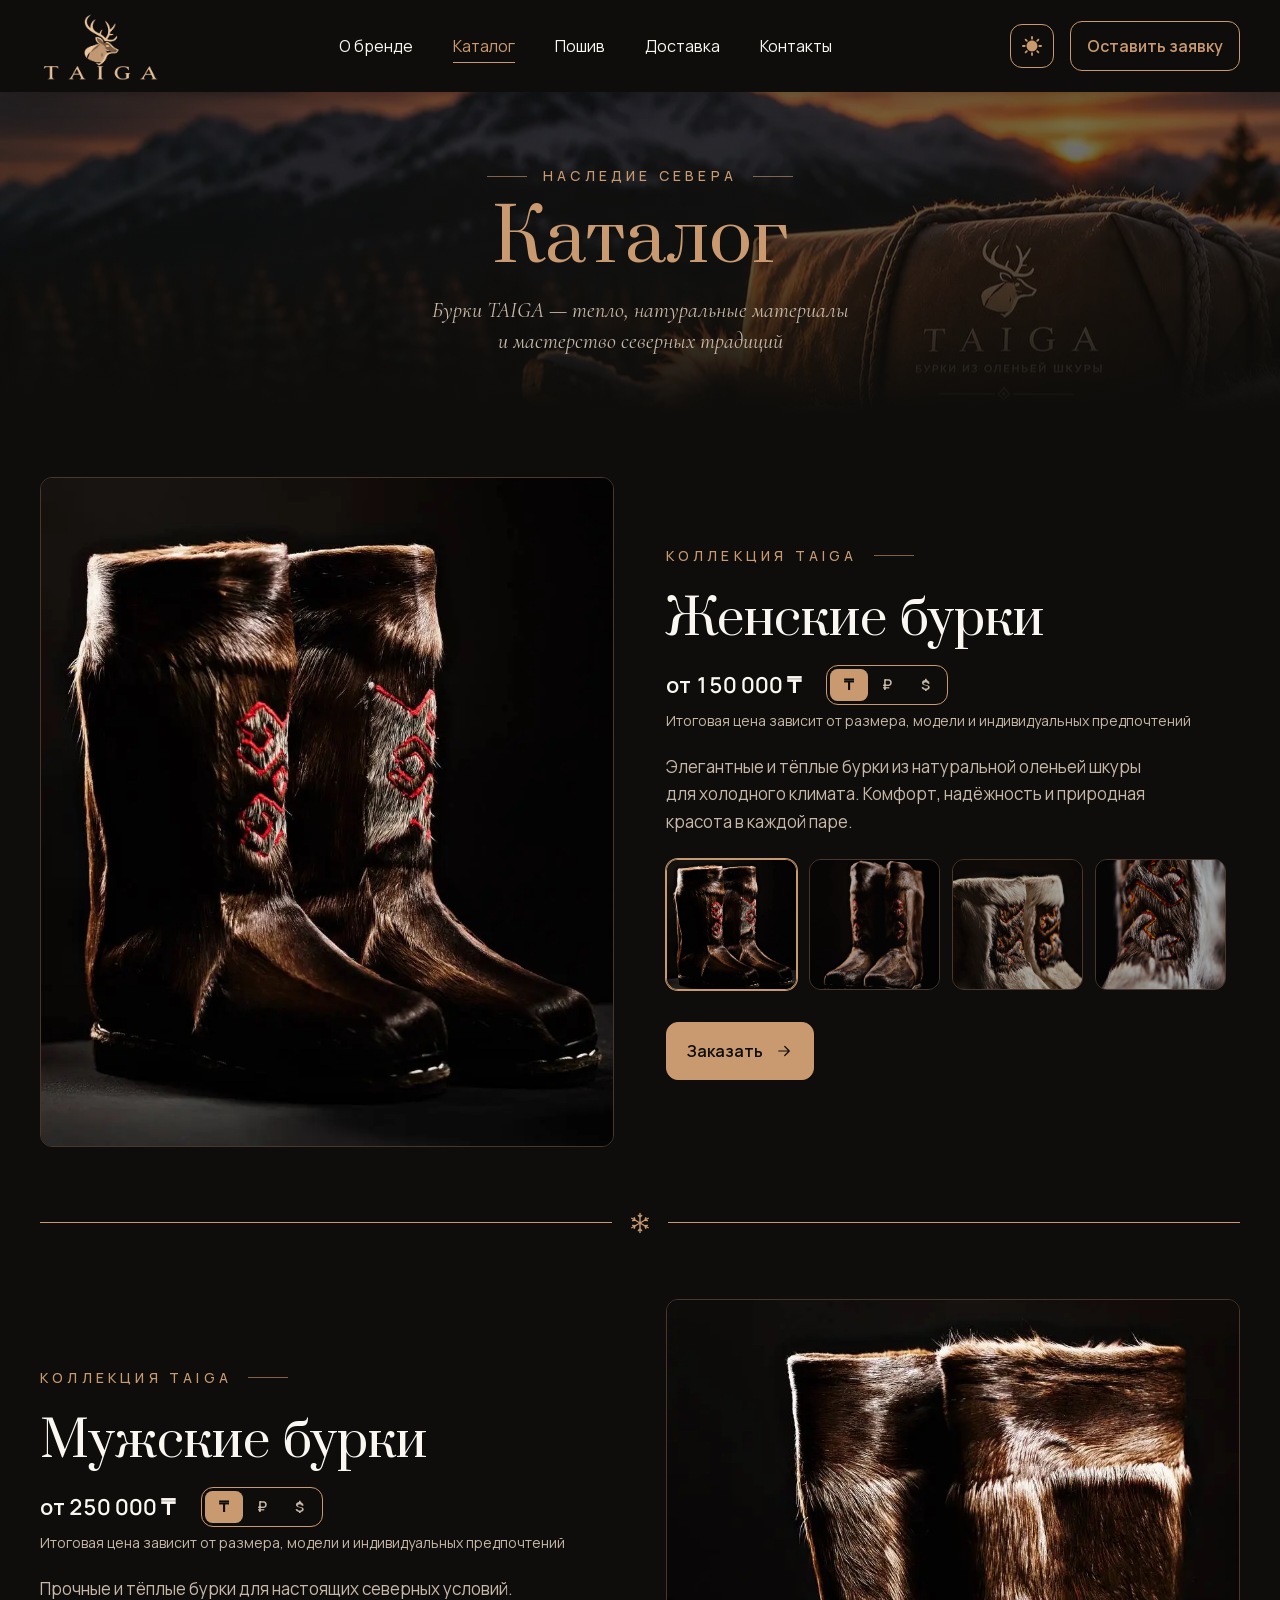
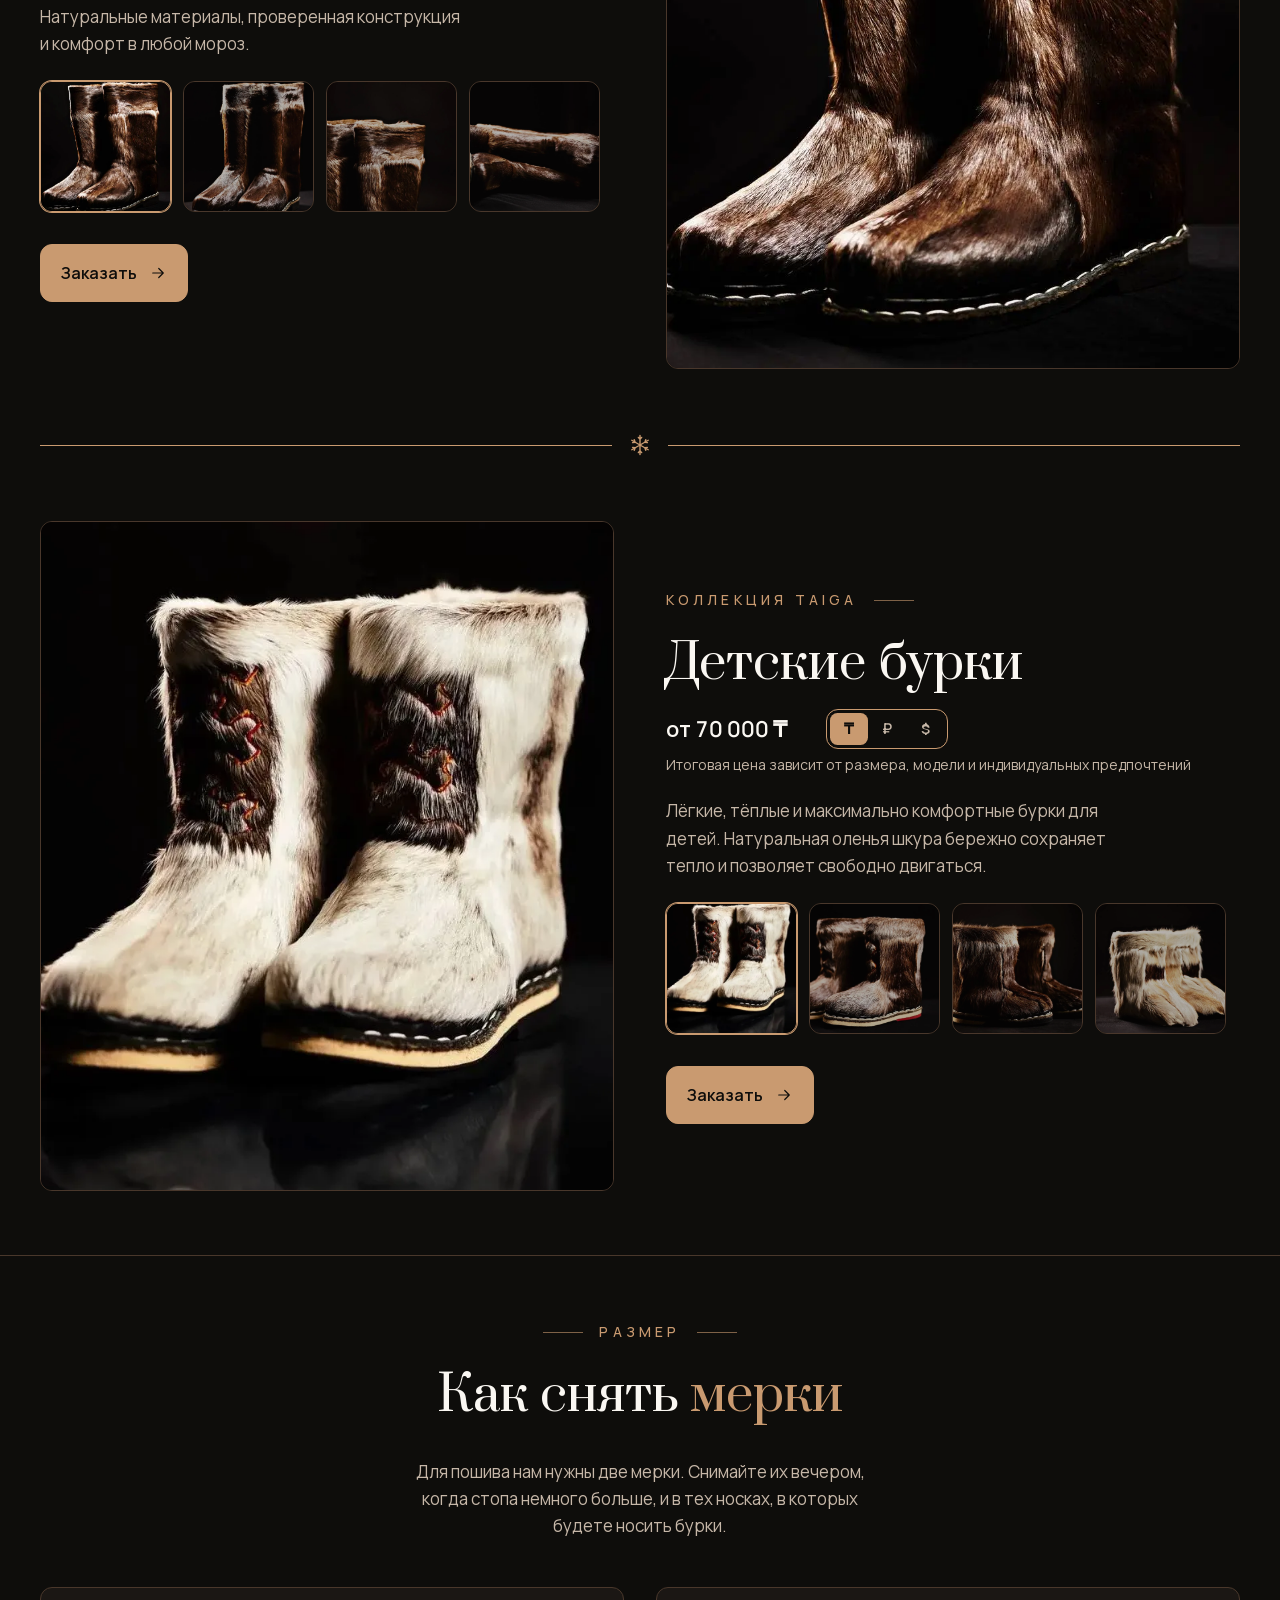
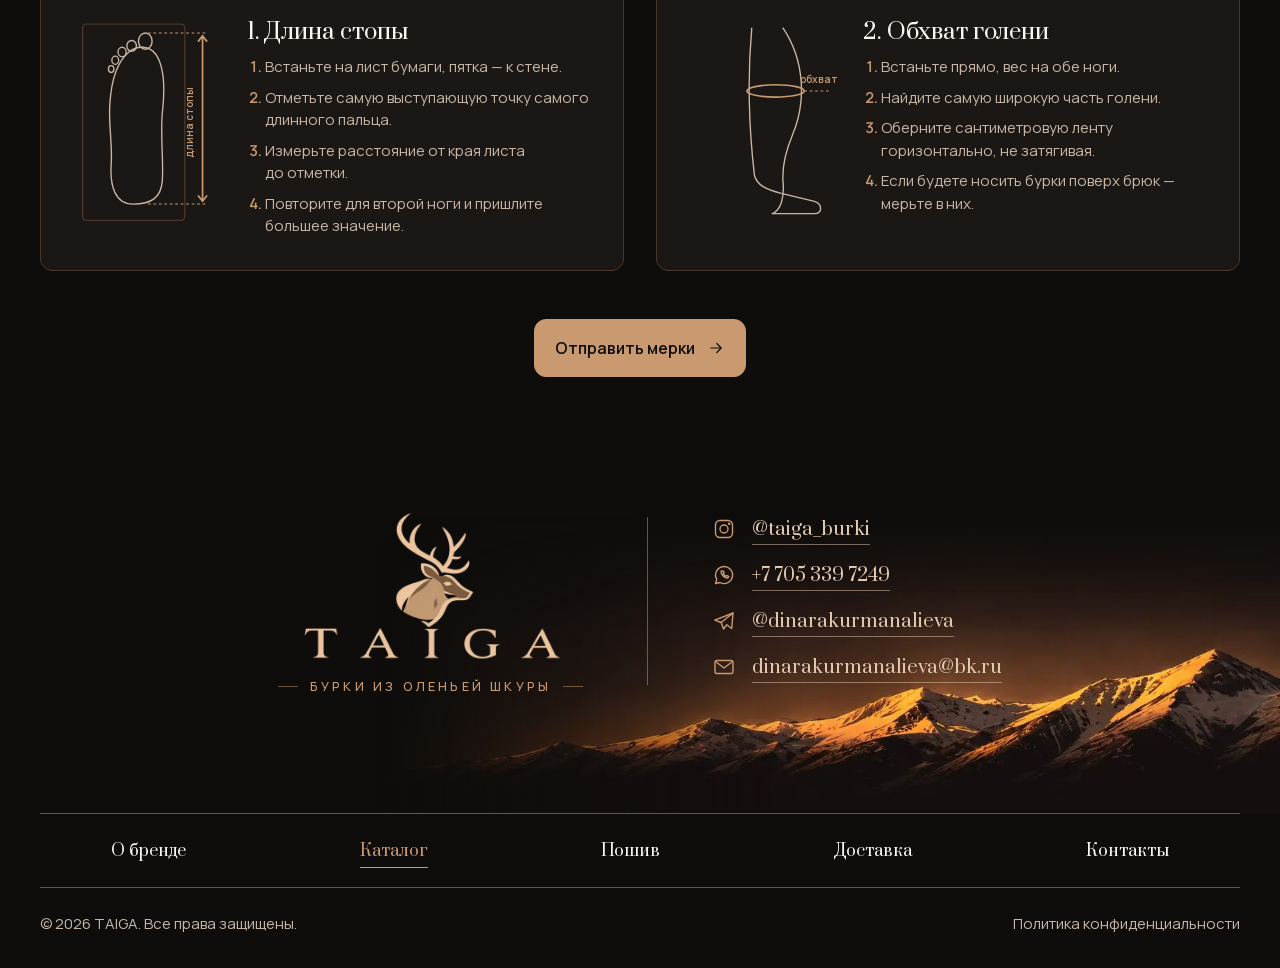
==== commit fd41bc2d: "Move to taiga-burki.kz and remove the diagnostic page - Canonical and Open Graph URLs point to https" ====
--- a/catalog.html
+++ b/catalog.html
@@ -5,15 +5,15 @@
     <meta name="viewport" content="width=device-width, initial-scale=1.0" />
     <title>Каталог бурок — женские, мужские и детские | TAIGA</title>
     <meta name="description" content="Женские, мужские и детские бурки TAIGA из оленьей шкуры: фото, цены от 70 000 ₸, инструкция, как снять мерки, и заказ онлайн." />
-    <link rel="canonical" href="https://esrudenko.github.io/taiga-site/catalog.html" />
+    <link rel="canonical" href="https://taiga-burki.kz/catalog.html" />
     <meta name="theme-color" content="#0E0D0B" />
     <meta property="og:type" content="website" />
     <meta property="og:locale" content="ru_RU" />
     <meta property="og:site_name" content="TAIGA" />
     <meta property="og:title" content="Каталог бурок — женские, мужские и детские | TAIGA" />
     <meta property="og:description" content="Женские, мужские и детские бурки TAIGA из оленьей шкуры: фото, цены от 70 000 ₸, инструкция, как снять мерки, и заказ онлайн." />
-    <meta property="og:url" content="https://esrudenko.github.io/taiga-site/catalog.html" />
-    <meta property="og:image" content="https://esrudenko.github.io/taiga-site/img/general/og-image.jpg" />
+    <meta property="og:url" content="https://taiga-burki.kz/catalog.html" />
+    <meta property="og:image" content="https://taiga-burki.kz/img/general/og-image.jpg" />
     <meta property="og:image:width" content="1200" />
     <meta property="og:image:height" content="630" />
     <meta name="twitter:card" content="summary_large_image" />
--- a/css/base.css
+++ b/css/base.css
@@ -307,6 +307,13 @@
   overflow: hidden;
 }
 
+html.scroll_locked body {
+  position: fixed;
+  left: 0;
+  right: 0;
+  overflow: hidden;
+}
+
 .request,
 .lightbox,
 .header_nav {
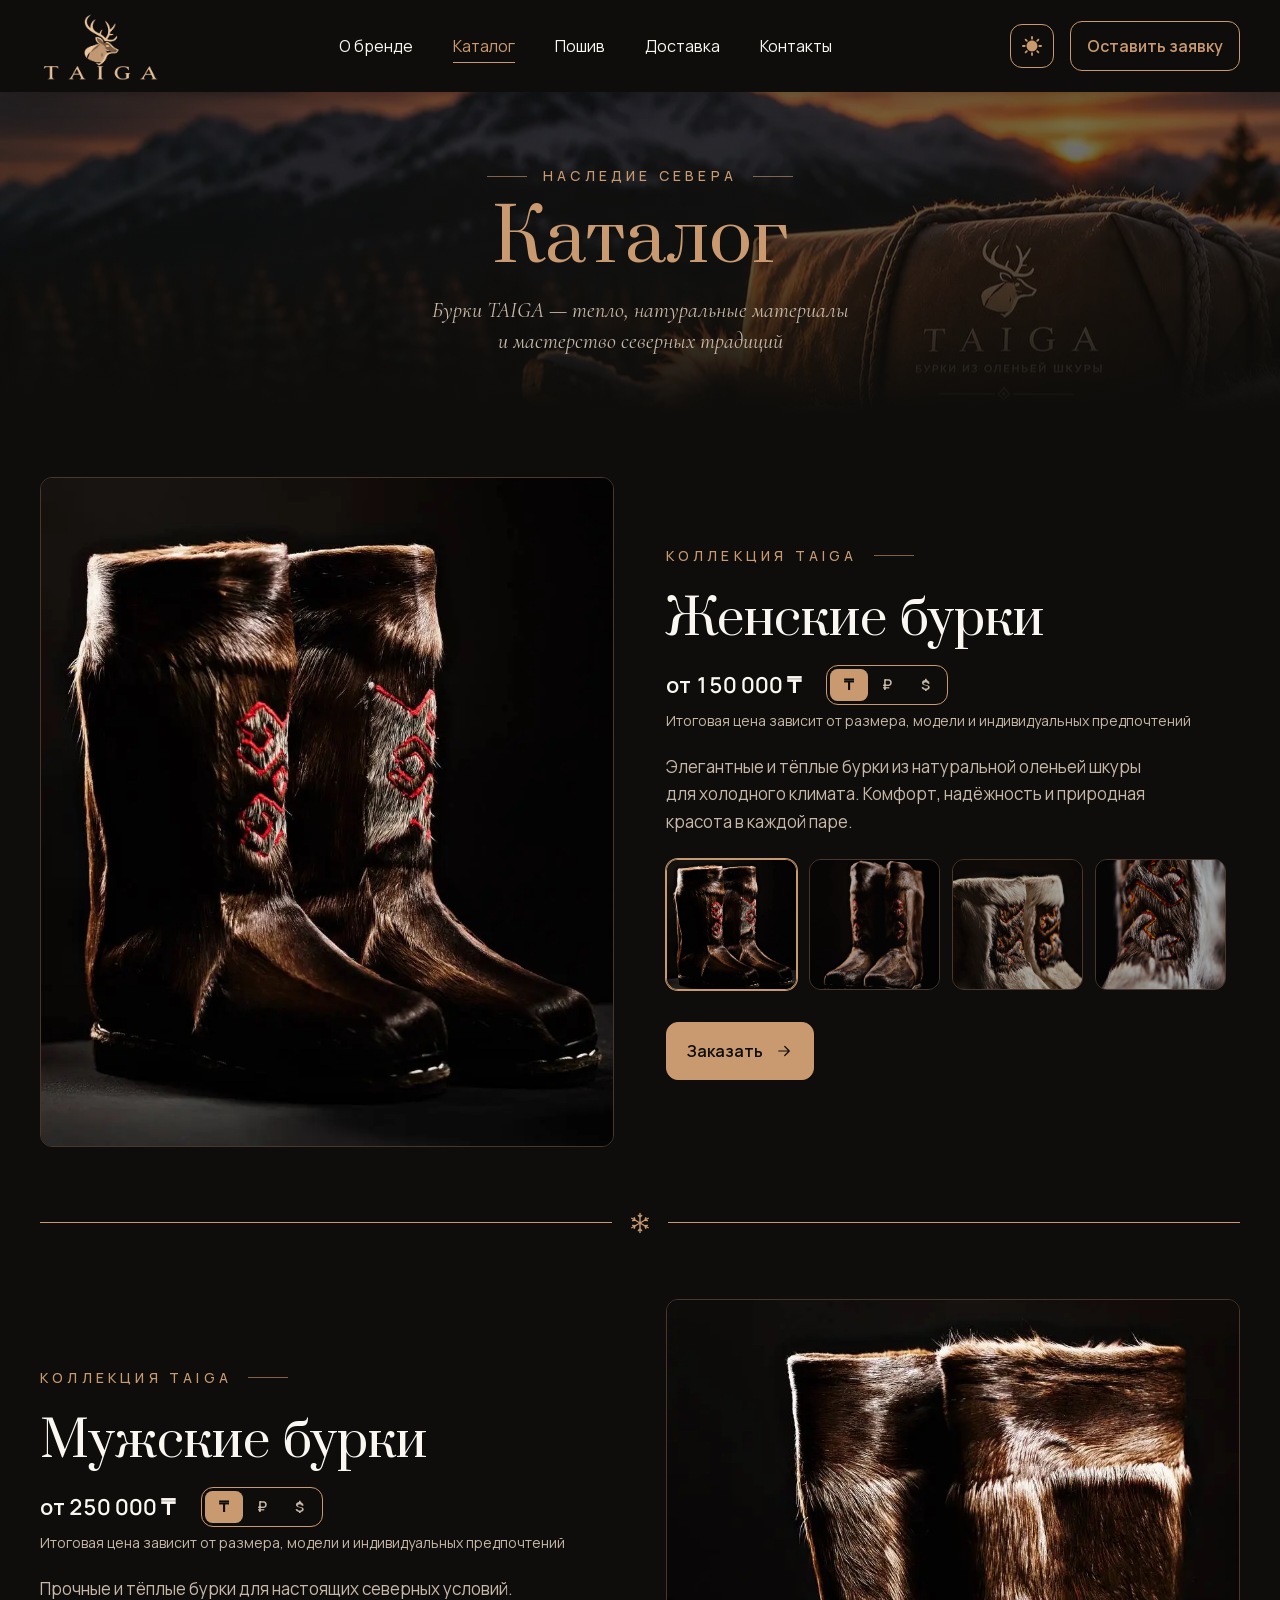
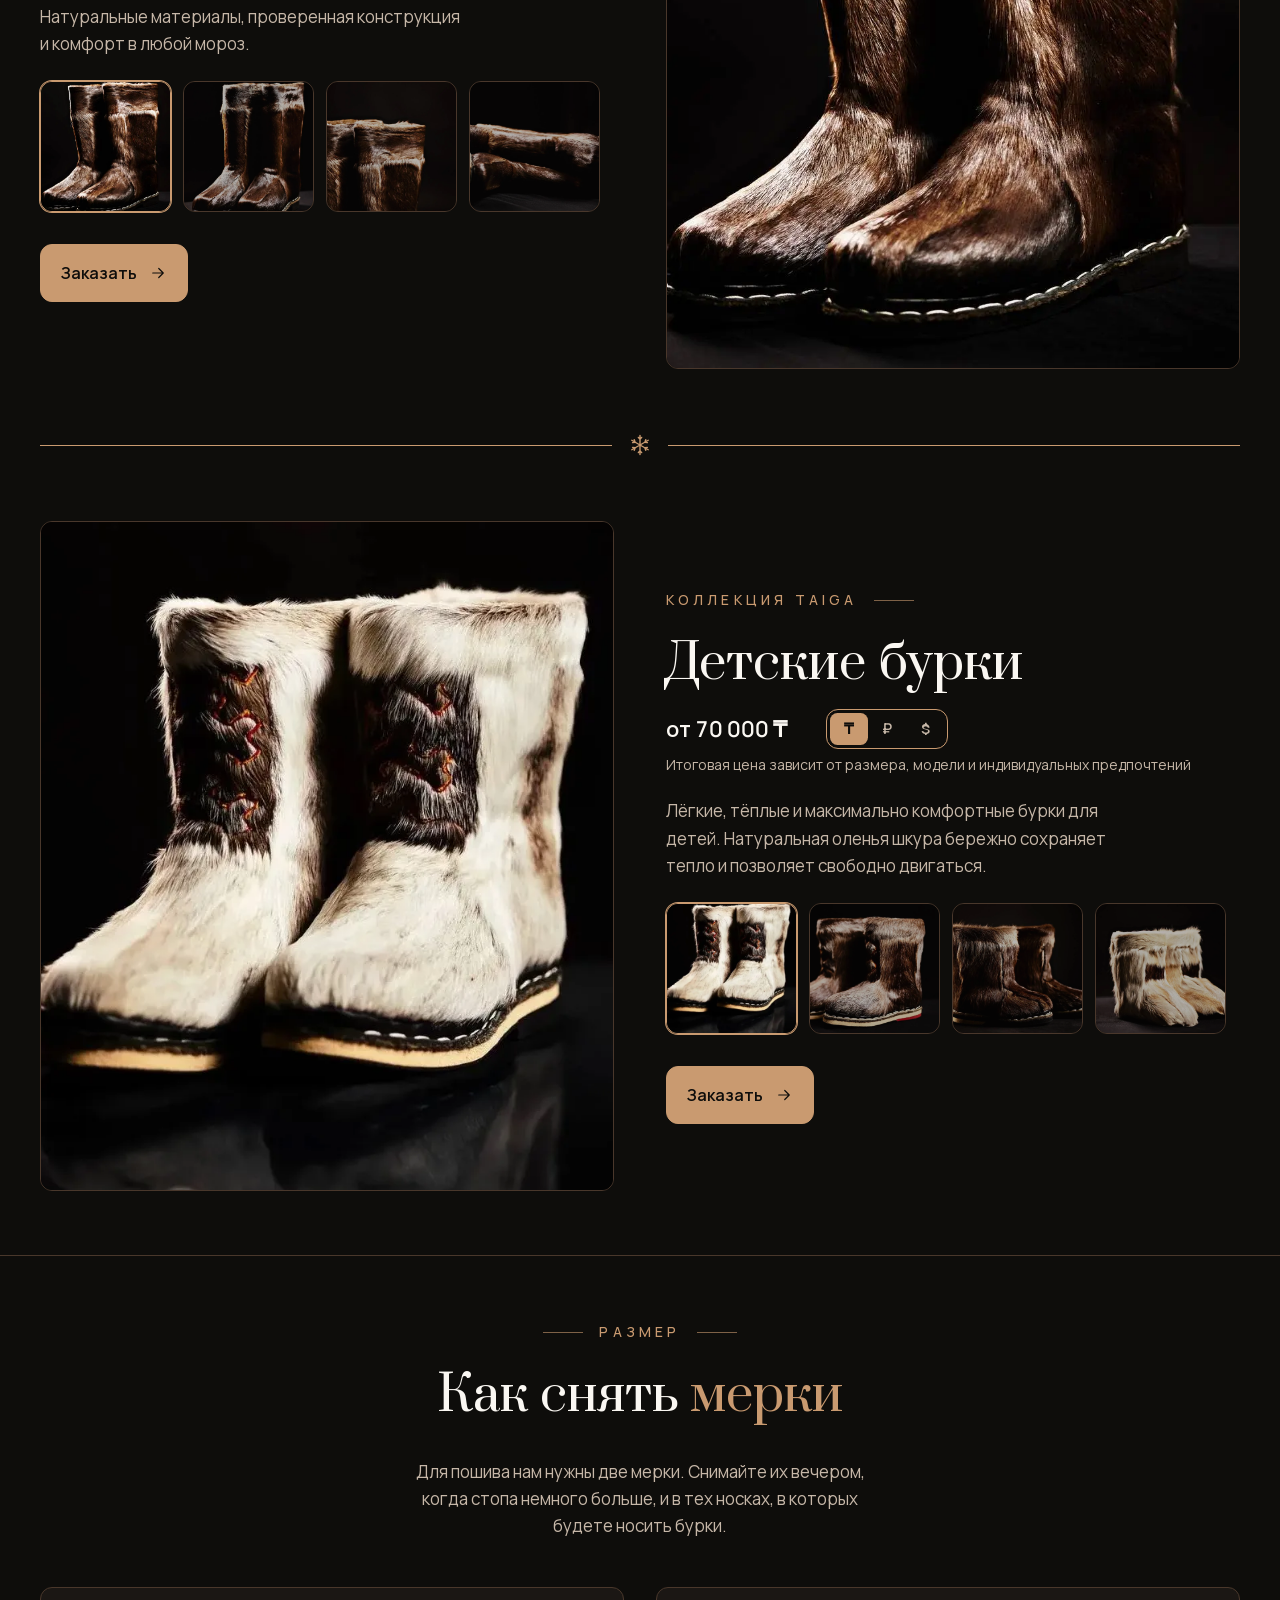
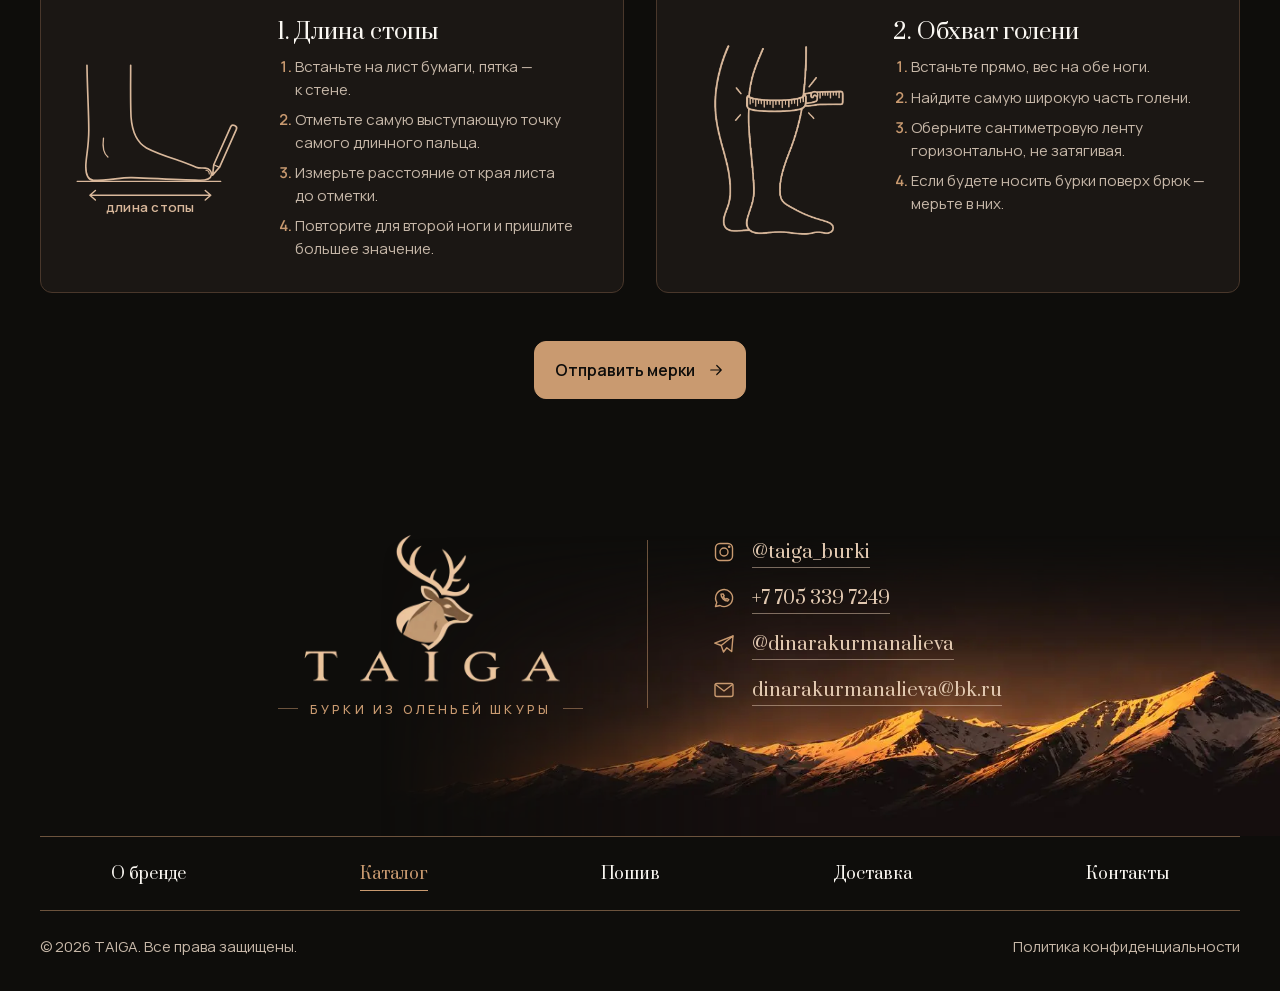
==== commit 80a19a27: "Redraw the measuring diagrams - Foot length: vector drawing traced from the owner's reference with  " ====
--- a/catalog.html
+++ b/catalog.html
@@ -468,17 +468,17 @@
 
           <div class="measure_cards">
             <article class="measure_card reveal">
-              <svg class="measure_svg" viewBox="0 0 220 300" role="img" aria-label="Схема: длина стопы от пятки до самого длинного пальца">
-                <rect class="measure_paper" x="14" y="6" width="150" height="288" rx="6" />
-                <path class="measure_shape" d="M88 270c-27 0-34-28-32-58 2-30-4-58-2-88 2-35 10-62 28-77 12-10 30-10 40 4 12 18 13 50 9 85-3 35 2 70 0 100-2 24-15 34-43 34Z" />
-                <ellipse class="measure_shape" cx="106" cy="31" rx="10" ry="12" />
-                <ellipse class="measure_shape" cx="86" cy="38" rx="7" ry="8" />
-                <ellipse class="measure_shape" cx="72" cy="47" rx="6" ry="7" />
-                <ellipse class="measure_shape" cx="62" cy="59" rx="5" ry="6" />
-                <ellipse class="measure_shape" cx="56" cy="72" rx="4" ry="5" />
-                <path class="measure_guide" d="M110 19h86M110 270h86" />
-                <path class="measure_line" d="M190 25v239M184 31l6-8 6 8M184 258l6 8 6-8" />
-                <text class="measure_label" x="176" y="150" transform="rotate(-90 176 150)">длина стопы</text>
+              <svg class="measure_svg" viewBox="300 95 980 860" role="img" aria-label="Схема: длина стопы измеряется от пятки до самого длинного пальца" fill="none" stroke="currentColor" stroke-width="9" stroke-linecap="round" stroke-linejoin="round">
+                <path d="M322 750H1105" stroke-width="6" />
+                <path d="M376 118C378 250 386 380 386 470C386 560 372 610 370 660C368 710 380 740 410 745C500 745 560 728 620 730C700 733 880 742 985 744C1024 745 1050 737 1053 716C1056 695 1041 681 1020 678C1002 676 988 680 970 673C950 665 920 652 880 638C870 634 760 600 700 568C650 540 622 480 616 400C612 320 614 220 614 118" />
+                <path d="M466 515C460 560 468 600 490 618" stroke-width="7" />
+                <path d="M1024 690C1036 692 1042 700 1042 710" stroke-width="6" />
+                <g transform="translate(1060 716) rotate(24)">
+                  <path d="M0 0L-17 -54V-280C-17 -300 17 -300 17 -280V-54Z" />
+                  <path d="M-17 -54H17" stroke-width="7" />
+                </g>
+                <path d="M392 826H1050M422 800L392 826L422 852M1020 800L1050 826L1020 852" stroke-width="8" />
+                <text class="measure_label measure_label_big" x="721" y="918" text-anchor="middle">длина стопы</text>
               </svg>
               <h3 class="measure_card_title">1. Длина стопы</h3>
               <ol class="measure_steps">
@@ -490,12 +490,7 @@
             </article>
 
             <article class="measure_card reveal" style="--reveal-delay: 0.1s">
-              <svg class="measure_svg" viewBox="0 0 220 300" role="img" aria-label="Схема: обхват голени в самой широкой части">
-                <path class="measure_shape" d="M92 12c-6 68-4 148 4 216M138 12c32 48 34 108 14 156-10 24-16 46-14 70 2 24-4 42-16 46h62c12 0 12-14 0-18l-50-12c-22-6-34-12-38-26" />
-                <ellipse class="measure_line" cx="127" cy="104" rx="42" ry="9" />
-                <path class="measure_guide" d="M169 104h40" />
-                <text class="measure_label" x="190" y="92">обхват</text>
-              </svg>
+              <div class="measure_svg measure_pic measure_pic_calf" role="img" aria-label="Схема: обхват голени измеряется сантиметровой лентой в самой широкой части"></div>
               <h3 class="measure_card_title">2. Обхват голени</h3>
               <ol class="measure_steps">
                 <li>Встаньте прямо, вес на&nbsp;обе ноги.</li>
--- a/css/catalog.css
+++ b/css/catalog.css
@@ -345,7 +345,7 @@
 
 .measure_card {
   display: grid;
-  grid-template-columns: 150px minmax(0, 1fr);
+  grid-template-columns: 180px minmax(0, 1fr);
   grid-template-rows: auto 1fr;
   column-gap: 1.5rem;
   padding: clamp(1.25rem, 3vw, 2rem);
@@ -356,46 +356,45 @@
 
 .measure_svg {
   grid-row: span 2;
+  align-self: center;
   width: 100%;
-  height: auto;
-}
-
-.measure_paper {
-  fill: none;
-  stroke: var(--color-border);
-  stroke-width: 2;
-}
-
-.measure_shape {
-  fill: none;
-  stroke: var(--color-text-muted);
-  stroke-width: 2;
-  stroke-linecap: round;
-  stroke-linejoin: round;
-}
-
-.measure_line {
-  fill: none;
-  stroke: var(--color-accent);
-  stroke-width: 2.5;
-  stroke-linecap: round;
-  stroke-linejoin: round;
-}
-
-.measure_guide {
-  fill: none;
-  stroke: var(--color-accent);
-  stroke-width: 1.5;
-  stroke-dasharray: 4 4;
+  height: 200px;
+  color: color-mix(in srgb, var(--color-accent) 70%, #FFFFFF);
+}
+
+.measure_pic {
+  background-color: currentColor;
+  -webkit-mask: var(--pic) center / contain no-repeat;
+  mask: var(--pic) center / contain no-repeat;
 }
 
 .measure_label {
-  fill: var(--color-accent);
+  fill: currentColor;
+  stroke: none;
   font-family: var(--font-main);
-  font-size: 15px;
+  font-size: 14px;
   font-weight: 600;
-  text-anchor: middle;
-}
+  letter-spacing: 0.02em;
+}
+
+.measure_label_big {
+  font-size: 72px;
+}
+
+.measure_pic_calf {
+  --pic: url("../img/catalog/measure-calf.png");
+}
+
+.light_theme .measure_svg {
+  color: var(--color-accent);
+}
+
+
+
+
+
+
+
 
 .measure_card_title {
   align-self: end;
@@ -440,7 +439,7 @@
 
   .measure_svg {
     grid-row: auto;
-    width: 150px;
+    width: 200px;
     justify-self: center;
   }
 
